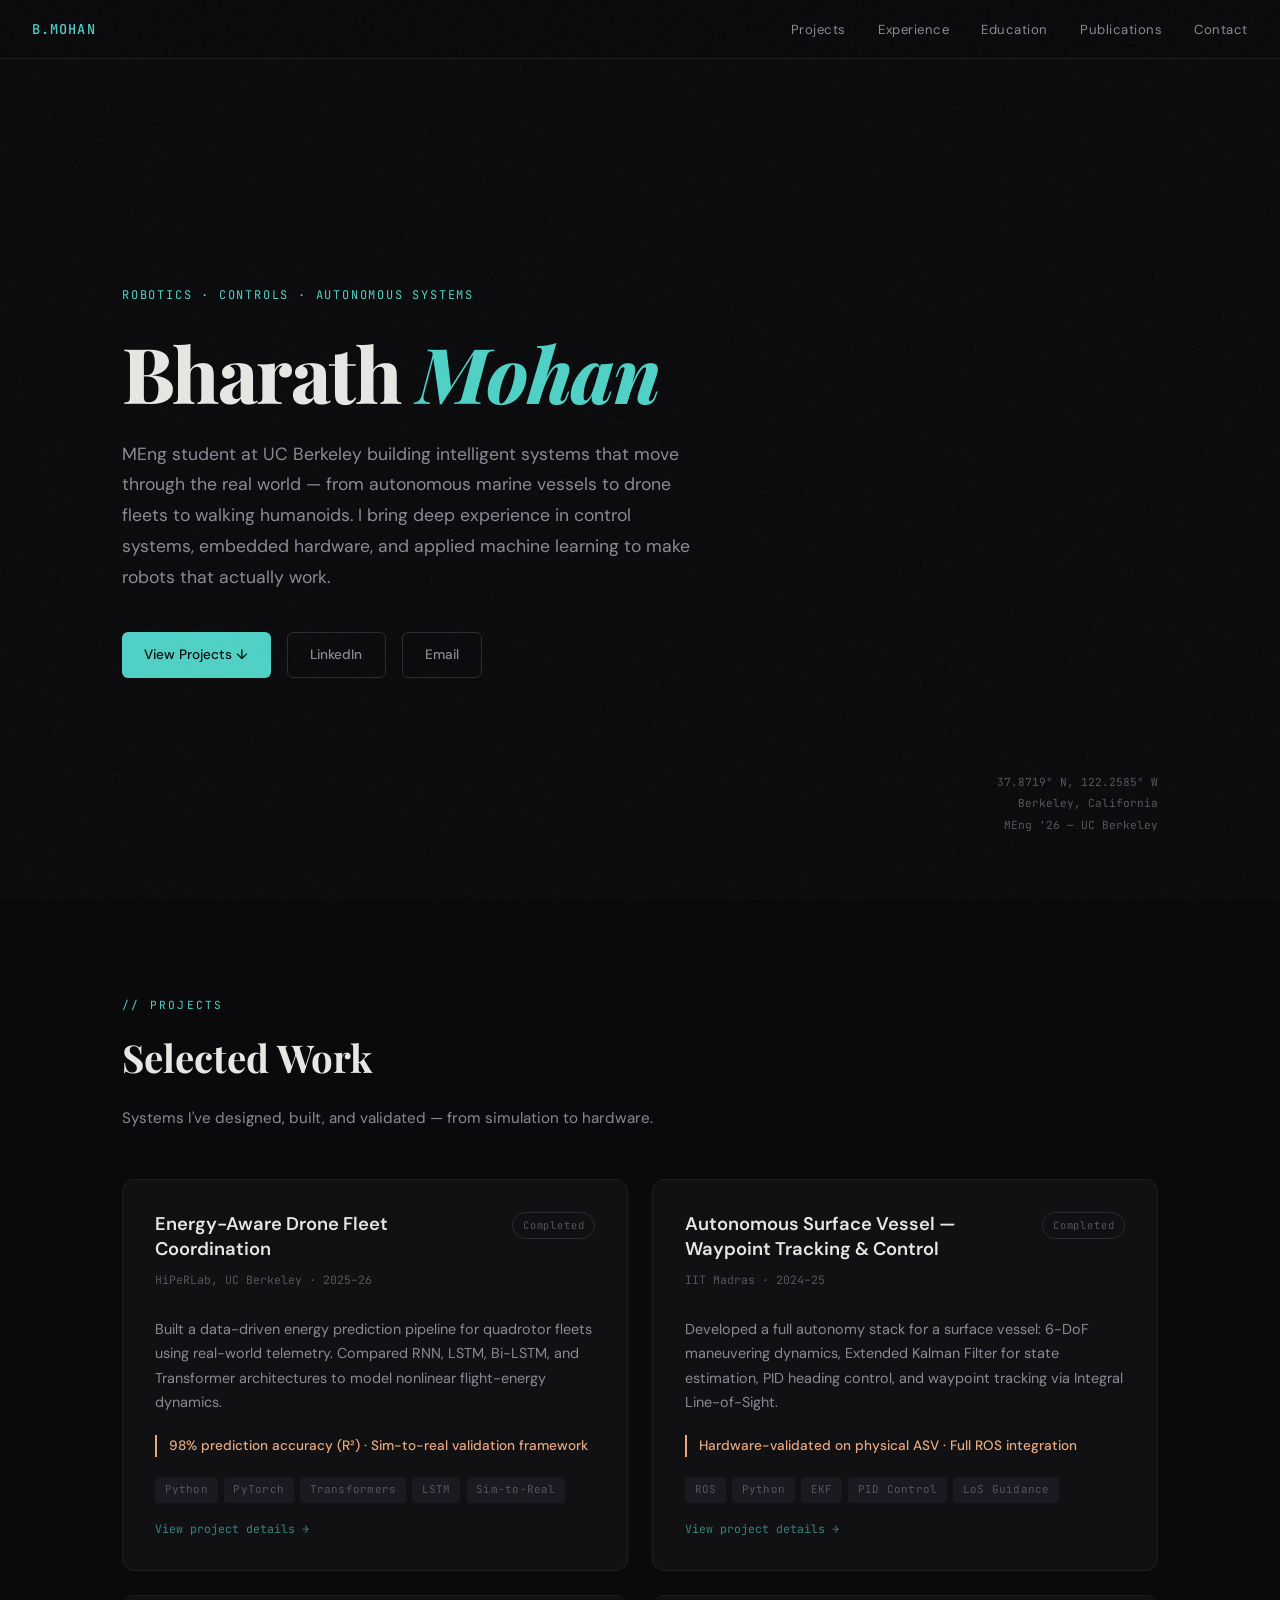
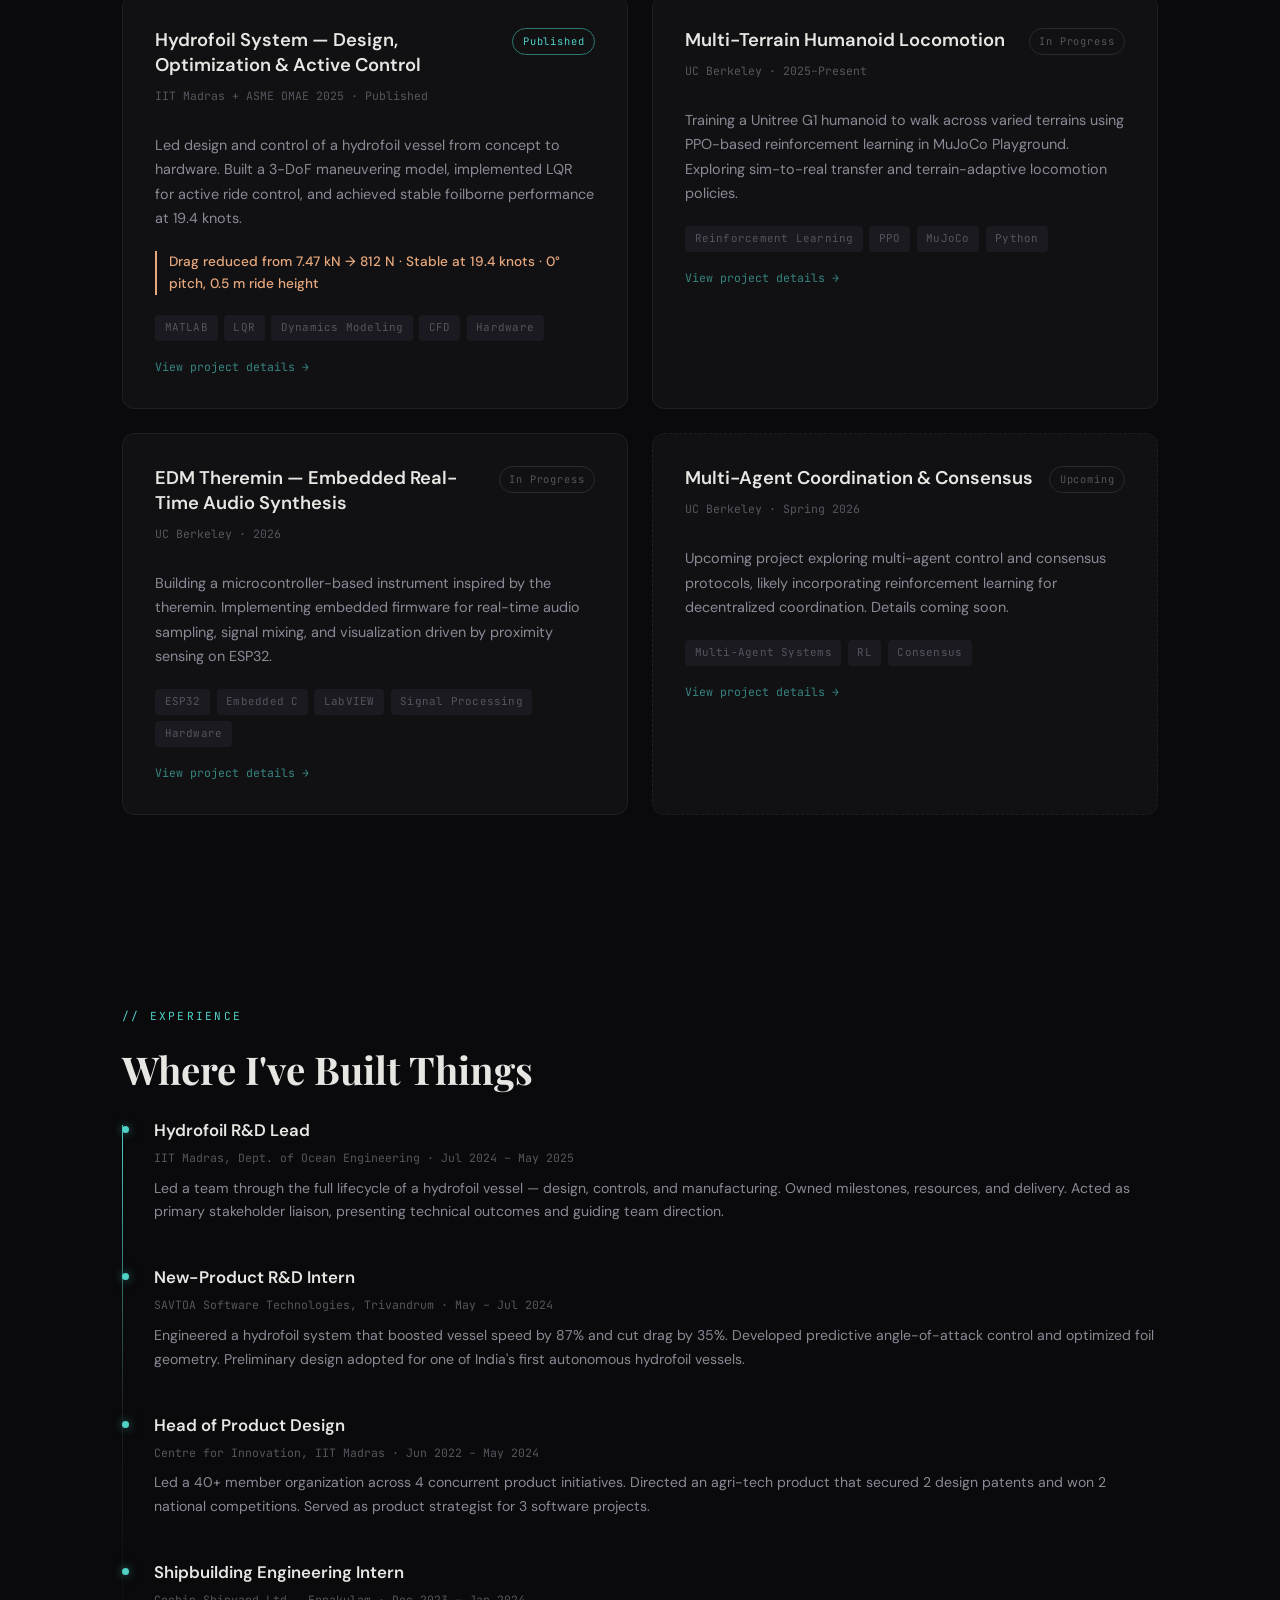
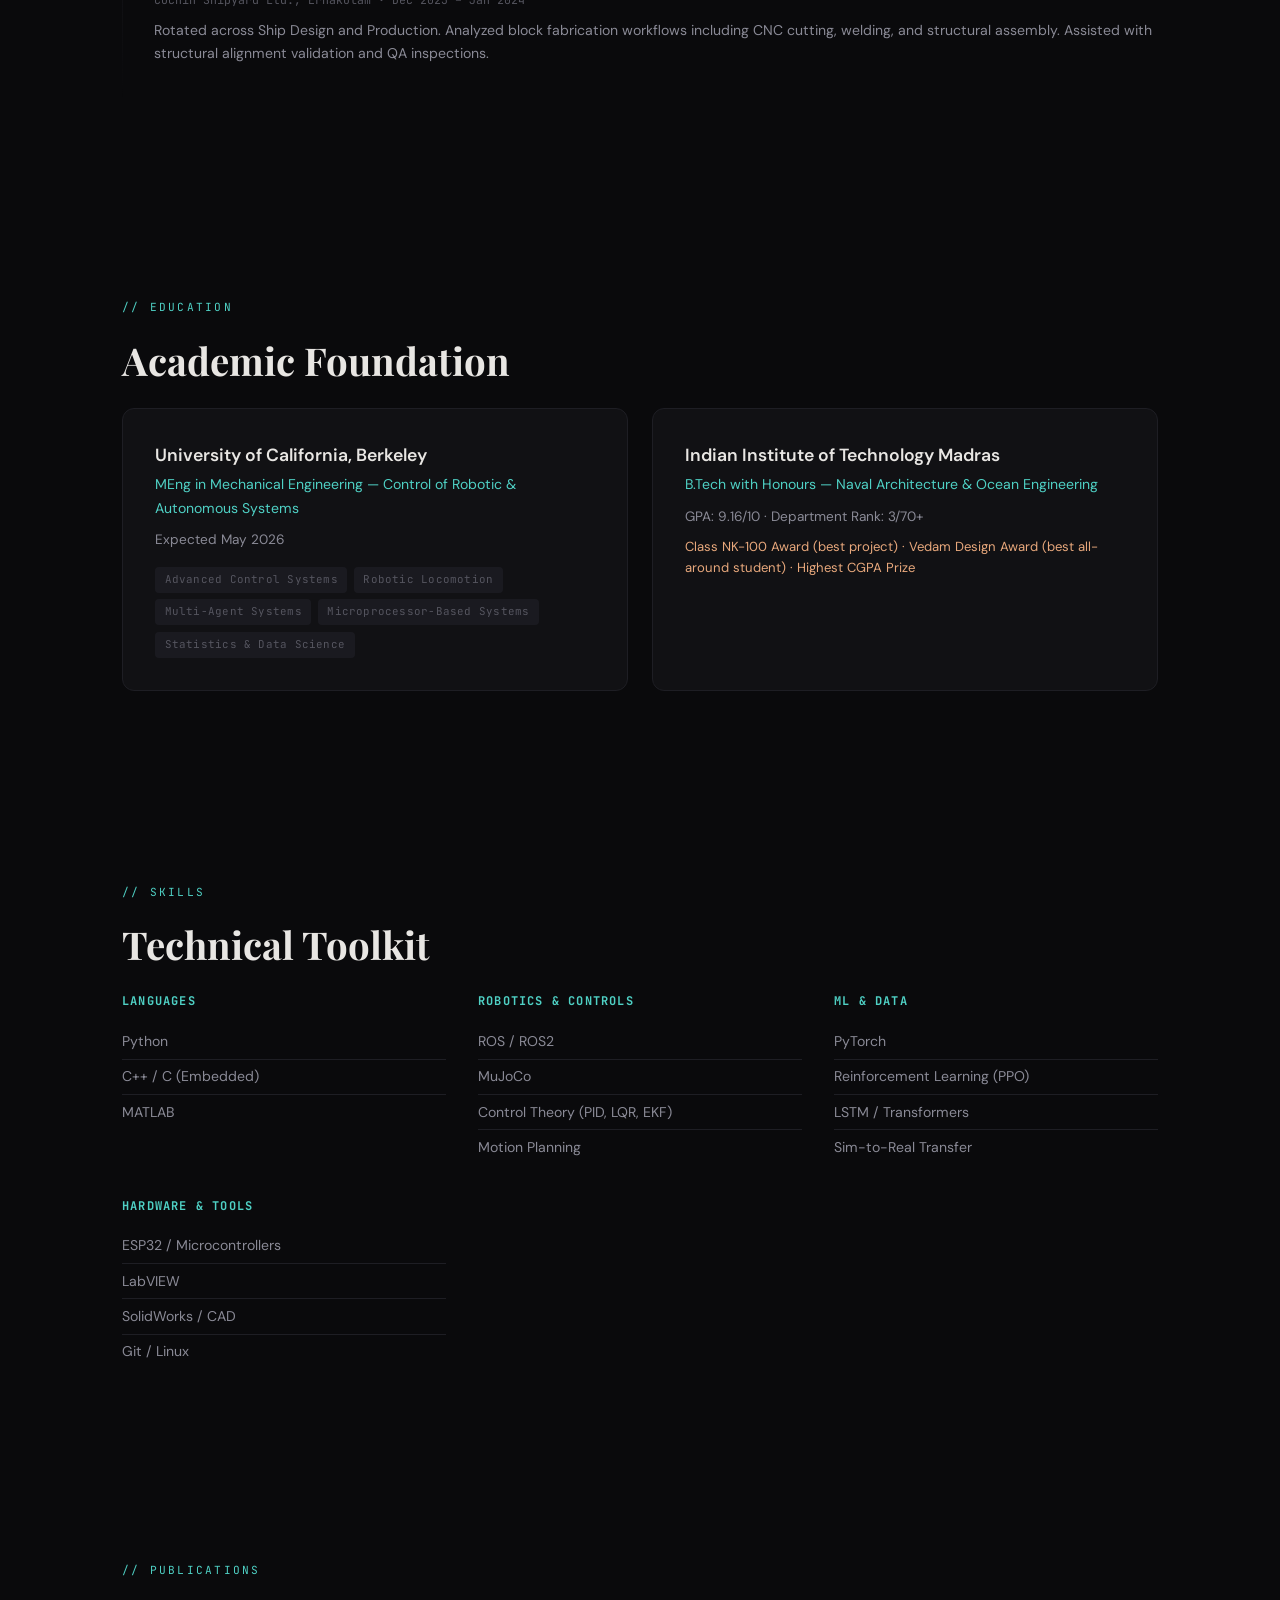
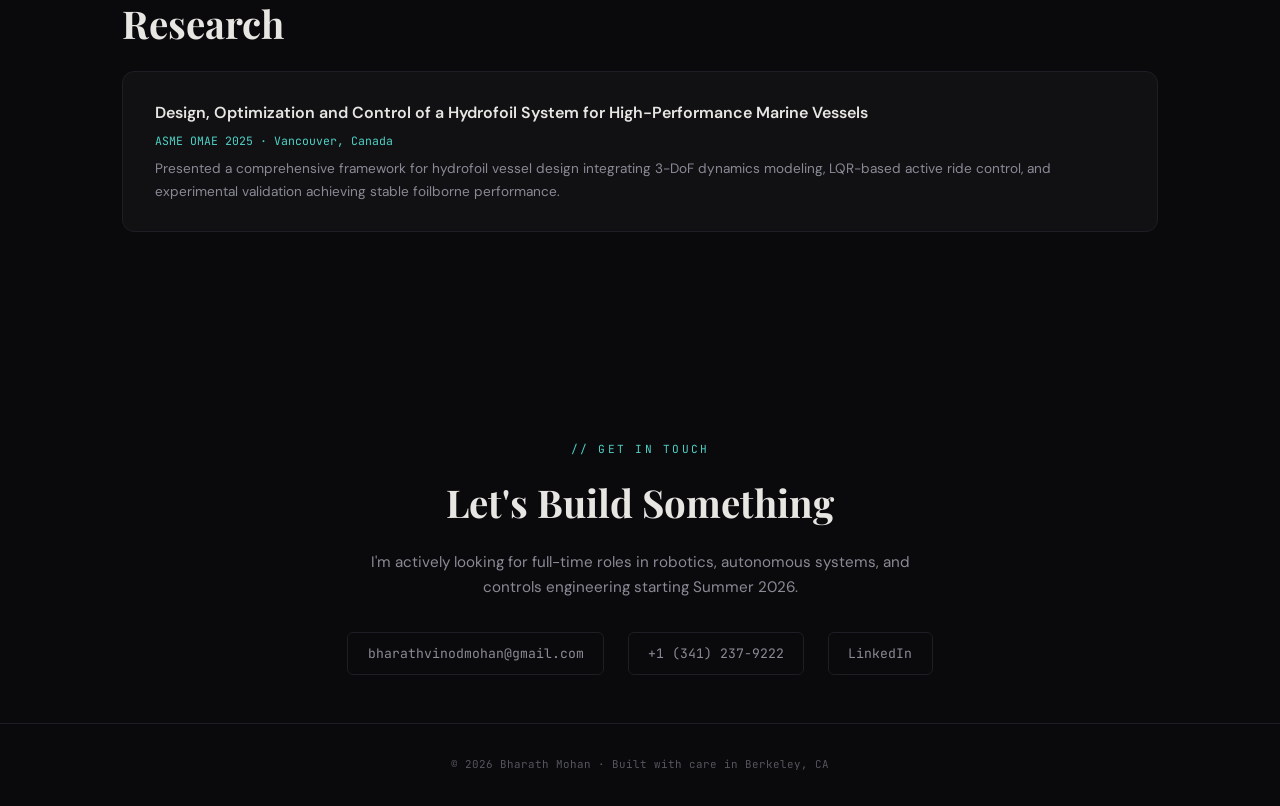
==== index.html @ 05994c61 "Adding index.html and style files" ====
<!DOCTYPE html>
<html lang="en">
<head>
    <meta charset="UTF-8">
    <meta name="viewport" content="width=device-width, initial-scale=1.0">
    <title>Bharath Mohan — Robotics & Autonomous Systems Engineer</title>
    <link href="https://fonts.googleapis.com/css2?family=DM+Sans:ital,opsz,wght@0,9..40,300;0,9..40,400;0,9..40,500;0,9..40,600;1,9..40,300;1,9..40,400&family=JetBrains+Mono:wght@300;400;500&family=Playfair+Display:ital,wght@0,700;0,800;1,700&display=swap" rel="stylesheet">
    <link rel="stylesheet" href="style.css">
    <style>
        /* ===== INDEX-SPECIFIC STYLES ===== */
        .hero {
            min-height: 100vh;
            display: flex;
            flex-direction: column;
            justify-content: center;
            padding: 8rem 2rem 4rem;
            max-width: 1100px;
            margin: 0 auto;
            position: relative;
        }

        .hero-eyebrow {
            font-family: 'JetBrains Mono', monospace;
            font-size: 0.75rem;
            color: var(--accent);
            letter-spacing: 0.15em;
            text-transform: uppercase;
            margin-bottom: 1.5rem;
            opacity: 0;
            animation: fadeUp 0.8s ease 0.2s forwards;
        }

        .hero h1 {
            font-family: 'Playfair Display', serif;
            font-size: clamp(2.8rem, 6vw, 4.8rem);
            font-weight: 800;
            line-height: 1.1;
            letter-spacing: -0.02em;
            margin-bottom: 1.5rem;
            opacity: 0;
            animation: fadeUp 0.8s ease 0.35s forwards;
        }

        .hero h1 .italic { font-style: italic; color: var(--accent); }

        .hero-sub {
            font-size: 1.1rem;
            color: var(--text-secondary);
            max-width: 580px;
            line-height: 1.75;
            margin-bottom: 2.5rem;
            opacity: 0;
            animation: fadeUp 0.8s ease 0.5s forwards;
        }

        .hero-links {
            display: flex;
            gap: 1rem;
            flex-wrap: wrap;
            opacity: 0;
            animation: fadeUp 0.8s ease 0.65s forwards;
        }

        .hero-coord {
            position: absolute;
            right: 2rem; bottom: 4rem;
            font-family: 'JetBrains Mono', monospace;
            font-size: 0.7rem;
            color: var(--text-muted);
            text-align: right;
            line-height: 1.9;
            opacity: 0;
            animation: fadeUp 0.8s ease 0.8s forwards;
        }

        section { max-width: 1100px; margin: 0 auto; padding: 6rem 2rem; }

        .section-desc {
            color: var(--text-secondary);
            max-width: 600px;
            margin-bottom: 3rem;
            font-size: 0.95rem;
        }

        /* PROJECT CARDS */
        .projects-grid {
            display: grid;
            grid-template-columns: repeat(auto-fill, minmax(480px, 1fr));
            gap: 1.5rem;
        }

        .project-card {
            background: var(--bg-card);
            border: 1px solid var(--border);
            border-radius: 12px;
            padding: 2rem;
            transition: all 0.35s ease;
            position: relative;
            overflow: hidden;
            text-decoration: none;
            color: inherit;
            display: block;
        }

        .project-card::before {
            content: '';
            position: absolute;
            top: 0; left: 0; right: 0;
            height: 2px;
            background: linear-gradient(90deg, var(--accent), transparent);
            opacity: 0;
            transition: opacity 0.35s ease;
        }

        .project-card:hover { background: var(--bg-card-hover); border-color: var(--border-accent); transform: translateY(-3px); }
        .project-card:hover::before { opacity: 1; }

        .project-card .card-header {
            display: flex;
            justify-content: space-between;
            align-items: flex-start;
            margin-bottom: 0.75rem;
        }

        .project-status {
            font-family: 'JetBrains Mono', monospace;
            font-size: 0.65rem;
            letter-spacing: 0.08em;
            padding: 0.25rem 0.6rem;
            border-radius: 20px;
            border: 1px solid var(--border-accent);
            color: var(--text-muted);
            white-space: nowrap;
        }

        .project-status.published { border-color: var(--accent-dim); color: var(--accent); }

        .project-card h3 { font-size: 1.15rem; font-weight: 600; line-height: 1.35; margin-bottom: 0.5rem; padding-right: 1rem; }

        .project-context { font-family: 'JetBrains Mono', monospace; font-size: 0.72rem; color: var(--text-muted); margin-bottom: 1rem; }

        .project-card p { font-size: 0.9rem; color: var(--text-secondary); line-height: 1.7; margin-bottom: 1.25rem; }

        .project-card .results {
            font-size: 0.85rem;
            color: var(--warm);
            font-weight: 500;
            margin-bottom: 1.25rem;
            padding-left: 0.75rem;
            border-left: 2px solid var(--warm);
        }

        .card-cta {
            font-family: 'JetBrains Mono', monospace;
            font-size: 0.72rem;
            color: var(--accent);
            margin-top: 1rem;
            display: flex;
            align-items: center;
            gap: 0.4rem;
            opacity: 0.6;
            transition: opacity 0.25s;
        }

        .project-card:hover .card-cta { opacity: 1; }

        /* EXPERIENCE TIMELINE */
        .timeline { position: relative; padding-left: 2rem; }

        .timeline::before {
            content: '';
            position: absolute;
            left: 0; top: 0.5rem; bottom: 0.5rem;
            width: 1px;
            background: linear-gradient(to bottom, var(--accent), var(--border), transparent);
        }

        .timeline-item { position: relative; padding-bottom: 2.5rem; }

        .timeline-item::before {
            content: '';
            position: absolute;
            left: -2rem; top: 0.55rem;
            width: 7px; height: 7px;
            border-radius: 50%;
            background: var(--accent);
            box-shadow: 0 0 8px var(--accent-dim);
        }

        .timeline-item h3 { font-size: 1.05rem; font-weight: 600; margin-bottom: 0.2rem; }
        .timeline-meta { font-family: 'JetBrains Mono', monospace; font-size: 0.72rem; color: var(--text-muted); margin-bottom: 0.6rem; }
        .timeline-item p { font-size: 0.88rem; color: var(--text-secondary); line-height: 1.7; }

        /* EDUCATION */
        .edu-grid { display: grid; grid-template-columns: repeat(auto-fill, minmax(440px, 1fr)); gap: 1.5rem; }

        .edu-card {
            background: var(--bg-card);
            border: 1px solid var(--border);
            border-radius: 12px;
            padding: 2rem;
        }

        .edu-card h3 { font-size: 1.1rem; font-weight: 600; margin-bottom: 0.2rem; }
        .edu-card .degree { font-size: 0.88rem; color: var(--accent); margin-bottom: 0.5rem; }
        .edu-card .details { font-size: 0.85rem; color: var(--text-secondary); line-height: 1.7; }
        .edu-card .highlight { font-size: 0.82rem; color: var(--warm); margin-top: 0.5rem; }
        .coursework-list { margin-top: 1rem; display: flex; flex-wrap: wrap; gap: 0.4rem; }

        /* SKILLS */
        .skills-columns { display: grid; grid-template-columns: repeat(auto-fill, minmax(260px, 1fr)); gap: 2rem; }

        .skill-group h3 {
            font-family: 'JetBrains Mono', monospace;
            font-size: 0.75rem;
            letter-spacing: 0.1em;
            text-transform: uppercase;
            color: var(--accent);
            margin-bottom: 0.75rem;
        }

        .skill-group ul { list-style: none; }
        .skill-group li { font-size: 0.88rem; color: var(--text-secondary); padding: 0.35rem 0; border-bottom: 1px solid var(--border); }
        .skill-group li:last-child { border-bottom: none; }

        /* PUBLICATIONS */
        .pub-item {
            background: var(--bg-card);
            border: 1px solid var(--border);
            border-radius: 12px;
            padding: 1.75rem 2rem;
            margin-bottom: 1rem;
        }

        .pub-item h3 { font-size: 1rem; font-weight: 600; margin-bottom: 0.3rem; }
        .pub-item .venue { font-family: 'JetBrains Mono', monospace; font-size: 0.72rem; color: var(--accent); margin-bottom: 0.5rem; }
        .pub-item p { font-size: 0.85rem; color: var(--text-secondary); }

        /* CONTACT */
        .contact-section { text-align: center; padding: 6rem 2rem 3rem; }

        .contact-links {
            display: flex;
            justify-content: center;
            gap: 1.5rem;
            flex-wrap: wrap;
            margin-top: 2rem;
        }

        .contact-links a {
            font-family: 'JetBrains Mono', monospace;
            font-size: 0.82rem;
            color: var(--text-secondary);
            text-decoration: none;
            padding: 0.6rem 1.2rem;
            border: 1px solid var(--border);
            border-radius: 6px;
            transition: all 0.25s ease;
        }

        .contact-links a:hover { color: var(--accent); border-color: var(--accent-dim); background: var(--accent-glow); }

        @media (max-width: 768px) {
            .hero { padding: 7rem 1.25rem 3rem; }
            .hero-coord { display: none; }
            section { padding: 4rem 1.25rem; }
            .projects-grid { grid-template-columns: 1fr; }
            .edu-grid { grid-template-columns: 1fr; }
            .skills-columns { grid-template-columns: 1fr 1fr; }
        }

        @media (max-width: 480px) {
            .skills-columns { grid-template-columns: 1fr; }
        }
    </style>
</head>
<body>

<nav>
    <a href="index.html" class="nav-logo">B.MOHAN</a>
    <button class="nav-toggle" onclick="document.querySelector('.nav-links').classList.toggle('open')" aria-label="Menu">
        <span></span><span></span><span></span>
    </button>
    <ul class="nav-links">
        <li><a href="#projects">Projects</a></li>
        <li><a href="#experience">Experience</a></li>
        <li><a href="#education">Education</a></li>
        <li><a href="#publications">Publications</a></li>
        <li><a href="#contact">Contact</a></li>
    </ul>
</nav>

<section class="hero">
    <div class="hero-eyebrow">Robotics · Controls · Autonomous Systems</div>
    <h1>Bharath <span class="italic">Mohan</span></h1>
    <p class="hero-sub">
        MEng student at UC Berkeley building intelligent systems that move through the real world — 
        from autonomous marine vessels to drone fleets to walking humanoids. 
        I bring deep experience in control systems, embedded hardware, and applied machine learning to make robots that actually work.
    </p>
    <div class="hero-links">
        <a href="#projects" class="btn-primary">View Projects ↓</a>
        <a href="https://www.linkedin.com/in/vbharathmohan/" target="_blank" class="btn-outline">LinkedIn</a>
        <a href="mailto:bharathvinodmohan@gmail.com" class="btn-outline">Email</a>
    </div>
    <div class="hero-coord">
        37.8719° N, 122.2585° W<br>
        Berkeley, California<br>
        MEng '26 — UC Berkeley
    </div>
</section>

<section id="projects">
    <div class="reveal">
        <div class="section-label">// Projects</div>
        <h2 class="section-title">Selected Work</h2>
        <p class="section-desc">Systems I've designed, built, and validated — from simulation to hardware.</p>
    </div>

    <div class="projects-grid">

        <a href="projects/drone-fleet.html" class="project-card reveal">
            <div class="card-header">
                <div>
                    <h3>Energy-Aware Drone Fleet Coordination</h3>
                    <div class="project-context">HiPeRLab, UC Berkeley · 2025–26</div>
                </div>
                <span class="project-status">Completed</span>
            </div>
            <p>
                Built a data-driven energy prediction pipeline for quadrotor fleets using real-world 
                telemetry. Compared RNN, LSTM, Bi-LSTM, and Transformer architectures to model 
                nonlinear flight-energy dynamics.
            </p>
            <div class="results">98% prediction accuracy (R²) · Sim-to-real validation framework</div>
            <div class="tags">
                <span class="tag">Python</span>
                <span class="tag">PyTorch</span>
                <span class="tag">Transformers</span>
                <span class="tag">LSTM</span>
                <span class="tag">Sim-to-Real</span>
            </div>
            <div class="card-cta">View project details →</div>
        </a>

        <a href="projects/asv-control.html" class="project-card reveal">
            <div class="card-header">
                <div>
                    <h3>Autonomous Surface Vessel — Waypoint Tracking & Control</h3>
                    <div class="project-context">IIT Madras · 2024–25</div>
                </div>
                <span class="project-status">Completed</span>
            </div>
            <p>
                Developed a full autonomy stack for a surface vessel: 6-DoF maneuvering dynamics, 
                Extended Kalman Filter for state estimation, PID heading control, and waypoint 
                tracking via Integral Line-of-Sight.
            </p>
            <div class="results">Hardware-validated on physical ASV · Full ROS integration</div>
            <div class="tags">
                <span class="tag">ROS</span>
                <span class="tag">Python</span>
                <span class="tag">EKF</span>
                <span class="tag">PID Control</span>
                <span class="tag">LoS Guidance</span>
            </div>
            <div class="card-cta">View project details →</div>
        </a>

        <a href="projects/hydrofoil.html" class="project-card reveal">
            <div class="card-header">
                <div>
                    <h3>Hydrofoil System — Design, Optimization & Active Control</h3>
                    <div class="project-context">IIT Madras + ASME OMAE 2025 · Published</div>
                </div>
                <span class="project-status published">Published</span>
            </div>
            <p>
                Led design and control of a hydrofoil vessel from concept to hardware. Built a 3-DoF 
                maneuvering model, implemented LQR for active ride control, and achieved stable 
                foilborne performance at 19.4 knots.
            </p>
            <div class="results">Drag reduced from 7.47 kN → 812 N · Stable at 19.4 knots · 0° pitch, 0.5 m ride height</div>
            <div class="tags">
                <span class="tag">MATLAB</span>
                <span class="tag">LQR</span>
                <span class="tag">Dynamics Modeling</span>
                <span class="tag">CFD</span>
                <span class="tag">Hardware</span>
            </div>
            <div class="card-cta">View project details →</div>
        </a>

        <a href="projects/humanoid-locomotion.html" class="project-card reveal">
            <div class="card-header">
                <div>
                    <h3>Multi-Terrain Humanoid Locomotion</h3>
                    <div class="project-context">UC Berkeley · 2025–Present</div>
                </div>
                <span class="project-status">In Progress</span>
            </div>
            <p>
                Training a Unitree G1 humanoid to walk across varied terrains using PPO-based 
                reinforcement learning in MuJoCo Playground. Exploring sim-to-real transfer and 
                terrain-adaptive locomotion policies.
            </p>
            <div class="tags">
                <span class="tag">Reinforcement Learning</span>
                <span class="tag">PPO</span>
                <span class="tag">MuJoCo</span>
                <span class="tag">Python</span>
            </div>
            <div class="card-cta">View project details →</div>
        </a>

        <a href="projects/edm-theremin.html" class="project-card reveal">
            <div class="card-header">
                <div>
                    <h3>EDM Theremin — Embedded Real-Time Audio Synthesis</h3>
                    <div class="project-context">UC Berkeley · 2026</div>
                </div>
                <span class="project-status">In Progress</span>
            </div>
            <p>
                Building a microcontroller-based instrument inspired by the theremin. Implementing 
                embedded firmware for real-time audio sampling, signal mixing, and visualization 
                driven by proximity sensing on ESP32.
            </p>
            <div class="tags">
                <span class="tag">ESP32</span>
                <span class="tag">Embedded C</span>
                <span class="tag">LabVIEW</span>
                <span class="tag">Signal Processing</span>
                <span class="tag">Hardware</span>
            </div>
            <div class="card-cta">View project details →</div>
        </a>

        <a href="projects/multi-agent.html" class="project-card reveal" style="border-style: dashed;">
            <div class="card-header">
                <div>
                    <h3>Multi-Agent Coordination & Consensus</h3>
                    <div class="project-context">UC Berkeley · Spring 2026</div>
                </div>
                <span class="project-status">Upcoming</span>
            </div>
            <p>
                Upcoming project exploring multi-agent control and consensus protocols, 
                likely incorporating reinforcement learning for decentralized coordination. 
                Details coming soon.
            </p>
            <div class="tags">
                <span class="tag">Multi-Agent Systems</span>
                <span class="tag">RL</span>
                <span class="tag">Consensus</span>
            </div>
            <div class="card-cta">View project details →</div>
        </a>

    </div>
</section>

<section id="experience">
    <div class="reveal">
        <div class="section-label">// Experience</div>
        <h2 class="section-title">Where I've Built Things</h2>
    </div>

    <div class="timeline reveal">
        <div class="timeline-item">
            <h3>Hydrofoil R&D Lead</h3>
            <div class="timeline-meta">IIT Madras, Dept. of Ocean Engineering · Jul 2024 – May 2025</div>
            <p>
                Led a team through the full lifecycle of a hydrofoil vessel — design, controls, 
                and manufacturing. Owned milestones, resources, and delivery. Acted as primary 
                stakeholder liaison, presenting technical outcomes and guiding team direction.
            </p>
        </div>

        <div class="timeline-item">
            <h3>New-Product R&D Intern</h3>
            <div class="timeline-meta">SAVTOA Software Technologies, Trivandrum · May – Jul 2024</div>
            <p>
                Engineered a hydrofoil system that boosted vessel speed by 87% and cut drag by 35%. 
                Developed predictive angle-of-attack control and optimized foil geometry. 
                Preliminary design adopted for one of India's first autonomous hydrofoil vessels.
            </p>
        </div>

        <div class="timeline-item">
            <h3>Head of Product Design</h3>
            <div class="timeline-meta">Centre for Innovation, IIT Madras · Jun 2022 – May 2024</div>
            <p>
                Led a 40+ member organization across 4 concurrent product initiatives. 
                Directed an agri-tech product that secured 2 design patents and won 
                2 national competitions. Served as product strategist for 3 software projects.
            </p>
        </div>

        <div class="timeline-item">
            <h3>Shipbuilding Engineering Intern</h3>
            <div class="timeline-meta">Cochin Shipyard Ltd., Ernakulam · Dec 2023 – Jan 2024</div>
            <p>
                Rotated across Ship Design and Production. Analyzed block fabrication 
                workflows including CNC cutting, welding, and structural assembly. 
                Assisted with structural alignment validation and QA inspections.
            </p>
        </div>
    </div>
</section>

<section id="education">
    <div class="reveal">
        <div class="section-label">// Education</div>
        <h2 class="section-title">Academic Foundation</h2>
    </div>

    <div class="edu-grid reveal">
        <div class="edu-card">
            <h3>University of California, Berkeley</h3>
            <div class="degree">MEng in Mechanical Engineering — Control of Robotic & Autonomous Systems</div>
            <div class="details">Expected May 2026</div>
            <div class="coursework-list">
                <span class="tag">Advanced Control Systems</span>
                <span class="tag">Robotic Locomotion</span>
                <span class="tag">Multi-Agent Systems</span>
                <span class="tag">Microprocessor-Based Systems</span>
                <span class="tag">Statistics & Data Science</span>
            </div>
        </div>

        <div class="edu-card">
            <h3>Indian Institute of Technology Madras</h3>
            <div class="degree">B.Tech with Honours — Naval Architecture & Ocean Engineering</div>
            <div class="details">GPA: 9.16/10 · Department Rank: 3/70+</div>
            <div class="highlight">
                Class NK-100 Award (best project) · Vedam Design Award (best all-around student) · Highest CGPA Prize
            </div>
        </div>
    </div>
</section>

<section id="skills">
    <div class="reveal">
        <div class="section-label">// Skills</div>
        <h2 class="section-title">Technical Toolkit</h2>
    </div>

    <div class="skills-columns reveal">
        <div class="skill-group">
            <h3>Languages</h3>
            <ul>
                <li>Python</li>
                <li>C++ / C (Embedded)</li>
                <li>MATLAB</li>
            </ul>
        </div>
        <div class="skill-group">
            <h3>Robotics & Controls</h3>
            <ul>
                <li>ROS / ROS2</li>
                <li>MuJoCo</li>
                <li>Control Theory (PID, LQR, EKF)</li>
                <li>Motion Planning</li>
            </ul>
        </div>
        <div class="skill-group">
            <h3>ML & Data</h3>
            <ul>
                <li>PyTorch</li>
                <li>Reinforcement Learning (PPO)</li>
                <li>LSTM / Transformers</li>
                <li>Sim-to-Real Transfer</li>
            </ul>
        </div>
        <div class="skill-group">
            <h3>Hardware & Tools</h3>
            <ul>
                <li>ESP32 / Microcontrollers</li>
                <li>LabVIEW</li>
                <li>SolidWorks / CAD</li>
                <li>Git / Linux</li>
            </ul>
        </div>
    </div>
</section>

<section id="publications">
    <div class="reveal">
        <div class="section-label">// Publications</div>
        <h2 class="section-title">Research</h2>
    </div>

    <div class="reveal">
        <div class="pub-item">
            <h3>Design, Optimization and Control of a Hydrofoil System for High-Performance Marine Vessels</h3>
            <div class="venue">ASME OMAE 2025 · Vancouver, Canada</div>
            <p>Presented a comprehensive framework for hydrofoil vessel design integrating 3-DoF dynamics modeling, LQR-based active ride control, and experimental validation achieving stable foilborne performance.</p>
        </div>
    </div>
</section>

<section id="contact" class="contact-section">
    <div class="reveal">
        <div class="section-label">// Get in Touch</div>
        <h2 class="section-title">Let's Build Something</h2>
        <p class="section-desc" style="margin: 0 auto 1rem;">
            I'm actively looking for full-time roles in robotics, autonomous systems, and controls engineering starting Summer 2026.
        </p>
        <div class="contact-links">
            <a href="mailto:bharathvinodmohan@gmail.com">bharathvinodmohan@gmail.com</a>
            <a href="tel:+13412379222">+1 (341) 237-9222</a>
            <a href="https://www.linkedin.com/in/vbharathmohan/" target="_blank">LinkedIn</a>
        </div>
    </div>
</section>

<footer>
    © 2026 Bharath Mohan · Built with care in Berkeley, CA
</footer>

<script>
    const reveals = document.querySelectorAll('.reveal');
    const observer = new IntersectionObserver((entries) => {
        entries.forEach((entry, i) => {
            if (entry.isIntersecting) {
                setTimeout(() => entry.target.classList.add('visible'), i * 80);
                observer.unobserve(entry.target);
            }
        });
    }, { threshold: 0.1, rootMargin: '0px 0px -40px 0px' });
    reveals.forEach(el => observer.observe(el));
</script>

</body>
</html>
---- style.css ----
/* ===== BASE VARIABLES ===== */
:root {
    --bg: #0a0a0c;
    --bg-card: #111114;
    --bg-card-hover: #161619;
    --border: #1e1e24;
    --border-accent: #2a2a33;
    --text: #e8e6e3;
    --text-secondary: #8a8a96;
    --text-muted: #55555f;
    --accent: #4fd1c5;
    --accent-dim: #2d7a72;
    --accent-glow: rgba(79, 209, 197, 0.08);
    --warm: #e8a87c;
    --tag-bg: #1a1a20;
}

* { margin: 0; padding: 0; box-sizing: border-box; }

html {
    scroll-behavior: smooth;
    scrollbar-width: thin;
    scrollbar-color: var(--border-accent) var(--bg);
}

body {
    font-family: 'DM Sans', sans-serif;
    background: var(--bg);
    color: var(--text);
    line-height: 1.65;
    -webkit-font-smoothing: antialiased;
    overflow-x: hidden;
}

body::before {
    content: '';
    position: fixed;
    top: 0; left: 0; right: 0; bottom: 0;
    background-image: url("data:image/svg+xml,%3Csvg viewBox='0 0 256 256' xmlns='http://www.w3.org/2000/svg'%3E%3Cfilter id='n'%3E%3CfeTurbulence type='fractalNoise' baseFrequency='0.85' numOctaves='4' stitchTiles='stitch'/%3E%3C/filter%3E%3Crect width='100%25' height='100%25' filter='url(%23n)' opacity='0.03'/%3E%3C/svg%3E");
    pointer-events: none;
    z-index: 9999;
}

/* ===== NAV ===== */
nav {
    position: fixed;
    top: 0; left: 0; right: 0;
    z-index: 100;
    padding: 1rem 2rem;
    display: flex;
    justify-content: space-between;
    align-items: center;
    background: rgba(10, 10, 12, 0.85);
    backdrop-filter: blur(20px);
    border-bottom: 1px solid var(--border);
}

.nav-logo {
    font-family: 'JetBrains Mono', monospace;
    font-size: 0.85rem;
    font-weight: 500;
    letter-spacing: 0.08em;
    color: var(--accent);
    text-decoration: none;
}

.nav-links { display: flex; gap: 2rem; list-style: none; }

.nav-links a {
    font-size: 0.82rem;
    color: var(--text-secondary);
    text-decoration: none;
    letter-spacing: 0.04em;
    transition: color 0.2s;
    position: relative;
}

.nav-links a::after {
    content: '';
    position: absolute;
    bottom: -4px; left: 0;
    width: 0; height: 1px;
    background: var(--accent);
    transition: width 0.3s ease;
}

.nav-links a:hover { color: var(--text); }
.nav-links a:hover::after { width: 100%; }

.nav-toggle { display: none; background: none; border: none; cursor: pointer; padding: 0.5rem; }
.nav-toggle span { display: block; width: 20px; height: 2px; background: var(--text-secondary); margin: 4px 0; transition: all 0.3s; }

/* ===== SHARED ELEMENTS ===== */
.section-label {
    font-family: 'JetBrains Mono', monospace;
    font-size: 0.7rem;
    letter-spacing: 0.2em;
    text-transform: uppercase;
    color: var(--accent);
    margin-bottom: 0.75rem;
}

.section-title {
    font-family: 'Playfair Display', serif;
    font-size: clamp(1.8rem, 3.5vw, 2.4rem);
    font-weight: 700;
    margin-bottom: 1rem;
}

.tags { display: flex; flex-wrap: wrap; gap: 0.4rem; }

.tag {
    font-family: 'JetBrains Mono', monospace;
    font-size: 0.68rem;
    padding: 0.25rem 0.6rem;
    background: var(--tag-bg);
    border-radius: 4px;
    color: var(--text-muted);
    letter-spacing: 0.02em;
}

.btn-primary {
    display: inline-flex;
    align-items: center;
    gap: 0.5rem;
    padding: 0.65rem 1.4rem;
    font-size: 0.85rem;
    font-weight: 500;
    text-decoration: none;
    border-radius: 6px;
    background: var(--accent);
    color: var(--bg);
    transition: all 0.25s ease;
}
.btn-primary:hover { background: #5ee0d4; transform: translateY(-1px); box-shadow: 0 4px 20px rgba(79, 209, 197, 0.25); }

.btn-outline {
    display: inline-flex;
    align-items: center;
    gap: 0.5rem;
    padding: 0.65rem 1.4rem;
    font-size: 0.85rem;
    font-weight: 500;
    text-decoration: none;
    border-radius: 6px;
    border: 1px solid var(--border-accent);
    color: var(--text-secondary);
    transition: all 0.25s ease;
}
.btn-outline:hover { border-color: var(--accent-dim); color: var(--text); background: var(--accent-glow); }

footer {
    text-align: center;
    padding: 2rem;
    font-family: 'JetBrains Mono', monospace;
    font-size: 0.68rem;
    color: var(--text-muted);
    border-top: 1px solid var(--border);
}

/* ===== ANIMATIONS ===== */
@keyframes fadeUp {
    from { opacity: 0; transform: translateY(20px); }
    to { opacity: 1; transform: translateY(0); }
}

.reveal {
    opacity: 0;
    transform: translateY(24px);
    transition: all 0.7s cubic-bezier(0.25, 0.46, 0.45, 0.94);
}

.reveal.visible { opacity: 1; transform: translateY(0); }

/* ===== RESPONSIVE ===== */
@media (max-width: 768px) {
    nav { padding: 0.75rem 1.25rem; }
    .nav-links {
        display: none;
        position: absolute;
        top: 100%; left: 0; right: 0;
        flex-direction: column;
        background: rgba(10, 10, 12, 0.95);
        backdrop-filter: blur(20px);
        padding: 1rem 1.25rem;
        gap: 0.75rem;
        border-bottom: 1px solid var(--border);
    }
    .nav-links.open { display: flex; }
    .nav-toggle { display: block; }
}
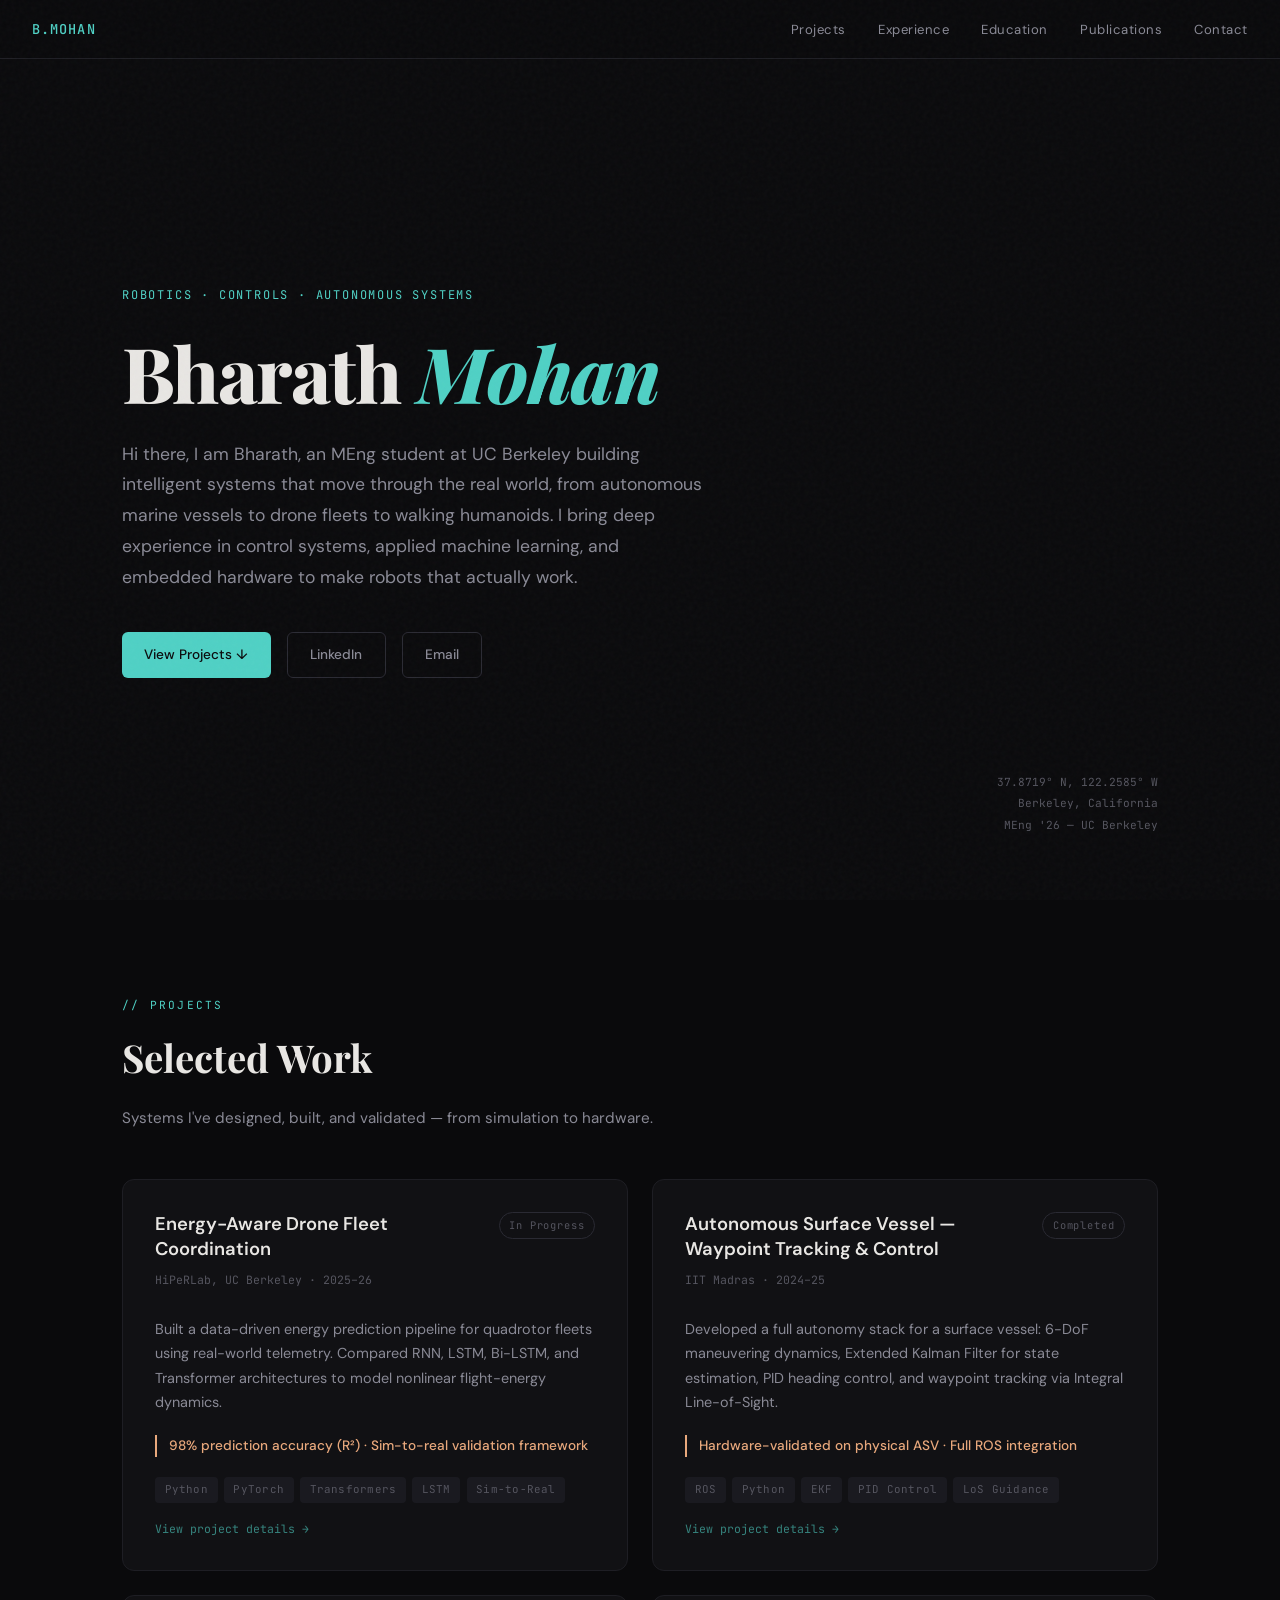
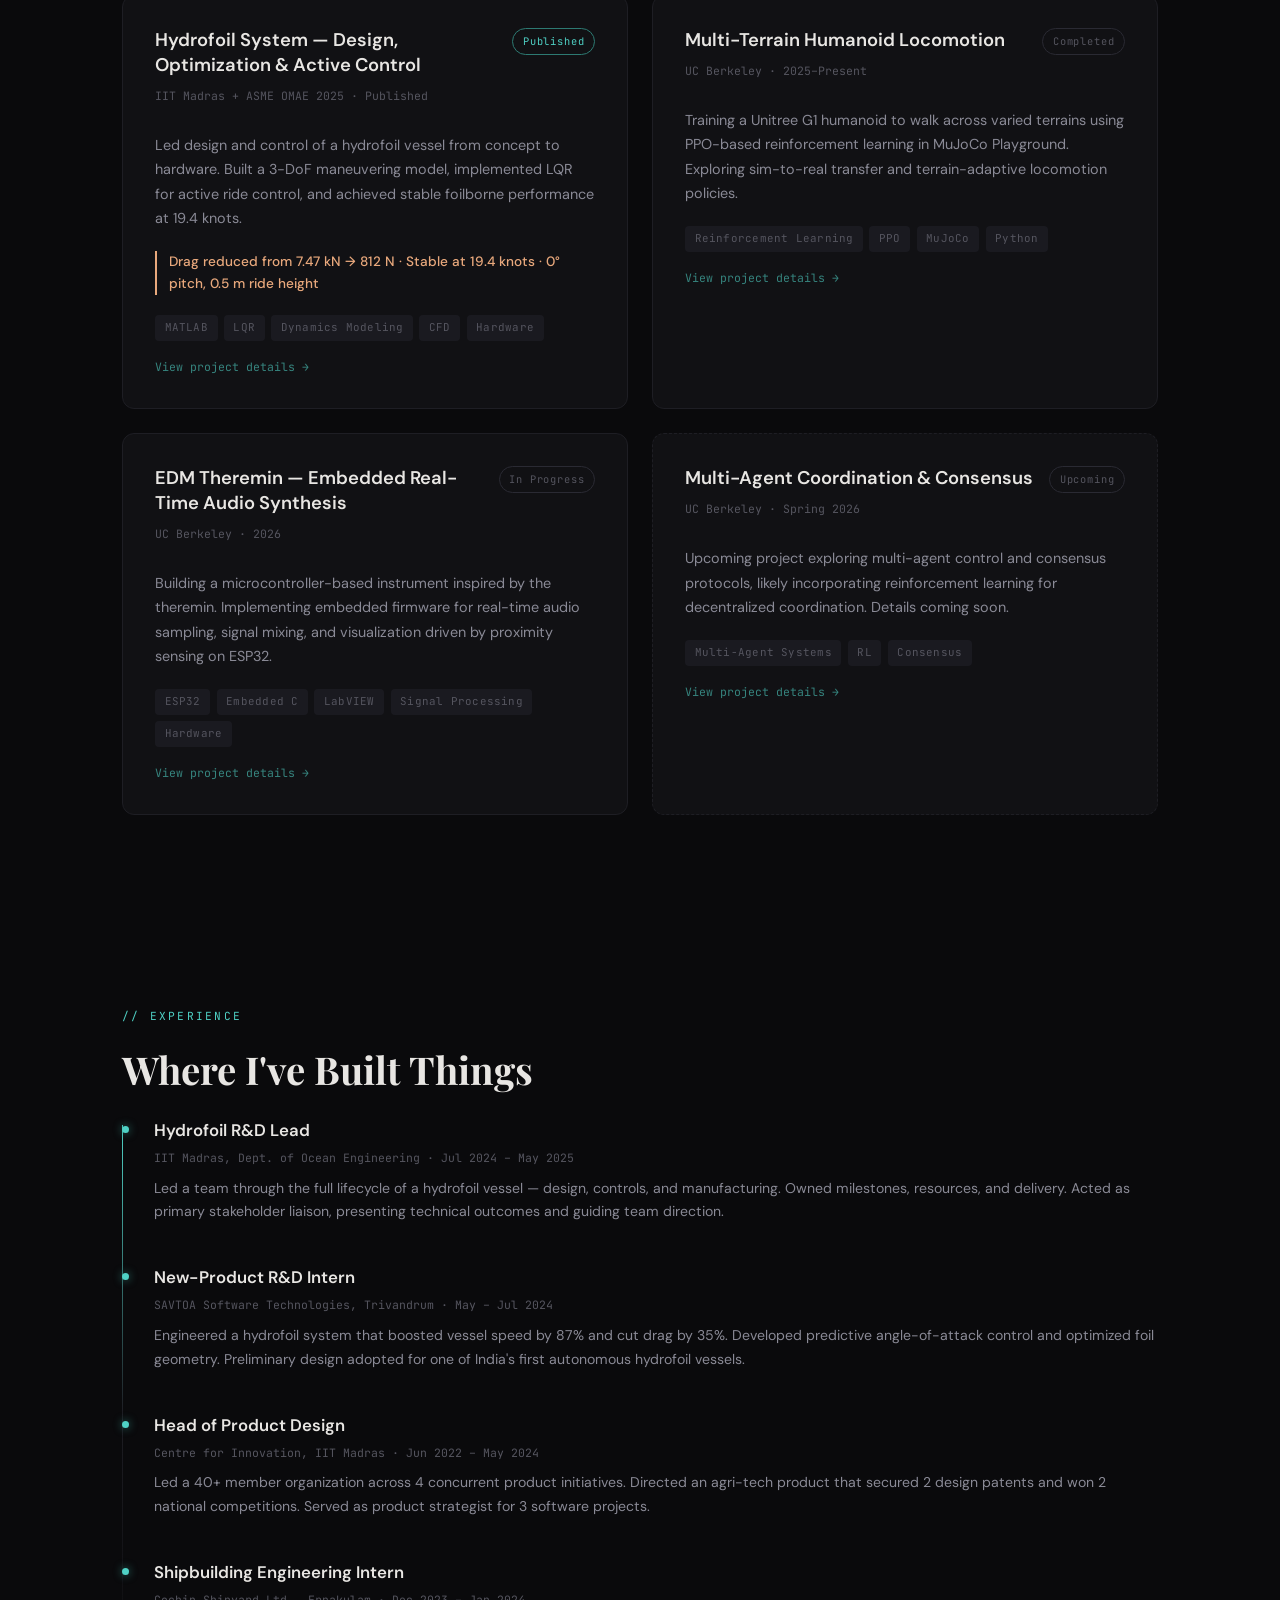
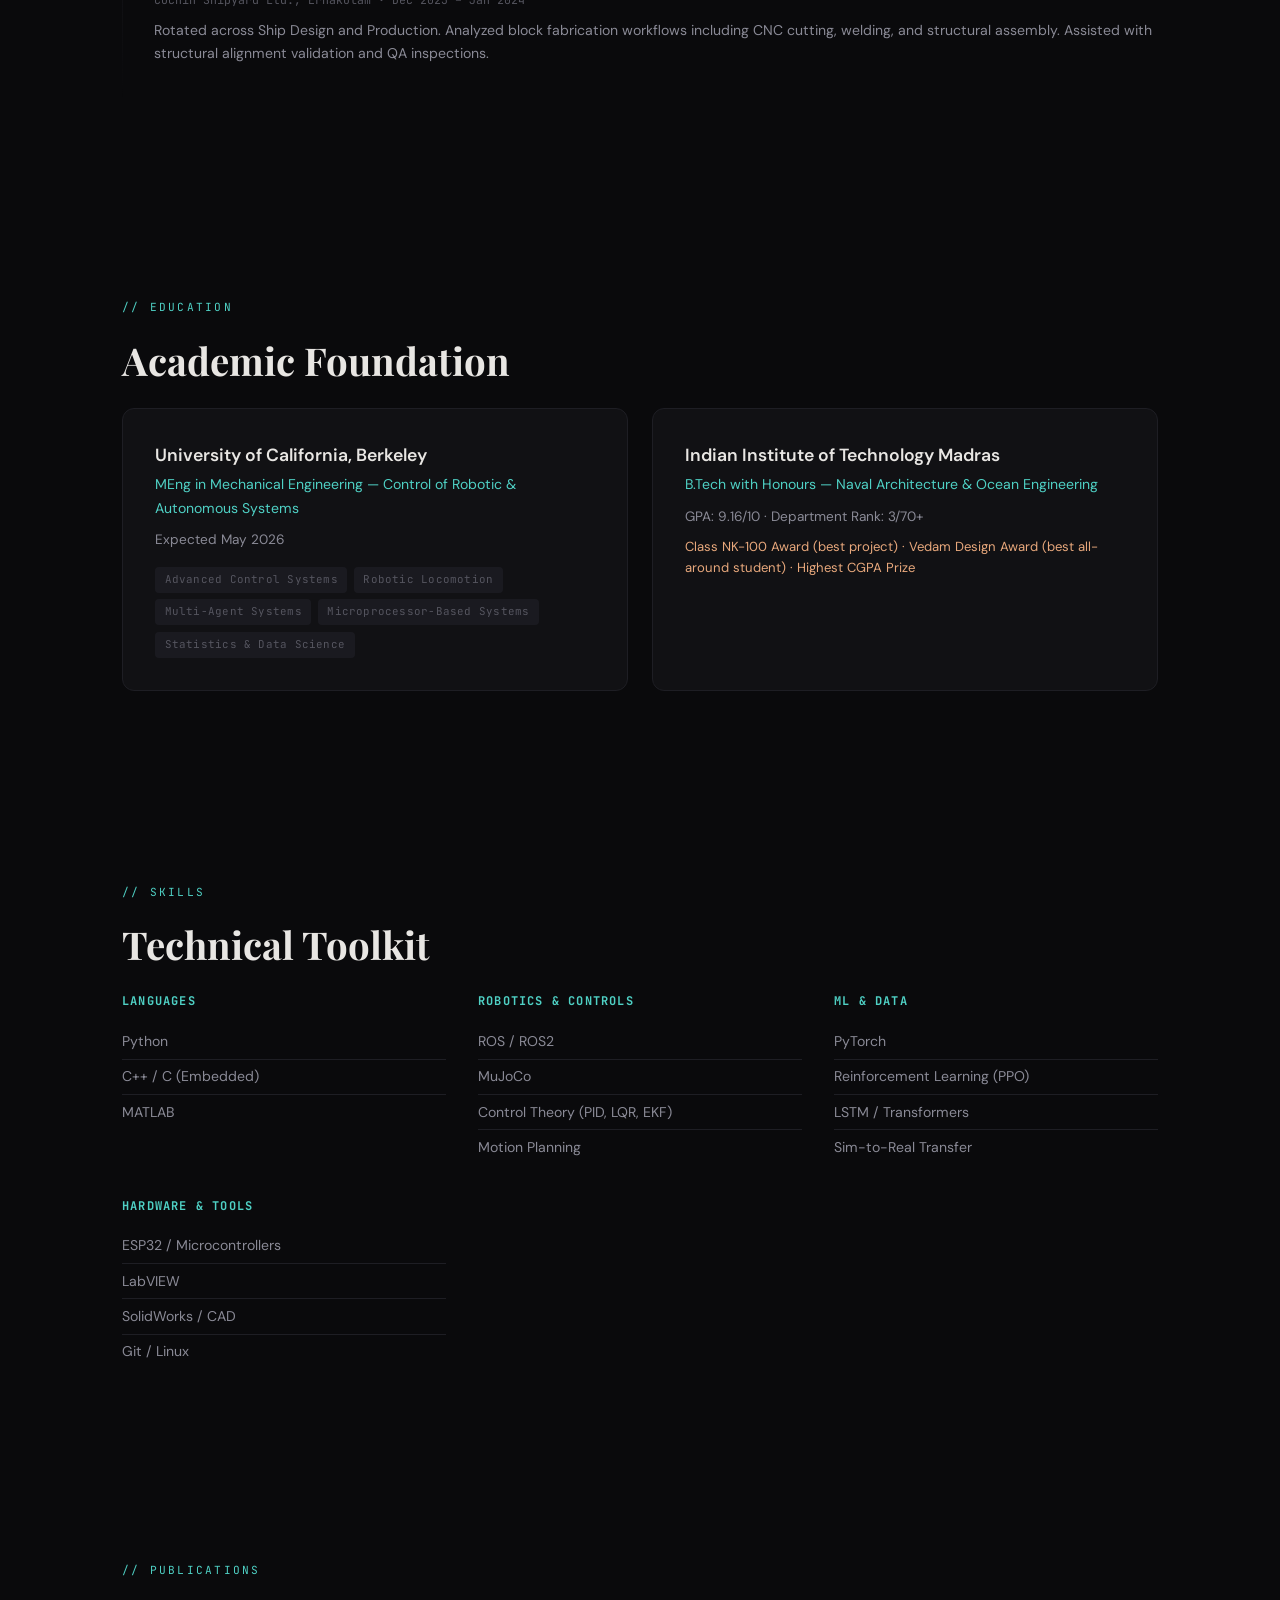
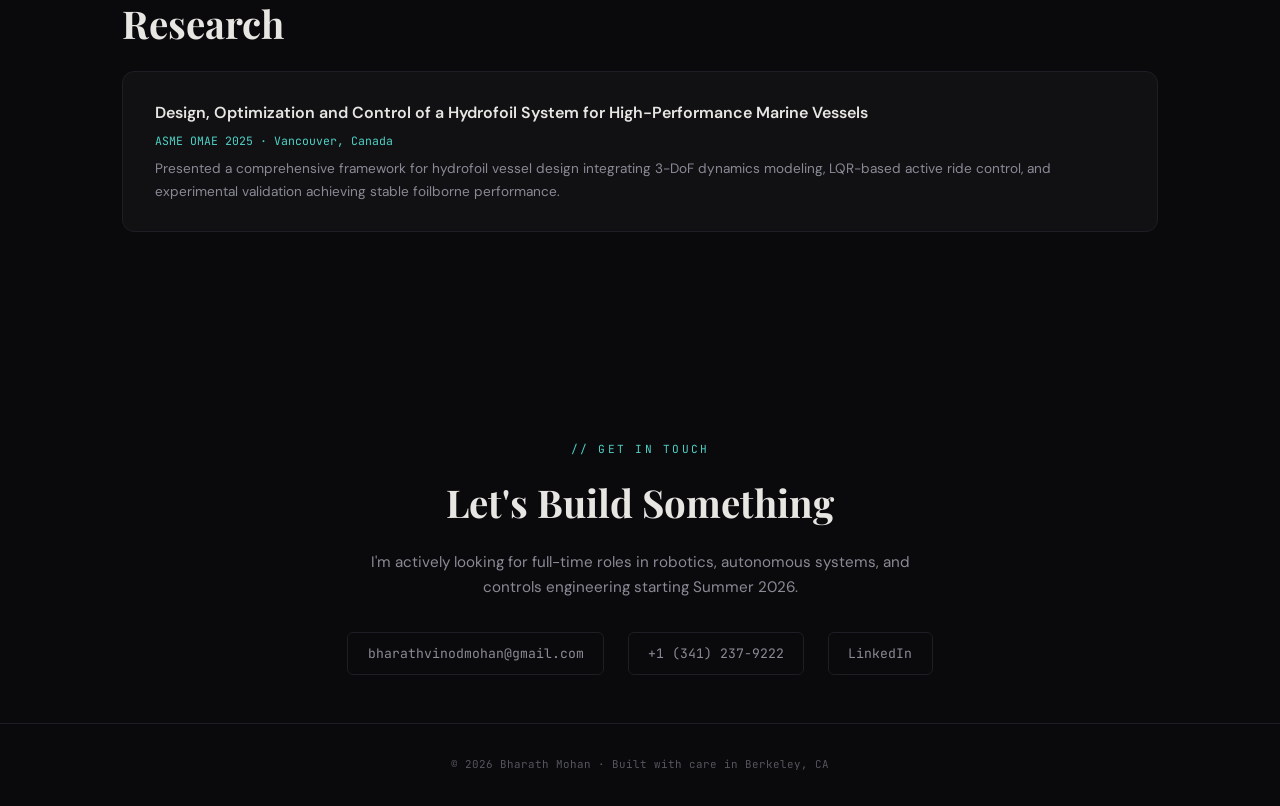
==== commit a83dc1fc: "Update project statuses in index.html" ====
--- a/index.html
+++ b/index.html
@@ -294,9 +294,9 @@
     <div class="hero-eyebrow">Robotics · Controls · Autonomous Systems</div>
     <h1>Bharath <span class="italic">Mohan</span></h1>
     <p class="hero-sub">
-        MEng student at UC Berkeley building intelligent systems that move through the real world — 
+        Hi there, I am Bharath, an MEng student at UC Berkeley building intelligent systems that move through the real world, 
         from autonomous marine vessels to drone fleets to walking humanoids. 
-        I bring deep experience in control systems, embedded hardware, and applied machine learning to make robots that actually work.
+        I bring deep experience in control systems, applied machine learning, and embedded hardware to make robots that actually work.
     </p>
     <div class="hero-links">
         <a href="#projects" class="btn-primary">View Projects ↓</a>
@@ -325,7 +325,7 @@
                     <h3>Energy-Aware Drone Fleet Coordination</h3>
                     <div class="project-context">HiPeRLab, UC Berkeley · 2025–26</div>
                 </div>
-                <span class="project-status">Completed</span>
+                <span class="project-status">In Progress</span>
             </div>
             <p>
                 Built a data-driven energy prediction pipeline for quadrotor fleets using real-world 
@@ -397,7 +397,7 @@
                     <h3>Multi-Terrain Humanoid Locomotion</h3>
                     <div class="project-context">UC Berkeley · 2025–Present</div>
                 </div>
-                <span class="project-status">In Progress</span>
+                <span class="project-status">Completed</span>
             </div>
             <p>
                 Training a Unitree G1 humanoid to walk across varied terrains using PPO-based 
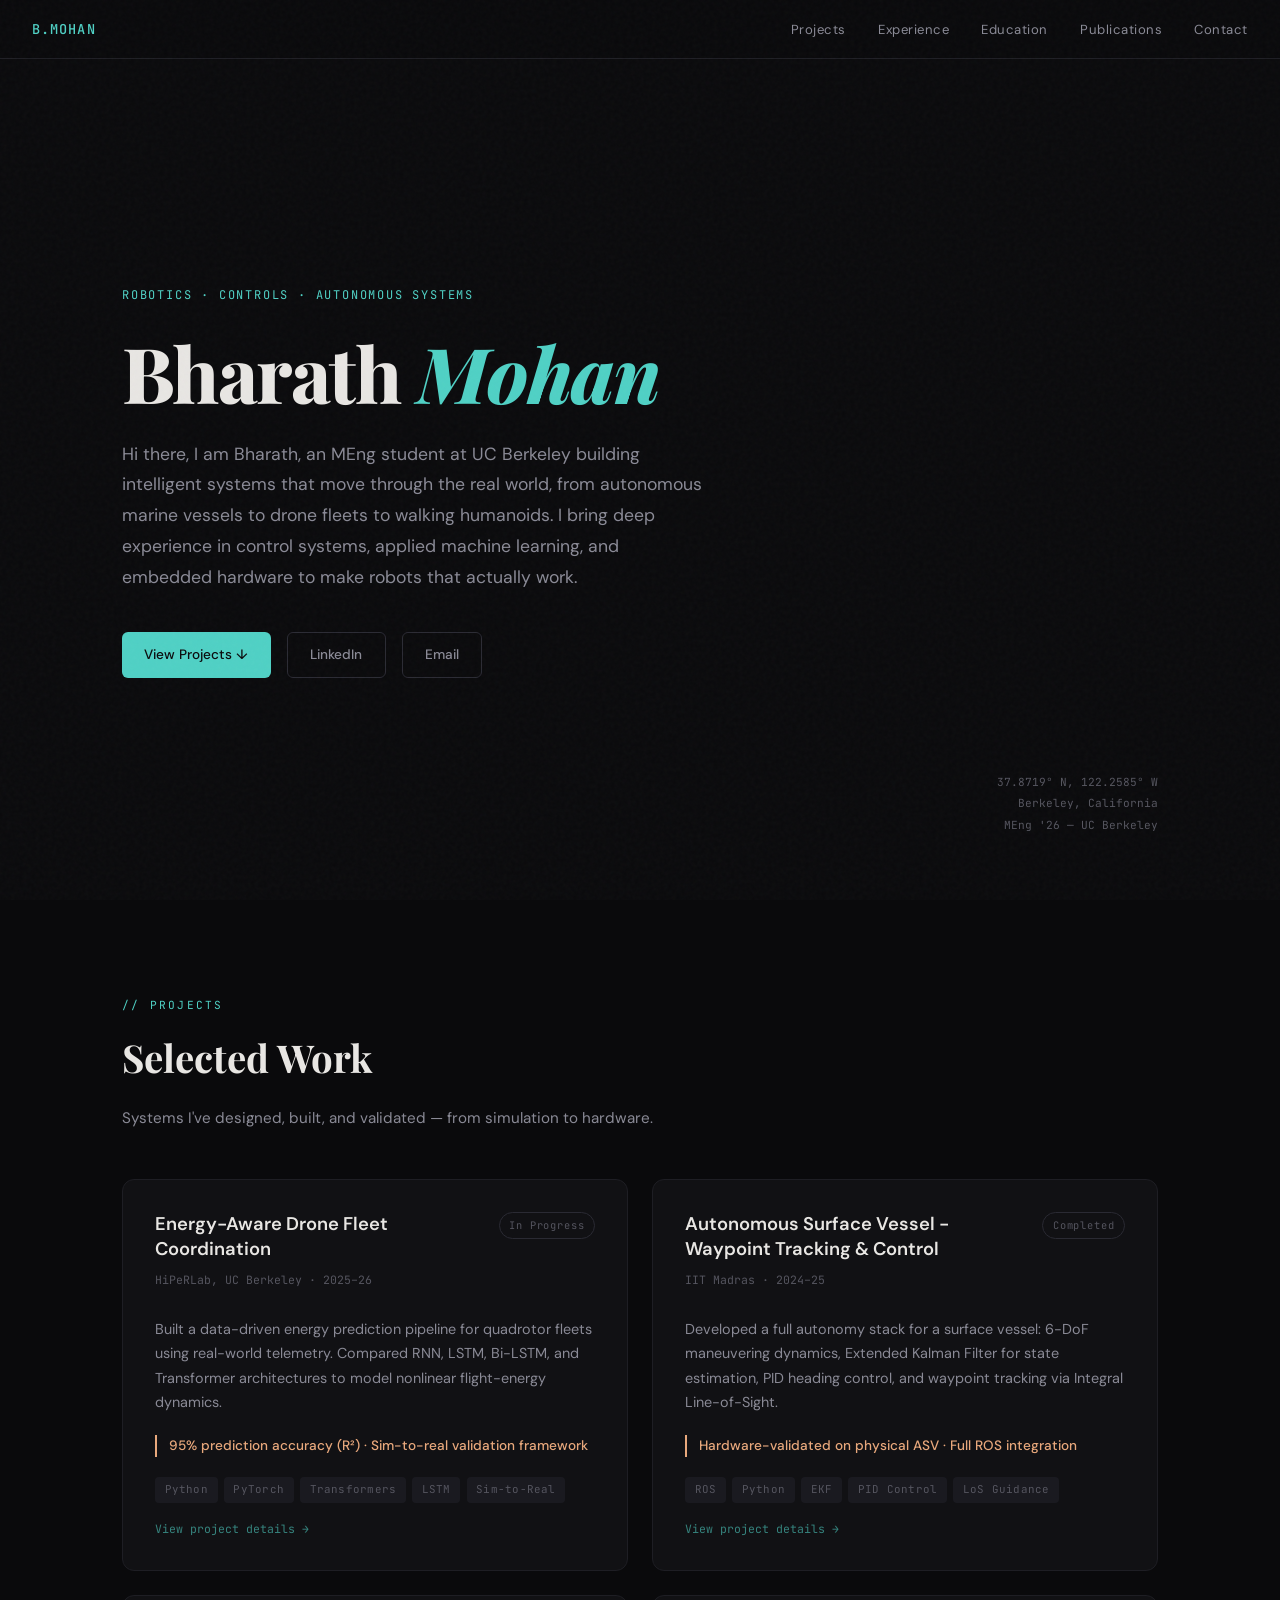
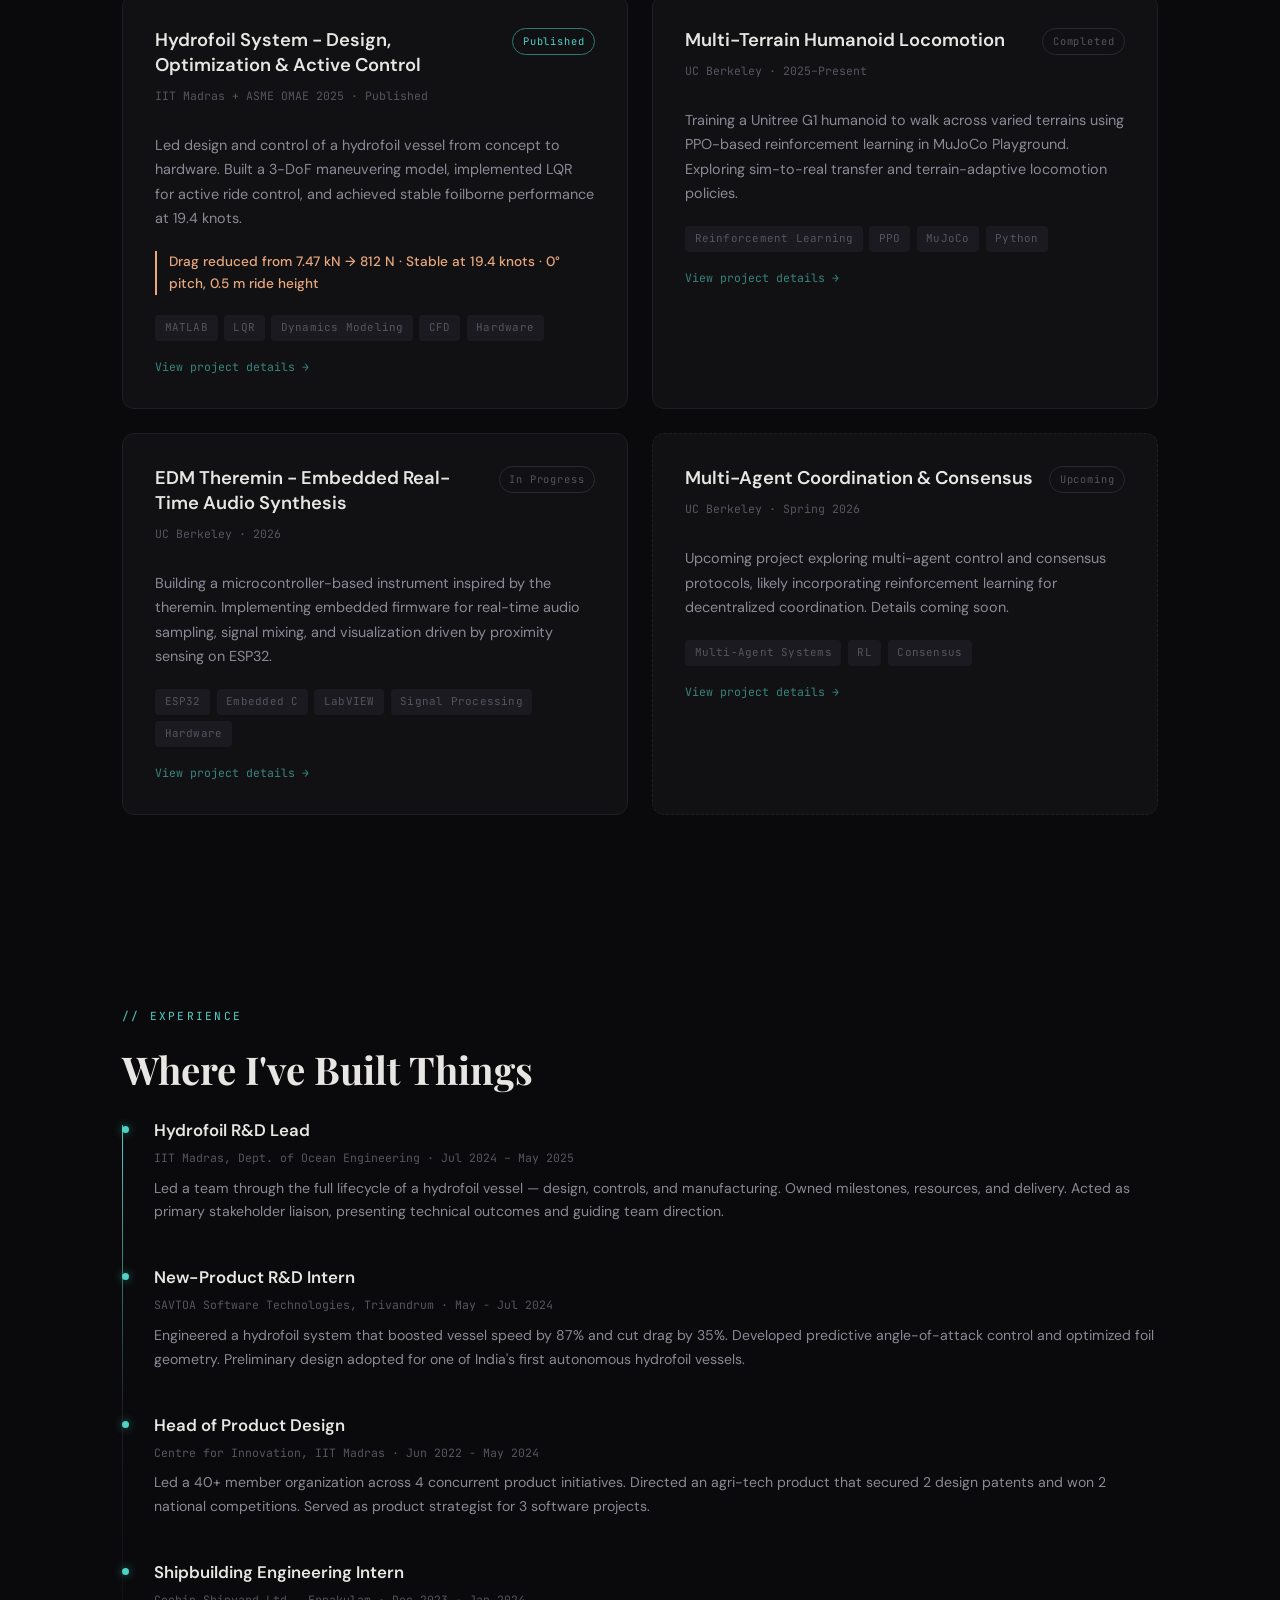
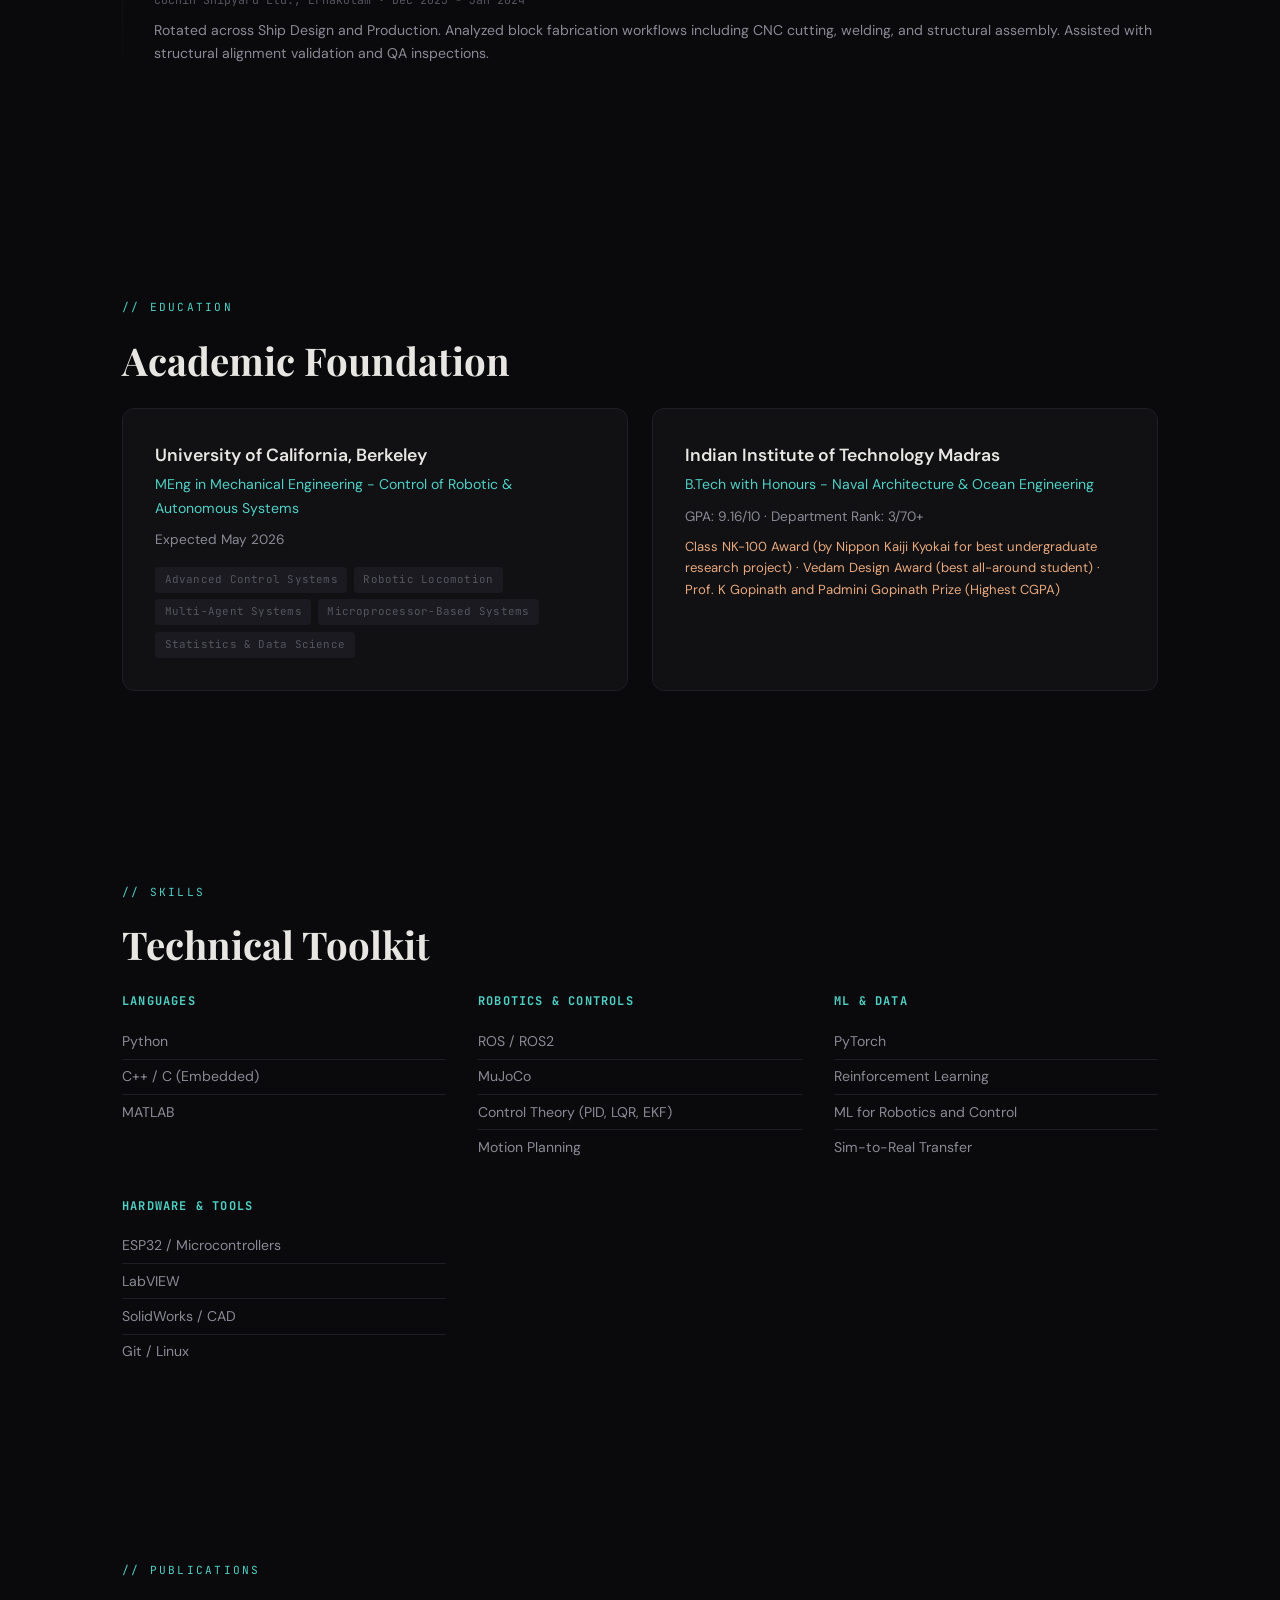
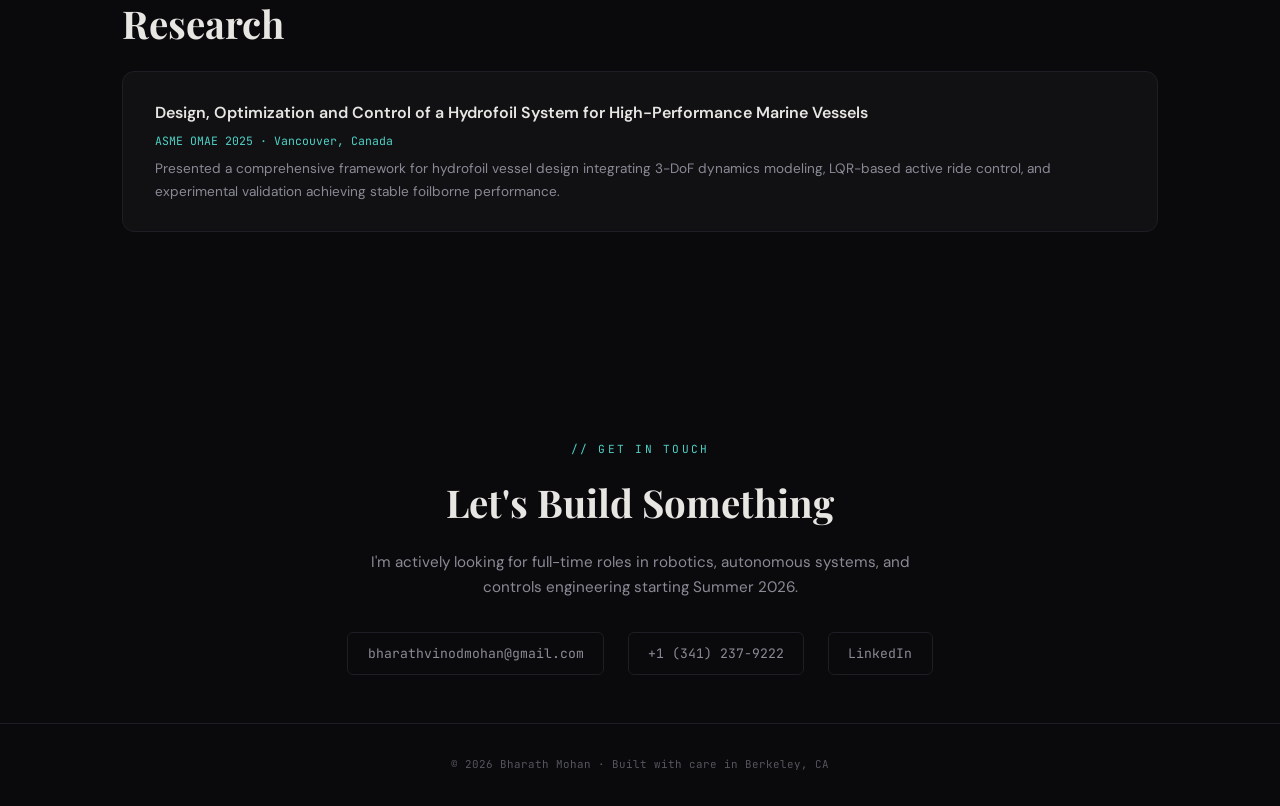
==== commit 0f5ba4a8: "Update index.html" ====
--- a/index.html
+++ b/index.html
@@ -332,7 +332,7 @@
                 telemetry. Compared RNN, LSTM, Bi-LSTM, and Transformer architectures to model 
                 nonlinear flight-energy dynamics.
             </p>
-            <div class="results">98% prediction accuracy (R²) · Sim-to-real validation framework</div>
+            <div class="results">95% prediction accuracy (R²) · Sim-to-real validation framework</div>
             <div class="tags">
                 <span class="tag">Python</span>
                 <span class="tag">PyTorch</span>
@@ -346,7 +346,7 @@
         <a href="projects/asv-control.html" class="project-card reveal">
             <div class="card-header">
                 <div>
-                    <h3>Autonomous Surface Vessel — Waypoint Tracking & Control</h3>
+                    <h3>Autonomous Surface Vessel - Waypoint Tracking & Control</h3>
                     <div class="project-context">IIT Madras · 2024–25</div>
                 </div>
                 <span class="project-status">Completed</span>
@@ -370,7 +370,7 @@
         <a href="projects/hydrofoil.html" class="project-card reveal">
             <div class="card-header">
                 <div>
-                    <h3>Hydrofoil System — Design, Optimization & Active Control</h3>
+                    <h3>Hydrofoil System - Design, Optimization & Active Control</h3>
                     <div class="project-context">IIT Madras + ASME OMAE 2025 · Published</div>
                 </div>
                 <span class="project-status published">Published</span>
@@ -416,7 +416,7 @@
         <a href="projects/edm-theremin.html" class="project-card reveal">
             <div class="card-header">
                 <div>
-                    <h3>EDM Theremin — Embedded Real-Time Audio Synthesis</h3>
+                    <h3>EDM Theremin - Embedded Real-Time Audio Synthesis</h3>
                     <div class="project-context">UC Berkeley · 2026</div>
                 </div>
                 <span class="project-status">In Progress</span>
@@ -479,7 +479,7 @@
 
         <div class="timeline-item">
             <h3>New-Product R&D Intern</h3>
-            <div class="timeline-meta">SAVTOA Software Technologies, Trivandrum · May – Jul 2024</div>
+            <div class="timeline-meta">SAVTOA Software Technologies, Trivandrum · May - Jul 2024</div>
             <p>
                 Engineered a hydrofoil system that boosted vessel speed by 87% and cut drag by 35%. 
                 Developed predictive angle-of-attack control and optimized foil geometry. 
@@ -489,7 +489,7 @@
 
         <div class="timeline-item">
             <h3>Head of Product Design</h3>
-            <div class="timeline-meta">Centre for Innovation, IIT Madras · Jun 2022 – May 2024</div>
+            <div class="timeline-meta">Centre for Innovation, IIT Madras · Jun 2022 - May 2024</div>
             <p>
                 Led a 40+ member organization across 4 concurrent product initiatives. 
                 Directed an agri-tech product that secured 2 design patents and won 
@@ -499,7 +499,7 @@
 
         <div class="timeline-item">
             <h3>Shipbuilding Engineering Intern</h3>
-            <div class="timeline-meta">Cochin Shipyard Ltd., Ernakulam · Dec 2023 – Jan 2024</div>
+            <div class="timeline-meta">Cochin Shipyard Ltd., Ernakulam · Dec 2023 - Jan 2024</div>
             <p>
                 Rotated across Ship Design and Production. Analyzed block fabrication 
                 workflows including CNC cutting, welding, and structural assembly. 
@@ -518,7 +518,7 @@
     <div class="edu-grid reveal">
         <div class="edu-card">
             <h3>University of California, Berkeley</h3>
-            <div class="degree">MEng in Mechanical Engineering — Control of Robotic & Autonomous Systems</div>
+            <div class="degree">MEng in Mechanical Engineering - Control of Robotic & Autonomous Systems</div>
             <div class="details">Expected May 2026</div>
             <div class="coursework-list">
                 <span class="tag">Advanced Control Systems</span>
@@ -531,10 +531,10 @@
 
         <div class="edu-card">
             <h3>Indian Institute of Technology Madras</h3>
-            <div class="degree">B.Tech with Honours — Naval Architecture & Ocean Engineering</div>
+            <div class="degree">B.Tech with Honours - Naval Architecture & Ocean Engineering</div>
             <div class="details">GPA: 9.16/10 · Department Rank: 3/70+</div>
             <div class="highlight">
-                Class NK-100 Award (best project) · Vedam Design Award (best all-around student) · Highest CGPA Prize
+                Class NK-100 Award (by Nippon Kaiji Kyokai for best undergraduate research project) · Vedam Design Award (best all-around student) · Prof. K Gopinath and Padmini Gopinath Prize (Highest CGPA)
             </div>
         </div>
     </div>
@@ -568,8 +568,8 @@
             <h3>ML & Data</h3>
             <ul>
                 <li>PyTorch</li>
-                <li>Reinforcement Learning (PPO)</li>
-                <li>LSTM / Transformers</li>
+                <li>Reinforcement Learning </li>
+                <li>ML for Robotics and Control</li>
                 <li>Sim-to-Real Transfer</li>
             </ul>
         </div>
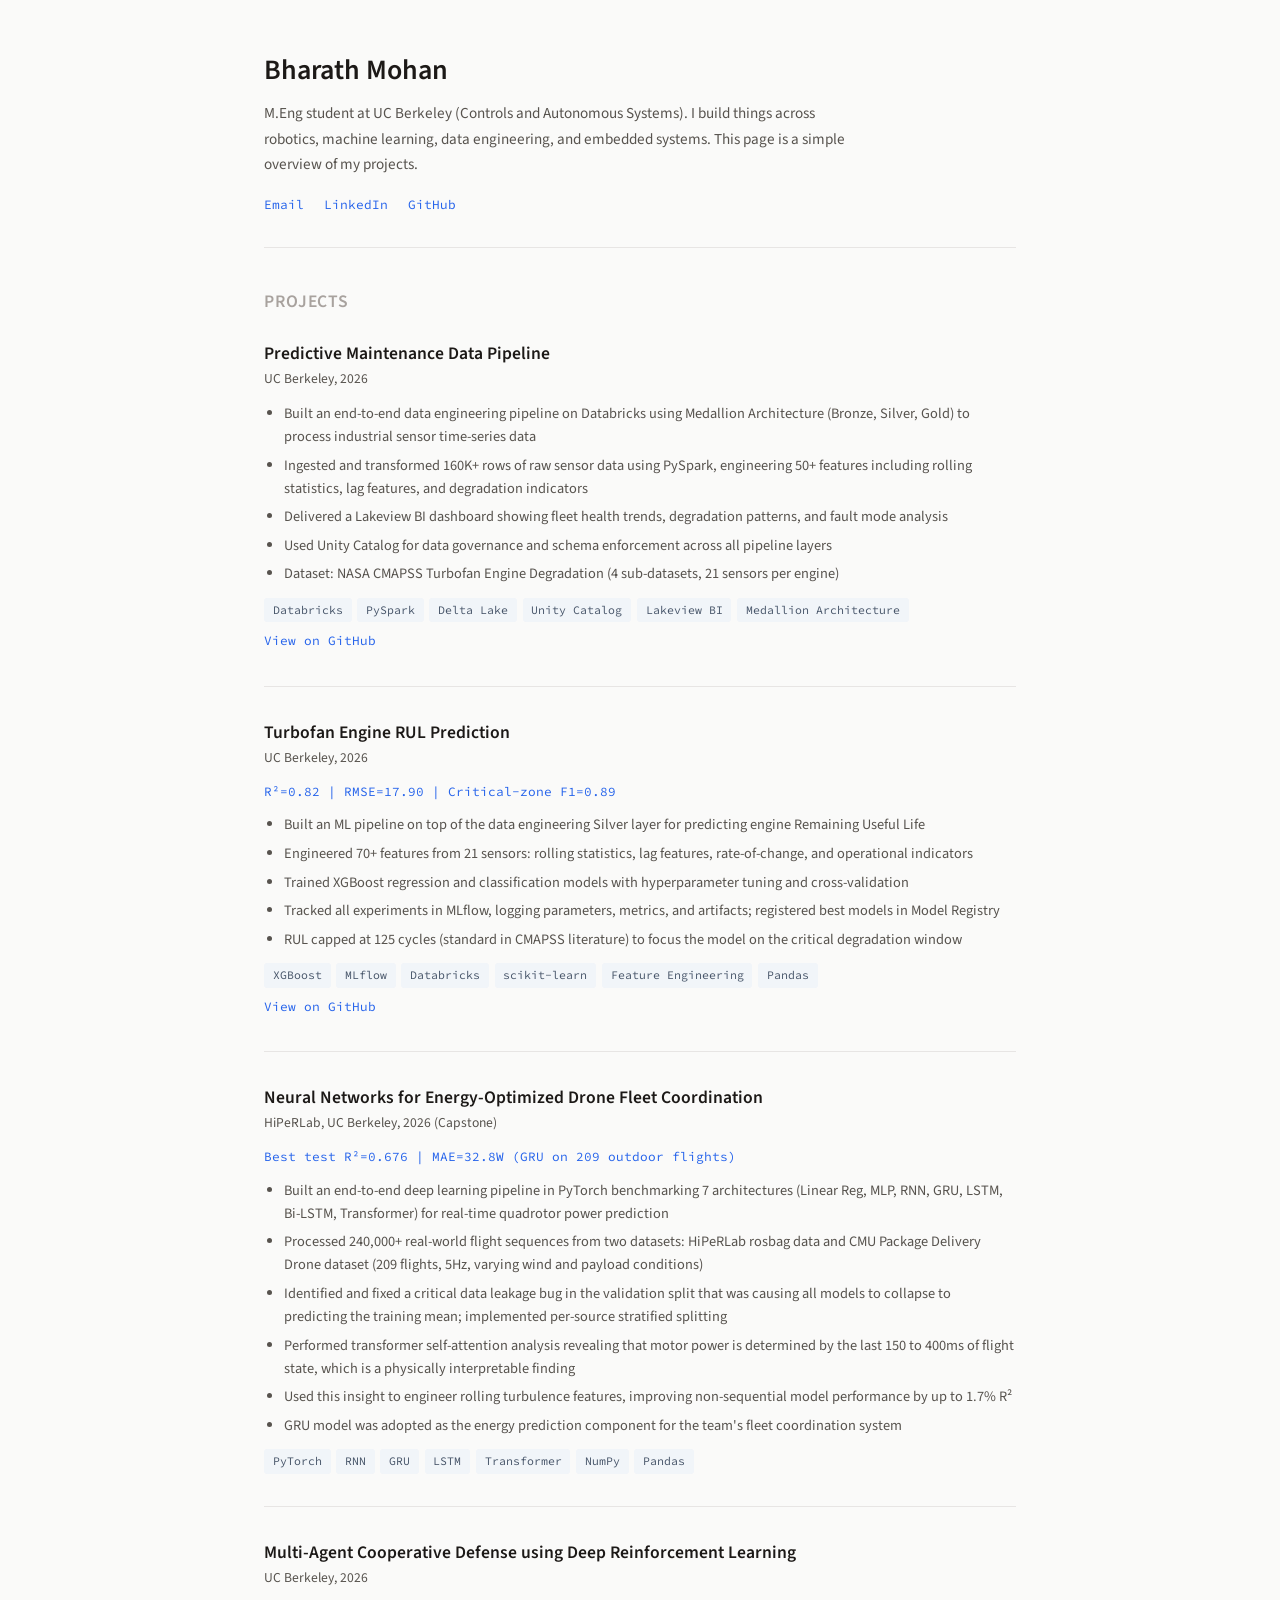
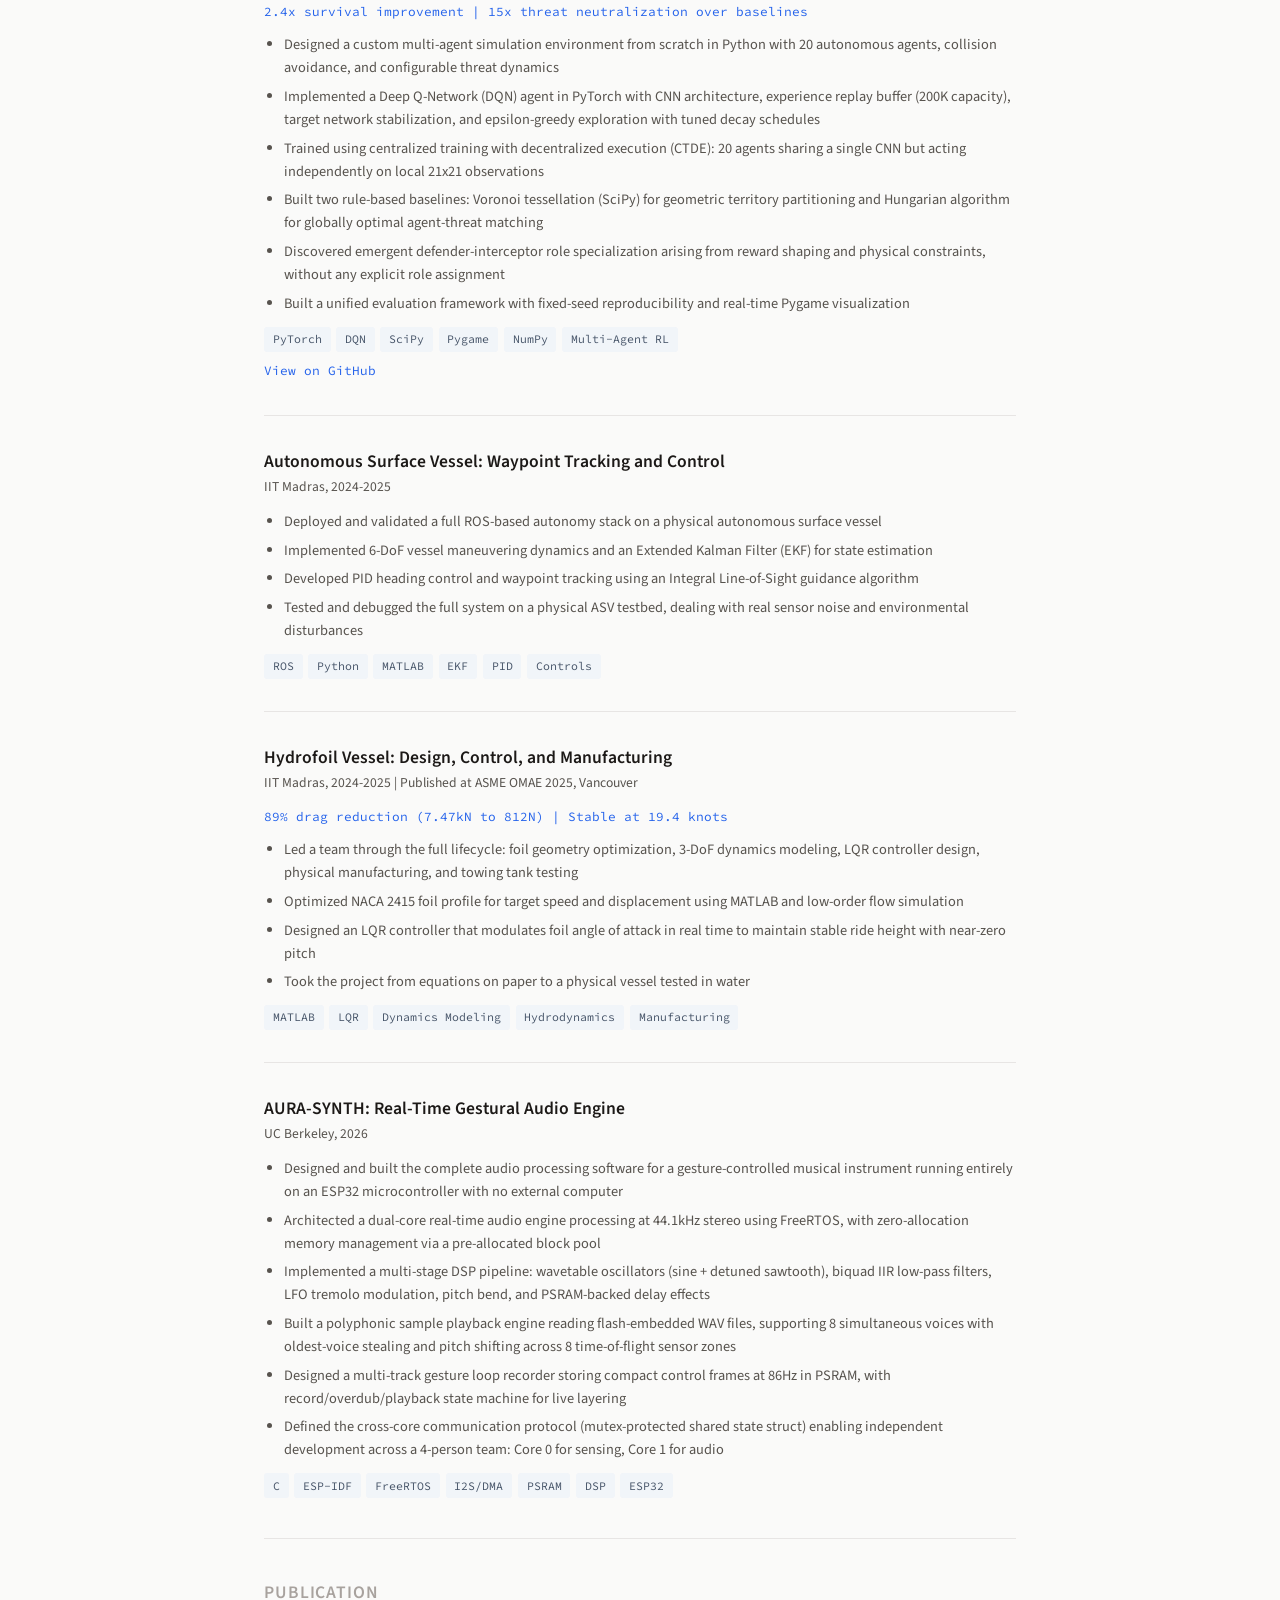
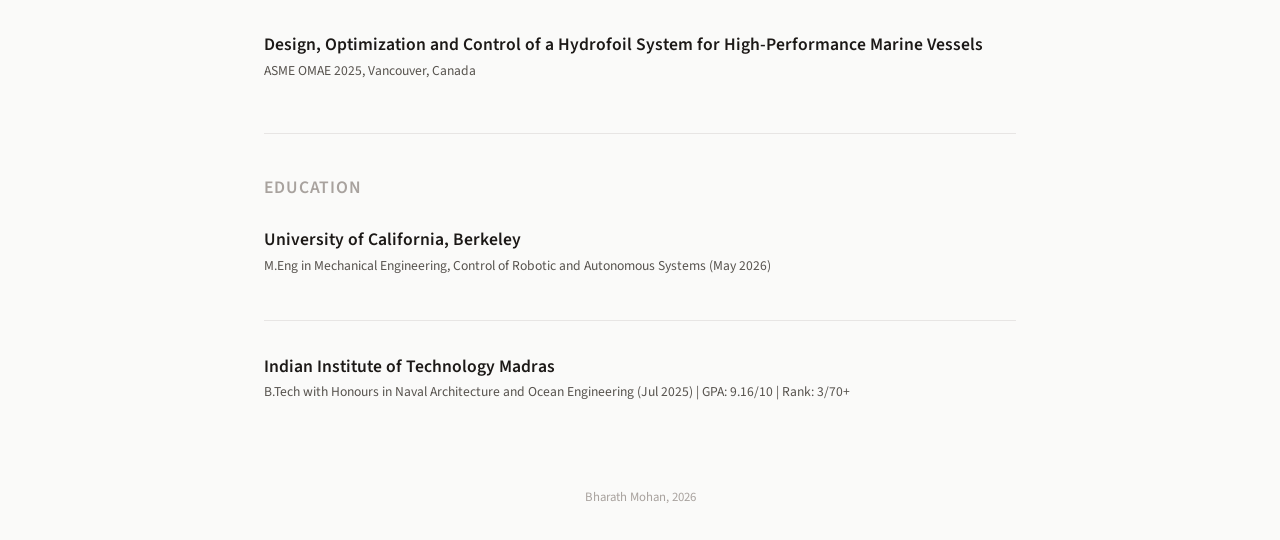
==== commit d9ad928f: "new portfolio design" ====
--- a/index.html
+++ b/index.html
@@ -3,634 +3,360 @@
 <head>
     <meta charset="UTF-8">
     <meta name="viewport" content="width=device-width, initial-scale=1.0">
-    <title>Bharath Mohan — Robotics & Autonomous Systems Engineer</title>
-    <link href="https://fonts.googleapis.com/css2?family=DM+Sans:ital,opsz,wght@0,9..40,300;0,9..40,400;0,9..40,500;0,9..40,600;1,9..40,300;1,9..40,400&family=JetBrains+Mono:wght@300;400;500&family=Playfair+Display:ital,wght@0,700;0,800;1,700&display=swap" rel="stylesheet">
-    <link rel="stylesheet" href="style.css">
+    <title>Bharath Mohan</title>
+    <link href="https://fonts.googleapis.com/css2?family=Source+Sans+3:wght@300;400;500;600&family=Source+Code+Pro:wght@400;500&display=swap" rel="stylesheet">
     <style>
-        /* ===== INDEX-SPECIFIC STYLES ===== */
-        .hero {
-            min-height: 100vh;
-            display: flex;
-            flex-direction: column;
-            justify-content: center;
-            padding: 8rem 2rem 4rem;
-            max-width: 1100px;
+        :root {
+            --bg: #fafaf9;
+            --text: #1c1917;
+            --text-light: #57534e;
+            --text-muted: #a8a29e;
+            --border: #e7e5e4;
+            --accent: #2563eb;
+            --tag-bg: #f1f5f9;
+            --tag-text: #475569;
+        }
+
+        * { margin: 0; padding: 0; box-sizing: border-box; }
+
+        body {
+            font-family: 'Source Sans 3', -apple-system, sans-serif;
+            background: var(--bg);
+            color: var(--text);
+            line-height: 1.6;
+            -webkit-font-smoothing: antialiased;
+        }
+
+        .container {
+            max-width: 800px;
             margin: 0 auto;
-            position: relative;
-        }
-
-        .hero-eyebrow {
-            font-family: 'JetBrains Mono', monospace;
-            font-size: 0.75rem;
-            color: var(--accent);
-            letter-spacing: 0.15em;
-            text-transform: uppercase;
-            margin-bottom: 1.5rem;
-            opacity: 0;
-            animation: fadeUp 0.8s ease 0.2s forwards;
-        }
-
-        .hero h1 {
-            font-family: 'Playfair Display', serif;
-            font-size: clamp(2.8rem, 6vw, 4.8rem);
-            font-weight: 800;
-            line-height: 1.1;
-            letter-spacing: -0.02em;
-            margin-bottom: 1.5rem;
-            opacity: 0;
-            animation: fadeUp 0.8s ease 0.35s forwards;
-        }
-
-        .hero h1 .italic { font-style: italic; color: var(--accent); }
-
-        .hero-sub {
-            font-size: 1.1rem;
-            color: var(--text-secondary);
-            max-width: 580px;
-            line-height: 1.75;
-            margin-bottom: 2.5rem;
-            opacity: 0;
-            animation: fadeUp 0.8s ease 0.5s forwards;
-        }
-
-        .hero-links {
-            display: flex;
-            gap: 1rem;
-            flex-wrap: wrap;
-            opacity: 0;
-            animation: fadeUp 0.8s ease 0.65s forwards;
-        }
-
-        .hero-coord {
-            position: absolute;
-            right: 2rem; bottom: 4rem;
-            font-family: 'JetBrains Mono', monospace;
-            font-size: 0.7rem;
-            color: var(--text-muted);
-            text-align: right;
-            line-height: 1.9;
-            opacity: 0;
-            animation: fadeUp 0.8s ease 0.8s forwards;
-        }
-
-        section { max-width: 1100px; margin: 0 auto; padding: 6rem 2rem; }
-
-        .section-desc {
-            color: var(--text-secondary);
+            padding: 0 1.5rem;
+        }
+
+        header {
+            padding: 3rem 0 2rem;
+            border-bottom: 1px solid var(--border);
+        }
+
+        header h1 {
+            font-size: 1.75rem;
+            font-weight: 600;
+            margin-bottom: 0.5rem;
+        }
+
+        header p {
+            font-size: 0.95rem;
+            color: var(--text-light);
             max-width: 600px;
-            margin-bottom: 3rem;
-            font-size: 0.95rem;
-        }
-
-        /* PROJECT CARDS */
-        .projects-grid {
-            display: grid;
-            grid-template-columns: repeat(auto-fill, minmax(480px, 1fr));
-            gap: 1.5rem;
-        }
-
-        .project-card {
-            background: var(--bg-card);
-            border: 1px solid var(--border);
-            border-radius: 12px;
-            padding: 2rem;
-            transition: all 0.35s ease;
-            position: relative;
-            overflow: hidden;
-            text-decoration: none;
-            color: inherit;
-            display: block;
-        }
-
-        .project-card::before {
-            content: '';
-            position: absolute;
-            top: 0; left: 0; right: 0;
-            height: 2px;
-            background: linear-gradient(90deg, var(--accent), transparent);
-            opacity: 0;
-            transition: opacity 0.35s ease;
-        }
-
-        .project-card:hover { background: var(--bg-card-hover); border-color: var(--border-accent); transform: translateY(-3px); }
-        .project-card:hover::before { opacity: 1; }
-
-        .project-card .card-header {
-            display: flex;
-            justify-content: space-between;
-            align-items: flex-start;
-            margin-bottom: 0.75rem;
-        }
-
-        .project-status {
-            font-family: 'JetBrains Mono', monospace;
-            font-size: 0.65rem;
-            letter-spacing: 0.08em;
-            padding: 0.25rem 0.6rem;
-            border-radius: 20px;
-            border: 1px solid var(--border-accent);
-            color: var(--text-muted);
-            white-space: nowrap;
-        }
-
-        .project-status.published { border-color: var(--accent-dim); color: var(--accent); }
-
-        .project-card h3 { font-size: 1.15rem; font-weight: 600; line-height: 1.35; margin-bottom: 0.5rem; padding-right: 1rem; }
-
-        .project-context { font-family: 'JetBrains Mono', monospace; font-size: 0.72rem; color: var(--text-muted); margin-bottom: 1rem; }
-
-        .project-card p { font-size: 0.9rem; color: var(--text-secondary); line-height: 1.7; margin-bottom: 1.25rem; }
-
-        .project-card .results {
-            font-size: 0.85rem;
-            color: var(--warm);
-            font-weight: 500;
-            margin-bottom: 1.25rem;
-            padding-left: 0.75rem;
-            border-left: 2px solid var(--warm);
-        }
-
-        .card-cta {
-            font-family: 'JetBrains Mono', monospace;
-            font-size: 0.72rem;
-            color: var(--accent);
+            line-height: 1.7;
+        }
+
+        .header-links {
             margin-top: 1rem;
             display: flex;
-            align-items: center;
-            gap: 0.4rem;
-            opacity: 0.6;
-            transition: opacity 0.25s;
-        }
-
-        .project-card:hover .card-cta { opacity: 1; }
-
-        /* EXPERIENCE TIMELINE */
-        .timeline { position: relative; padding-left: 2rem; }
-
-        .timeline::before {
-            content: '';
-            position: absolute;
-            left: 0; top: 0.5rem; bottom: 0.5rem;
-            width: 1px;
-            background: linear-gradient(to bottom, var(--accent), var(--border), transparent);
-        }
-
-        .timeline-item { position: relative; padding-bottom: 2.5rem; }
-
-        .timeline-item::before {
-            content: '';
-            position: absolute;
-            left: -2rem; top: 0.55rem;
-            width: 7px; height: 7px;
-            border-radius: 50%;
-            background: var(--accent);
-            box-shadow: 0 0 8px var(--accent-dim);
-        }
-
-        .timeline-item h3 { font-size: 1.05rem; font-weight: 600; margin-bottom: 0.2rem; }
-        .timeline-meta { font-family: 'JetBrains Mono', monospace; font-size: 0.72rem; color: var(--text-muted); margin-bottom: 0.6rem; }
-        .timeline-item p { font-size: 0.88rem; color: var(--text-secondary); line-height: 1.7; }
-
-        /* EDUCATION */
-        .edu-grid { display: grid; grid-template-columns: repeat(auto-fill, minmax(440px, 1fr)); gap: 1.5rem; }
-
-        .edu-card {
-            background: var(--bg-card);
-            border: 1px solid var(--border);
-            border-radius: 12px;
-            padding: 2rem;
-        }
-
-        .edu-card h3 { font-size: 1.1rem; font-weight: 600; margin-bottom: 0.2rem; }
-        .edu-card .degree { font-size: 0.88rem; color: var(--accent); margin-bottom: 0.5rem; }
-        .edu-card .details { font-size: 0.85rem; color: var(--text-secondary); line-height: 1.7; }
-        .edu-card .highlight { font-size: 0.82rem; color: var(--warm); margin-top: 0.5rem; }
-        .coursework-list { margin-top: 1rem; display: flex; flex-wrap: wrap; gap: 0.4rem; }
-
-        /* SKILLS */
-        .skills-columns { display: grid; grid-template-columns: repeat(auto-fill, minmax(260px, 1fr)); gap: 2rem; }
-
-        .skill-group h3 {
-            font-family: 'JetBrains Mono', monospace;
-            font-size: 0.75rem;
-            letter-spacing: 0.1em;
+            gap: 1.25rem;
+            flex-wrap: wrap;
+        }
+
+        .header-links a {
+            font-family: 'Source Code Pro', monospace;
+            font-size: 0.8rem;
+            color: var(--accent);
+            text-decoration: none;
+        }
+
+        .header-links a:hover { text-decoration: underline; }
+
+        section {
+            padding: 2.5rem 0;
+            border-bottom: 1px solid var(--border);
+        }
+
+        section:last-of-type { border-bottom: none; }
+
+        section h2 {
+            font-size: 1.1rem;
+            font-weight: 600;
             text-transform: uppercase;
+            letter-spacing: 0.05em;
+            color: var(--text-muted);
+            margin-bottom: 1.5rem;
+        }
+
+        .project {
+            margin-bottom: 2rem;
+            padding-bottom: 2rem;
+            border-bottom: 1px solid var(--border);
+        }
+
+        .project:last-child {
+            margin-bottom: 0;
+            padding-bottom: 0;
+            border-bottom: none;
+        }
+
+        .project h3 {
+            font-size: 1.1rem;
+            font-weight: 600;
+        }
+
+        .project-context {
+            font-size: 0.85rem;
+            color: var(--text-light);
+            margin-bottom: 0.75rem;
+        }
+
+        .project-result {
+            font-family: 'Source Code Pro', monospace;
+            font-size: 0.8rem;
             color: var(--accent);
             margin-bottom: 0.75rem;
         }
 
-        .skill-group ul { list-style: none; }
-        .skill-group li { font-size: 0.88rem; color: var(--text-secondary); padding: 0.35rem 0; border-bottom: 1px solid var(--border); }
-        .skill-group li:last-child { border-bottom: none; }
-
-        /* PUBLICATIONS */
-        .pub-item {
-            background: var(--bg-card);
-            border: 1px solid var(--border);
-            border-radius: 12px;
-            padding: 1.75rem 2rem;
-            margin-bottom: 1rem;
-        }
-
-        .pub-item h3 { font-size: 1rem; font-weight: 600; margin-bottom: 0.3rem; }
-        .pub-item .venue { font-family: 'JetBrains Mono', monospace; font-size: 0.72rem; color: var(--accent); margin-bottom: 0.5rem; }
-        .pub-item p { font-size: 0.85rem; color: var(--text-secondary); }
-
-        /* CONTACT */
-        .contact-section { text-align: center; padding: 6rem 2rem 3rem; }
-
-        .contact-links {
+        .project ul {
+            padding-left: 1.25rem;
+            margin-bottom: 0.75rem;
+        }
+
+        .project li {
+            font-size: 0.9rem;
+            color: var(--text-light);
+            margin-bottom: 0.35rem;
+            line-height: 1.6;
+        }
+
+        .tags {
             display: flex;
-            justify-content: center;
-            gap: 1.5rem;
             flex-wrap: wrap;
-            margin-top: 2rem;
-        }
-
-        .contact-links a {
-            font-family: 'JetBrains Mono', monospace;
-            font-size: 0.82rem;
-            color: var(--text-secondary);
+            gap: 0.35rem;
+            margin-top: 0.5rem;
+        }
+
+        .tag {
+            font-family: 'Source Code Pro', monospace;
+            font-size: 0.72rem;
+            padding: 0.2rem 0.55rem;
+            background: var(--tag-bg);
+            color: var(--tag-text);
+            border-radius: 3px;
+        }
+
+        .github-link {
+            display: inline-block;
+            margin-top: 0.5rem;
+            font-family: 'Source Code Pro', monospace;
+            font-size: 0.8rem;
+            color: var(--accent);
             text-decoration: none;
-            padding: 0.6rem 1.2rem;
-            border: 1px solid var(--border);
-            border-radius: 6px;
-            transition: all 0.25s ease;
-        }
-
-        .contact-links a:hover { color: var(--accent); border-color: var(--accent-dim); background: var(--accent-glow); }
-
-        @media (max-width: 768px) {
-            .hero { padding: 7rem 1.25rem 3rem; }
-            .hero-coord { display: none; }
-            section { padding: 4rem 1.25rem; }
-            .projects-grid { grid-template-columns: 1fr; }
-            .edu-grid { grid-template-columns: 1fr; }
-            .skills-columns { grid-template-columns: 1fr 1fr; }
-        }
-
-        @media (max-width: 480px) {
-            .skills-columns { grid-template-columns: 1fr; }
+        }
+
+        .github-link:hover { text-decoration: underline; }
+
+        footer {
+            padding: 2rem 0;
+            text-align: center;
+            font-size: 0.8rem;
+            color: var(--text-muted);
+        }
+
+        @media (max-width: 600px) {
+            header { padding: 2rem 0 1.5rem; }
         }
     </style>
 </head>
 <body>
 
-<nav>
-    <a href="index.html" class="nav-logo">B.MOHAN</a>
-    <button class="nav-toggle" onclick="document.querySelector('.nav-links').classList.toggle('open')" aria-label="Menu">
-        <span></span><span></span><span></span>
-    </button>
-    <ul class="nav-links">
-        <li><a href="#projects">Projects</a></li>
-        <li><a href="#experience">Experience</a></li>
-        <li><a href="#education">Education</a></li>
-        <li><a href="#publications">Publications</a></li>
-        <li><a href="#contact">Contact</a></li>
-    </ul>
-</nav>
-
-<section class="hero">
-    <div class="hero-eyebrow">Robotics · Controls · Autonomous Systems</div>
-    <h1>Bharath <span class="italic">Mohan</span></h1>
-    <p class="hero-sub">
-        Hi there, I am Bharath, an MEng student at UC Berkeley building intelligent systems that move through the real world, 
-        from autonomous marine vessels to drone fleets to walking humanoids. 
-        I bring deep experience in control systems, applied machine learning, and embedded hardware to make robots that actually work.
-    </p>
-    <div class="hero-links">
-        <a href="#projects" class="btn-primary">View Projects ↓</a>
-        <a href="https://www.linkedin.com/in/vbharathmohan/" target="_blank" class="btn-outline">LinkedIn</a>
-        <a href="mailto:bharathvinodmohan@gmail.com" class="btn-outline">Email</a>
-    </div>
-    <div class="hero-coord">
-        37.8719° N, 122.2585° W<br>
-        Berkeley, California<br>
-        MEng '26 — UC Berkeley
-    </div>
+<div class="container">
+
+<header>
+    <h1>Bharath Mohan</h1>
+    <p>M.Eng student at UC Berkeley (Controls and Autonomous Systems). I build things across robotics, machine learning, data engineering, and embedded systems. This page is a simple overview of my projects.</p>
+    <div class="header-links">
+        <a href="mailto:bharathvinodmohan@gmail.com">Email</a>
+        <a href="https://linkedin.com/in/vbharathmohan" target="_blank">LinkedIn</a>
+        <a href="https://github.com/vbharathmohan" target="_blank">GitHub</a>
+    </div>
+</header>
+
+<section>
+    <h2>Projects</h2>
+
+    <div class="project">
+        <h3>Predictive Maintenance Data Pipeline</h3>
+        <div class="project-context">UC Berkeley, 2026</div>
+        <ul>
+            <li>Built an end-to-end data engineering pipeline on Databricks using Medallion Architecture (Bronze, Silver, Gold) to process industrial sensor time-series data</li>
+            <li>Ingested and transformed 160K+ rows of raw sensor data using PySpark, engineering 50+ features including rolling statistics, lag features, and degradation indicators</li>
+            <li>Delivered a Lakeview BI dashboard showing fleet health trends, degradation patterns, and fault mode analysis</li>
+            <li>Used Unity Catalog for data governance and schema enforcement across all pipeline layers</li>
+            <li>Dataset: NASA CMAPSS Turbofan Engine Degradation (4 sub-datasets, 21 sensors per engine)</li>
+        </ul>
+        <div class="tags">
+            <span class="tag">Databricks</span>
+            <span class="tag">PySpark</span>
+            <span class="tag">Delta Lake</span>
+            <span class="tag">Unity Catalog</span>
+            <span class="tag">Lakeview BI</span>
+            <span class="tag">Medallion Architecture</span>
+        </div>
+        <a href="https://github.com/vbharathmohan/cmapss-pipeline" class="github-link" target="_blank">View on GitHub</a>
+    </div>
+
+    <div class="project">
+        <h3>Turbofan Engine RUL Prediction</h3>
+        <div class="project-context">UC Berkeley, 2026</div>
+        <div class="project-result">R²=0.82 | RMSE=17.90 | Critical-zone F1=0.89</div>
+        <ul>
+            <li>Built an ML pipeline on top of the data engineering Silver layer for predicting engine Remaining Useful Life</li>
+            <li>Engineered 70+ features from 21 sensors: rolling statistics, lag features, rate-of-change, and operational indicators</li>
+            <li>Trained XGBoost regression and classification models with hyperparameter tuning and cross-validation</li>
+            <li>Tracked all experiments in MLflow, logging parameters, metrics, and artifacts; registered best models in Model Registry</li>
+            <li>RUL capped at 125 cycles (standard in CMAPSS literature) to focus the model on the critical degradation window</li>
+        </ul>
+        <div class="tags">
+            <span class="tag">XGBoost</span>
+            <span class="tag">MLflow</span>
+            <span class="tag">Databricks</span>
+            <span class="tag">scikit-learn</span>
+            <span class="tag">Feature Engineering</span>
+            <span class="tag">Pandas</span>
+        </div>
+        <a href="https://github.com/vbharathmohan/cmapss-pipeline" class="github-link" target="_blank">View on GitHub</a>
+    </div>
+
+    <div class="project">
+        <h3>Neural Networks for Energy-Optimized Drone Fleet Coordination</h3>
+        <div class="project-context">HiPeRLab, UC Berkeley, 2026 (Capstone)</div>
+        <div class="project-result">Best test R²=0.676 | MAE=32.8W (GRU on 209 outdoor flights)</div>
+        <ul>
+            <li>Built an end-to-end deep learning pipeline in PyTorch benchmarking 7 architectures (Linear Reg, MLP, RNN, GRU, LSTM, Bi-LSTM, Transformer) for real-time quadrotor power prediction</li>
+            <li>Processed 240,000+ real-world flight sequences from two datasets: HiPeRLab rosbag data and CMU Package Delivery Drone dataset (209 flights, 5Hz, varying wind and payload conditions)</li>
+            <li>Identified and fixed a critical data leakage bug in the validation split that was causing all models to collapse to predicting the training mean; implemented per-source stratified splitting</li>
+            <li>Performed transformer self-attention analysis revealing that motor power is determined by the last 150 to 400ms of flight state, which is a physically interpretable finding</li>
+            <li>Used this insight to engineer rolling turbulence features, improving non-sequential model performance by up to 1.7% R²</li>
+            <li>GRU model was adopted as the energy prediction component for the team's fleet coordination system</li>
+        </ul>
+        <div class="tags">
+            <span class="tag">PyTorch</span>
+            <span class="tag">RNN</span>
+            <span class="tag">GRU</span>
+            <span class="tag">LSTM</span>
+            <span class="tag">Transformer</span>
+            <span class="tag">NumPy</span>
+            <span class="tag">Pandas</span>
+        </div>
+    </div>
+
+    <div class="project">
+        <h3>Multi-Agent Cooperative Defense using Deep Reinforcement Learning</h3>
+        <div class="project-context">UC Berkeley, 2026</div>
+        <div class="project-result">2.4x survival improvement | 15x threat neutralization over baselines</div>
+        <ul>
+            <li>Designed a custom multi-agent simulation environment from scratch in Python with 20 autonomous agents, collision avoidance, and configurable threat dynamics</li>
+            <li>Implemented a Deep Q-Network (DQN) agent in PyTorch with CNN architecture, experience replay buffer (200K capacity), target network stabilization, and epsilon-greedy exploration with tuned decay schedules</li>
+            <li>Trained using centralized training with decentralized execution (CTDE): 20 agents sharing a single CNN but acting independently on local 21x21 observations</li>
+            <li>Built two rule-based baselines: Voronoi tessellation (SciPy) for geometric territory partitioning and Hungarian algorithm for globally optimal agent-threat matching</li>
+            <li>Discovered emergent defender-interceptor role specialization arising from reward shaping and physical constraints, without any explicit role assignment</li>
+            <li>Built a unified evaluation framework with fixed-seed reproducibility and real-time Pygame visualization</li>
+        </ul>
+        <div class="tags">
+            <span class="tag">PyTorch</span>
+            <span class="tag">DQN</span>
+            <span class="tag">SciPy</span>
+            <span class="tag">Pygame</span>
+            <span class="tag">NumPy</span>
+            <span class="tag">Multi-Agent RL</span>
+        </div>
+        <a href="https://github.com/vbharathmohan/multi-agent-defense" class="github-link" target="_blank">View on GitHub</a>
+    </div>
+
+    <div class="project">
+        <h3>Autonomous Surface Vessel: Waypoint Tracking and Control</h3>
+        <div class="project-context">IIT Madras, 2024-2025</div>
+        <ul>
+            <li>Deployed and validated a full ROS-based autonomy stack on a physical autonomous surface vessel</li>
+            <li>Implemented 6-DoF vessel maneuvering dynamics and an Extended Kalman Filter (EKF) for state estimation</li>
+            <li>Developed PID heading control and waypoint tracking using an Integral Line-of-Sight guidance algorithm</li>
+            <li>Tested and debugged the full system on a physical ASV testbed, dealing with real sensor noise and environmental disturbances</li>
+        </ul>
+        <div class="tags">
+            <span class="tag">ROS</span>
+            <span class="tag">Python</span>
+            <span class="tag">MATLAB</span>
+            <span class="tag">EKF</span>
+            <span class="tag">PID</span>
+            <span class="tag">Controls</span>
+        </div>
+    </div>
+
+    <div class="project">
+        <h3>Hydrofoil Vessel: Design, Control, and Manufacturing</h3>
+        <div class="project-context">IIT Madras, 2024-2025 | Published at ASME OMAE 2025, Vancouver</div>
+        <div class="project-result">89% drag reduction (7.47kN to 812N) | Stable at 19.4 knots</div>
+        <ul>
+            <li>Led a team through the full lifecycle: foil geometry optimization, 3-DoF dynamics modeling, LQR controller design, physical manufacturing, and towing tank testing</li>
+            <li>Optimized NACA 2415 foil profile for target speed and displacement using MATLAB and low-order flow simulation</li>
+            <li>Designed an LQR controller that modulates foil angle of attack in real time to maintain stable ride height with near-zero pitch</li>
+            <li>Took the project from equations on paper to a physical vessel tested in water</li>
+        </ul>
+        <div class="tags">
+            <span class="tag">MATLAB</span>
+            <span class="tag">LQR</span>
+            <span class="tag">Dynamics Modeling</span>
+            <span class="tag">Hydrodynamics</span>
+            <span class="tag">Manufacturing</span>
+        </div>
+    </div>
+
+    <div class="project">
+        <h3>AURA-SYNTH: Real-Time Gestural Audio Engine</h3>
+        <div class="project-context">UC Berkeley, 2026</div>
+        <ul>
+            <li>Designed and built the complete audio processing software for a gesture-controlled musical instrument running entirely on an ESP32 microcontroller with no external computer</li>
+            <li>Architected a dual-core real-time audio engine processing at 44.1kHz stereo using FreeRTOS, with zero-allocation memory management via a pre-allocated block pool</li>
+            <li>Implemented a multi-stage DSP pipeline: wavetable oscillators (sine + detuned sawtooth), biquad IIR low-pass filters, LFO tremolo modulation, pitch bend, and PSRAM-backed delay effects</li>
+            <li>Built a polyphonic sample playback engine reading flash-embedded WAV files, supporting 8 simultaneous voices with oldest-voice stealing and pitch shifting across 8 time-of-flight sensor zones</li>
+            <li>Designed a multi-track gesture loop recorder storing compact control frames at 86Hz in PSRAM, with record/overdub/playback state machine for live layering</li>
+            <li>Defined the cross-core communication protocol (mutex-protected shared state struct) enabling independent development across a 4-person team: Core 0 for sensing, Core 1 for audio</li>
+        </ul>
+        <div class="tags">
+            <span class="tag">C</span>
+            <span class="tag">ESP-IDF</span>
+            <span class="tag">FreeRTOS</span>
+            <span class="tag">I2S/DMA</span>
+            <span class="tag">PSRAM</span>
+            <span class="tag">DSP</span>
+            <span class="tag">ESP32</span>
+        </div>
+    </div>
+
 </section>
 
-<section id="projects">
-    <div class="reveal">
-        <div class="section-label">// Projects</div>
-        <h2 class="section-title">Selected Work</h2>
-        <p class="section-desc">Systems I've designed, built, and validated — from simulation to hardware.</p>
-    </div>
-
-    <div class="projects-grid">
-
-        <a href="projects/drone-fleet.html" class="project-card reveal">
-            <div class="card-header">
-                <div>
-                    <h3>Energy-Aware Drone Fleet Coordination</h3>
-                    <div class="project-context">HiPeRLab, UC Berkeley · 2025–26</div>
-                </div>
-                <span class="project-status">In Progress</span>
-            </div>
-            <p>
-                Built a data-driven energy prediction pipeline for quadrotor fleets using real-world 
-                telemetry. Compared RNN, LSTM, Bi-LSTM, and Transformer architectures to model 
-                nonlinear flight-energy dynamics.
-            </p>
-            <div class="results">95% prediction accuracy (R²) · Sim-to-real validation framework</div>
-            <div class="tags">
-                <span class="tag">Python</span>
-                <span class="tag">PyTorch</span>
-                <span class="tag">Transformers</span>
-                <span class="tag">LSTM</span>
-                <span class="tag">Sim-to-Real</span>
-            </div>
-            <div class="card-cta">View project details →</div>
-        </a>
-
-        <a href="projects/asv-control.html" class="project-card reveal">
-            <div class="card-header">
-                <div>
-                    <h3>Autonomous Surface Vessel - Waypoint Tracking & Control</h3>
-                    <div class="project-context">IIT Madras · 2024–25</div>
-                </div>
-                <span class="project-status">Completed</span>
-            </div>
-            <p>
-                Developed a full autonomy stack for a surface vessel: 6-DoF maneuvering dynamics, 
-                Extended Kalman Filter for state estimation, PID heading control, and waypoint 
-                tracking via Integral Line-of-Sight.
-            </p>
-            <div class="results">Hardware-validated on physical ASV · Full ROS integration</div>
-            <div class="tags">
-                <span class="tag">ROS</span>
-                <span class="tag">Python</span>
-                <span class="tag">EKF</span>
-                <span class="tag">PID Control</span>
-                <span class="tag">LoS Guidance</span>
-            </div>
-            <div class="card-cta">View project details →</div>
-        </a>
-
-        <a href="projects/hydrofoil.html" class="project-card reveal">
-            <div class="card-header">
-                <div>
-                    <h3>Hydrofoil System - Design, Optimization & Active Control</h3>
-                    <div class="project-context">IIT Madras + ASME OMAE 2025 · Published</div>
-                </div>
-                <span class="project-status published">Published</span>
-            </div>
-            <p>
-                Led design and control of a hydrofoil vessel from concept to hardware. Built a 3-DoF 
-                maneuvering model, implemented LQR for active ride control, and achieved stable 
-                foilborne performance at 19.4 knots.
-            </p>
-            <div class="results">Drag reduced from 7.47 kN → 812 N · Stable at 19.4 knots · 0° pitch, 0.5 m ride height</div>
-            <div class="tags">
-                <span class="tag">MATLAB</span>
-                <span class="tag">LQR</span>
-                <span class="tag">Dynamics Modeling</span>
-                <span class="tag">CFD</span>
-                <span class="tag">Hardware</span>
-            </div>
-            <div class="card-cta">View project details →</div>
-        </a>
-
-        <a href="projects/humanoid-locomotion.html" class="project-card reveal">
-            <div class="card-header">
-                <div>
-                    <h3>Multi-Terrain Humanoid Locomotion</h3>
-                    <div class="project-context">UC Berkeley · 2025–Present</div>
-                </div>
-                <span class="project-status">Completed</span>
-            </div>
-            <p>
-                Training a Unitree G1 humanoid to walk across varied terrains using PPO-based 
-                reinforcement learning in MuJoCo Playground. Exploring sim-to-real transfer and 
-                terrain-adaptive locomotion policies.
-            </p>
-            <div class="tags">
-                <span class="tag">Reinforcement Learning</span>
-                <span class="tag">PPO</span>
-                <span class="tag">MuJoCo</span>
-                <span class="tag">Python</span>
-            </div>
-            <div class="card-cta">View project details →</div>
-        </a>
-
-        <a href="projects/edm-theremin.html" class="project-card reveal">
-            <div class="card-header">
-                <div>
-                    <h3>EDM Theremin - Embedded Real-Time Audio Synthesis</h3>
-                    <div class="project-context">UC Berkeley · 2026</div>
-                </div>
-                <span class="project-status">In Progress</span>
-            </div>
-            <p>
-                Building a microcontroller-based instrument inspired by the theremin. Implementing 
-                embedded firmware for real-time audio sampling, signal mixing, and visualization 
-                driven by proximity sensing on ESP32.
-            </p>
-            <div class="tags">
-                <span class="tag">ESP32</span>
-                <span class="tag">Embedded C</span>
-                <span class="tag">LabVIEW</span>
-                <span class="tag">Signal Processing</span>
-                <span class="tag">Hardware</span>
-            </div>
-            <div class="card-cta">View project details →</div>
-        </a>
-
-        <a href="projects/multi-agent.html" class="project-card reveal" style="border-style: dashed;">
-            <div class="card-header">
-                <div>
-                    <h3>Multi-Agent Coordination & Consensus</h3>
-                    <div class="project-context">UC Berkeley · Spring 2026</div>
-                </div>
-                <span class="project-status">Upcoming</span>
-            </div>
-            <p>
-                Upcoming project exploring multi-agent control and consensus protocols, 
-                likely incorporating reinforcement learning for decentralized coordination. 
-                Details coming soon.
-            </p>
-            <div class="tags">
-                <span class="tag">Multi-Agent Systems</span>
-                <span class="tag">RL</span>
-                <span class="tag">Consensus</span>
-            </div>
-            <div class="card-cta">View project details →</div>
-        </a>
-
+<section>
+    <h2>Publication</h2>
+    <div class="project" style="border-bottom:none; padding-bottom:0; margin-bottom:0;">
+        <h3>Design, Optimization and Control of a Hydrofoil System for High-Performance Marine Vessels</h3>
+        <div class="project-context">ASME OMAE 2025, Vancouver, Canada</div>
     </div>
 </section>
 
-<section id="experience">
-    <div class="reveal">
-        <div class="section-label">// Experience</div>
-        <h2 class="section-title">Where I've Built Things</h2>
-    </div>
-
-    <div class="timeline reveal">
-        <div class="timeline-item">
-            <h3>Hydrofoil R&D Lead</h3>
-            <div class="timeline-meta">IIT Madras, Dept. of Ocean Engineering · Jul 2024 – May 2025</div>
-            <p>
-                Led a team through the full lifecycle of a hydrofoil vessel — design, controls, 
-                and manufacturing. Owned milestones, resources, and delivery. Acted as primary 
-                stakeholder liaison, presenting technical outcomes and guiding team direction.
-            </p>
-        </div>
-
-        <div class="timeline-item">
-            <h3>New-Product R&D Intern</h3>
-            <div class="timeline-meta">SAVTOA Software Technologies, Trivandrum · May - Jul 2024</div>
-            <p>
-                Engineered a hydrofoil system that boosted vessel speed by 87% and cut drag by 35%. 
-                Developed predictive angle-of-attack control and optimized foil geometry. 
-                Preliminary design adopted for one of India's first autonomous hydrofoil vessels.
-            </p>
-        </div>
-
-        <div class="timeline-item">
-            <h3>Head of Product Design</h3>
-            <div class="timeline-meta">Centre for Innovation, IIT Madras · Jun 2022 - May 2024</div>
-            <p>
-                Led a 40+ member organization across 4 concurrent product initiatives. 
-                Directed an agri-tech product that secured 2 design patents and won 
-                2 national competitions. Served as product strategist for 3 software projects.
-            </p>
-        </div>
-
-        <div class="timeline-item">
-            <h3>Shipbuilding Engineering Intern</h3>
-            <div class="timeline-meta">Cochin Shipyard Ltd., Ernakulam · Dec 2023 - Jan 2024</div>
-            <p>
-                Rotated across Ship Design and Production. Analyzed block fabrication 
-                workflows including CNC cutting, welding, and structural assembly. 
-                Assisted with structural alignment validation and QA inspections.
-            </p>
-        </div>
+<section>
+    <h2>Education</h2>
+    <div class="project">
+        <h3>University of California, Berkeley</h3>
+        <div class="project-context">M.Eng in Mechanical Engineering, Control of Robotic and Autonomous Systems (May 2026)</div>
+    </div>
+    <div class="project" style="border-bottom:none; padding-bottom:0; margin-bottom:0;">
+        <h3>Indian Institute of Technology Madras</h3>
+        <div class="project-context">B.Tech with Honours in Naval Architecture and Ocean Engineering (Jul 2025) | GPA: 9.16/10 | Rank: 3/70+</div>
     </div>
 </section>
 
-<section id="education">
-    <div class="reveal">
-        <div class="section-label">// Education</div>
-        <h2 class="section-title">Academic Foundation</h2>
-    </div>
-
-    <div class="edu-grid reveal">
-        <div class="edu-card">
-            <h3>University of California, Berkeley</h3>
-            <div class="degree">MEng in Mechanical Engineering - Control of Robotic & Autonomous Systems</div>
-            <div class="details">Expected May 2026</div>
-            <div class="coursework-list">
-                <span class="tag">Advanced Control Systems</span>
-                <span class="tag">Robotic Locomotion</span>
-                <span class="tag">Multi-Agent Systems</span>
-                <span class="tag">Microprocessor-Based Systems</span>
-                <span class="tag">Statistics & Data Science</span>
-            </div>
-        </div>
-
-        <div class="edu-card">
-            <h3>Indian Institute of Technology Madras</h3>
-            <div class="degree">B.Tech with Honours - Naval Architecture & Ocean Engineering</div>
-            <div class="details">GPA: 9.16/10 · Department Rank: 3/70+</div>
-            <div class="highlight">
-                Class NK-100 Award (by Nippon Kaiji Kyokai for best undergraduate research project) · Vedam Design Award (best all-around student) · Prof. K Gopinath and Padmini Gopinath Prize (Highest CGPA)
-            </div>
-        </div>
-    </div>
-</section>
-
-<section id="skills">
-    <div class="reveal">
-        <div class="section-label">// Skills</div>
-        <h2 class="section-title">Technical Toolkit</h2>
-    </div>
-
-    <div class="skills-columns reveal">
-        <div class="skill-group">
-            <h3>Languages</h3>
-            <ul>
-                <li>Python</li>
-                <li>C++ / C (Embedded)</li>
-                <li>MATLAB</li>
-            </ul>
-        </div>
-        <div class="skill-group">
-            <h3>Robotics & Controls</h3>
-            <ul>
-                <li>ROS / ROS2</li>
-                <li>MuJoCo</li>
-                <li>Control Theory (PID, LQR, EKF)</li>
-                <li>Motion Planning</li>
-            </ul>
-        </div>
-        <div class="skill-group">
-            <h3>ML & Data</h3>
-            <ul>
-                <li>PyTorch</li>
-                <li>Reinforcement Learning </li>
-                <li>ML for Robotics and Control</li>
-                <li>Sim-to-Real Transfer</li>
-            </ul>
-        </div>
-        <div class="skill-group">
-            <h3>Hardware & Tools</h3>
-            <ul>
-                <li>ESP32 / Microcontrollers</li>
-                <li>LabVIEW</li>
-                <li>SolidWorks / CAD</li>
-                <li>Git / Linux</li>
-            </ul>
-        </div>
-    </div>
-</section>
-
-<section id="publications">
-    <div class="reveal">
-        <div class="section-label">// Publications</div>
-        <h2 class="section-title">Research</h2>
-    </div>
-
-    <div class="reveal">
-        <div class="pub-item">
-            <h3>Design, Optimization and Control of a Hydrofoil System for High-Performance Marine Vessels</h3>
-            <div class="venue">ASME OMAE 2025 · Vancouver, Canada</div>
-            <p>Presented a comprehensive framework for hydrofoil vessel design integrating 3-DoF dynamics modeling, LQR-based active ride control, and experimental validation achieving stable foilborne performance.</p>
-        </div>
-    </div>
-</section>
-
-<section id="contact" class="contact-section">
-    <div class="reveal">
-        <div class="section-label">// Get in Touch</div>
-        <h2 class="section-title">Let's Build Something</h2>
-        <p class="section-desc" style="margin: 0 auto 1rem;">
-            I'm actively looking for full-time roles in robotics, autonomous systems, and controls engineering starting Summer 2026.
-        </p>
-        <div class="contact-links">
-            <a href="mailto:bharathvinodmohan@gmail.com">bharathvinodmohan@gmail.com</a>
-            <a href="tel:+13412379222">+1 (341) 237-9222</a>
-            <a href="https://www.linkedin.com/in/vbharathmohan/" target="_blank">LinkedIn</a>
-        </div>
-    </div>
-</section>
+</div>
 
 <footer>
-    © 2026 Bharath Mohan · Built with care in Berkeley, CA
+    Bharath Mohan, 2026
 </footer>
-
-<script>
-    const reveals = document.querySelectorAll('.reveal');
-    const observer = new IntersectionObserver((entries) => {
-        entries.forEach((entry, i) => {
-            if (entry.isIntersecting) {
-                setTimeout(() => entry.target.classList.add('visible'), i * 80);
-                observer.unobserve(entry.target);
-            }
-        });
-    }, { threshold: 0.1, rootMargin: '0px 0px -40px 0px' });
-    reveals.forEach(el => observer.observe(el));
-</script>
 
 </body>
 </html>
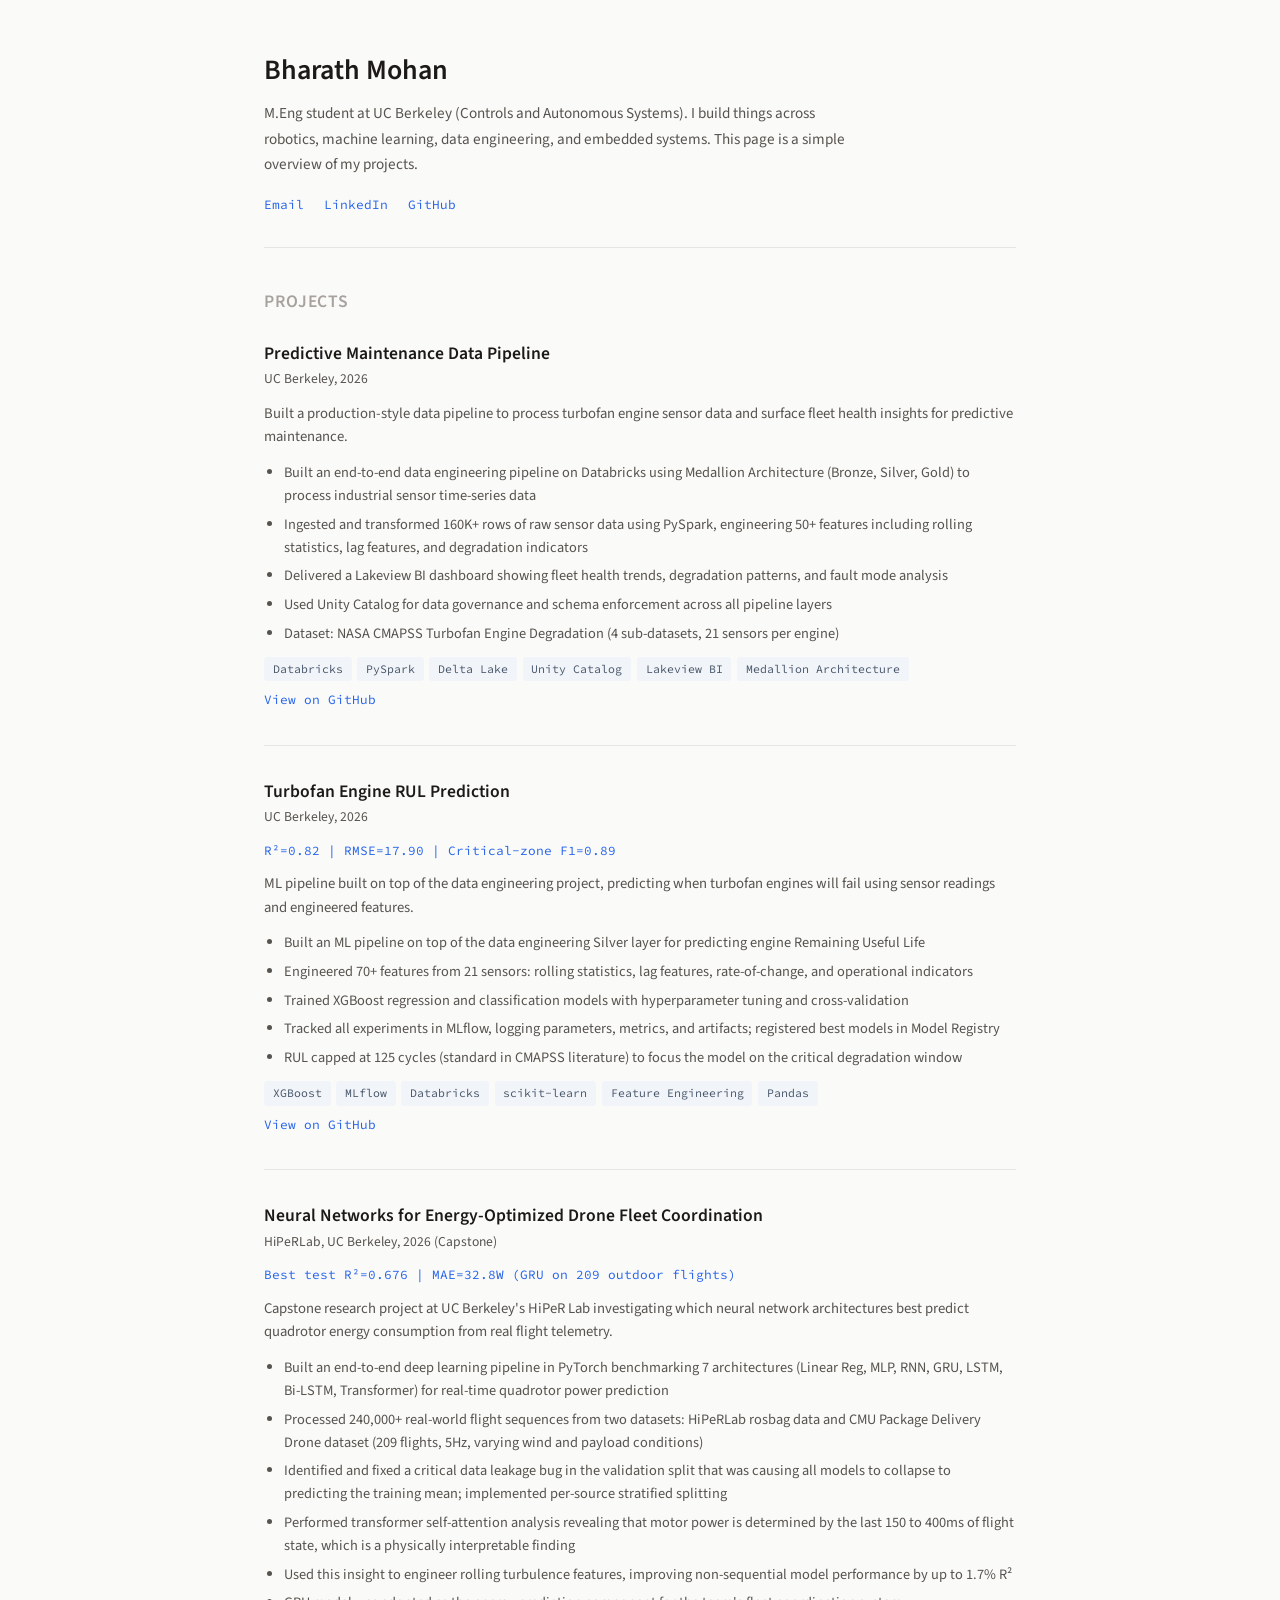
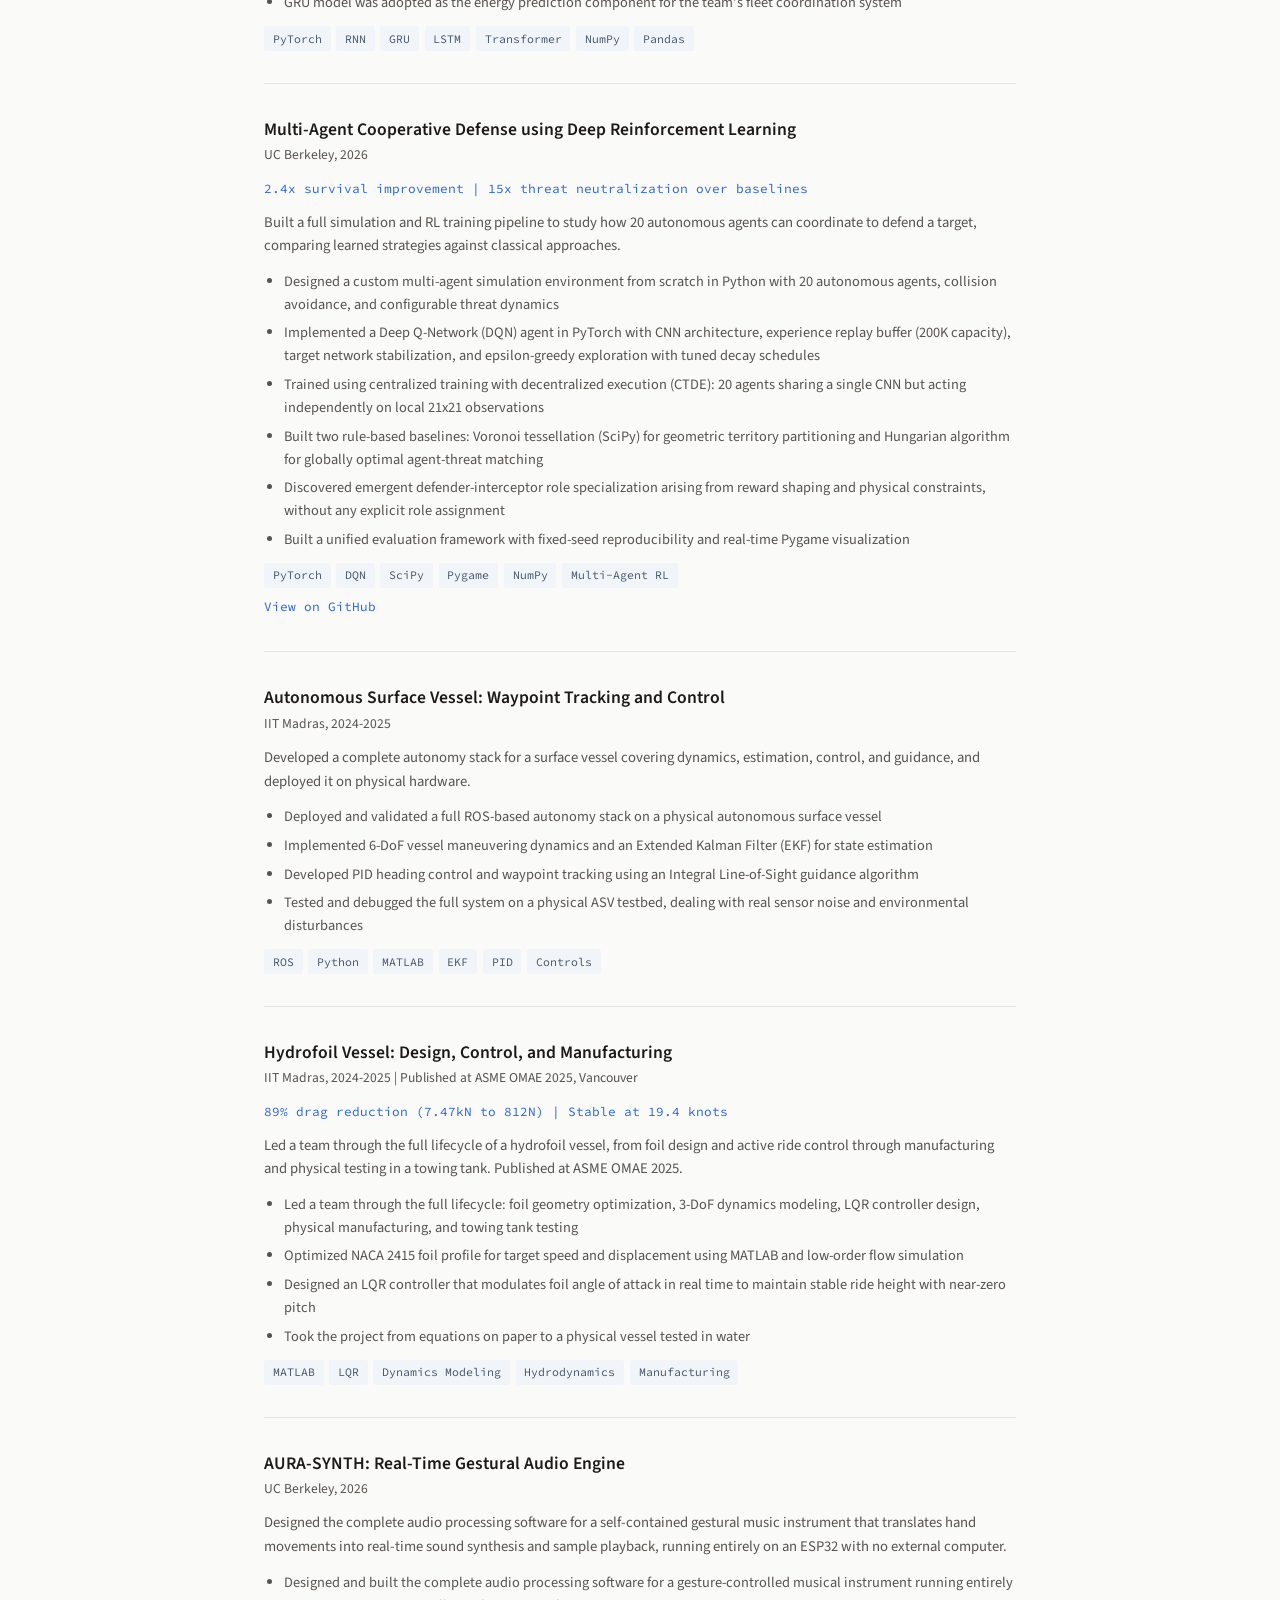
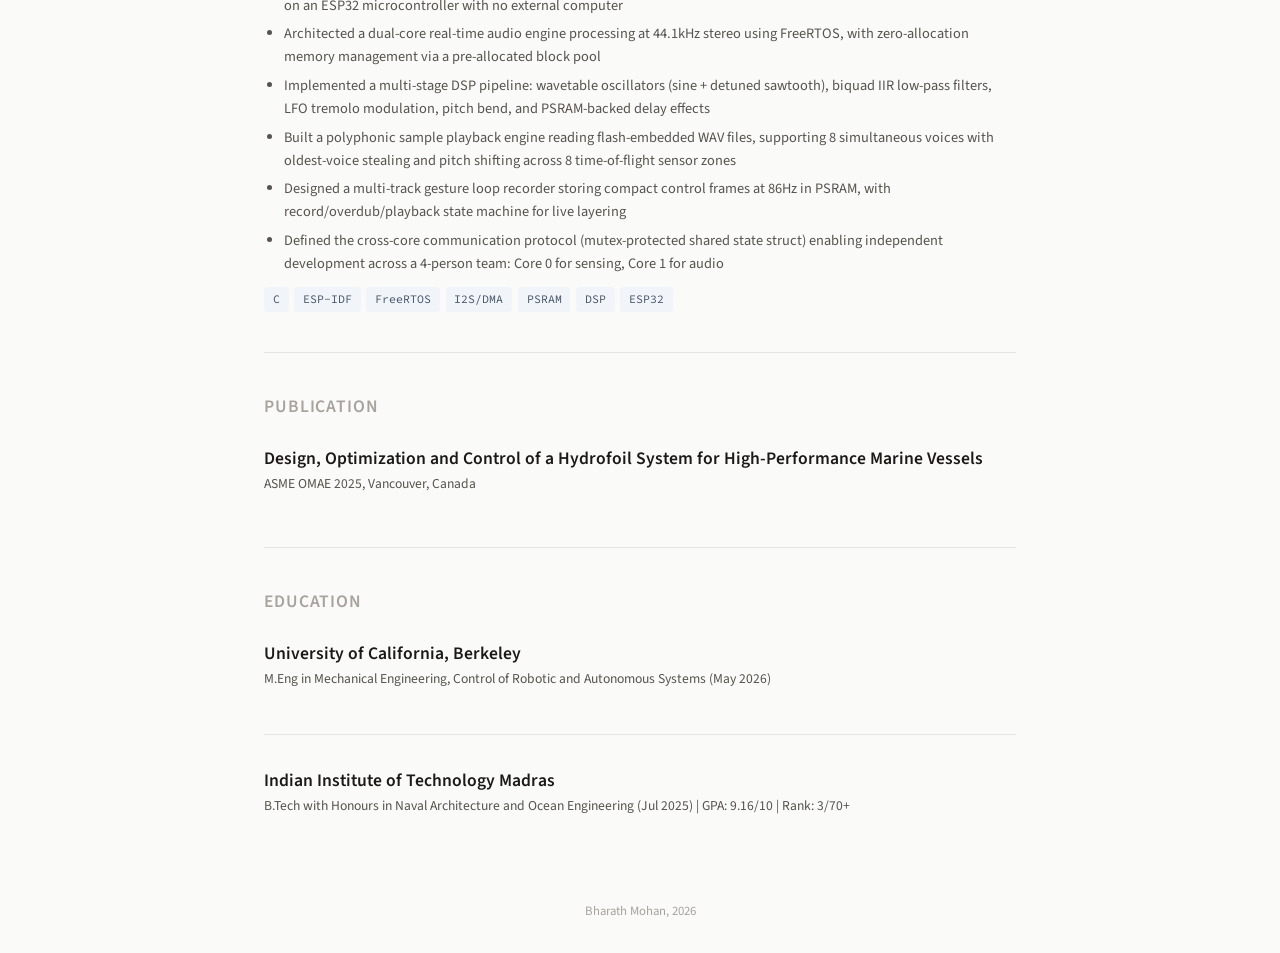
==== commit d5f9dfd9: "Update GitHub link and enhance project descriptions Updated GitHub link to point to the data portfol" ====
--- a/index.html
+++ b/index.html
@@ -174,7 +174,7 @@
     <div class="header-links">
         <a href="mailto:bharathvinodmohan@gmail.com">Email</a>
         <a href="https://linkedin.com/in/vbharathmohan" target="_blank">LinkedIn</a>
-        <a href="https://github.com/vbharathmohan" target="_blank">GitHub</a>
+        <a href="https://github.com/vbharathmohan/bharath-data-portfolio" target="_blank">GitHub</a>
     </div>
 </header>
 
@@ -184,6 +184,7 @@
     <div class="project">
         <h3>Predictive Maintenance Data Pipeline</h3>
         <div class="project-context">UC Berkeley, 2026</div>
+        <p style="font-size: 0.92rem; color: var(--text-light); margin-bottom: 0.75rem;">Built a production-style data pipeline to process turbofan engine sensor data and surface fleet health insights for predictive maintenance.</p>
         <ul>
             <li>Built an end-to-end data engineering pipeline on Databricks using Medallion Architecture (Bronze, Silver, Gold) to process industrial sensor time-series data</li>
             <li>Ingested and transformed 160K+ rows of raw sensor data using PySpark, engineering 50+ features including rolling statistics, lag features, and degradation indicators</li>
@@ -206,6 +207,7 @@
         <h3>Turbofan Engine RUL Prediction</h3>
         <div class="project-context">UC Berkeley, 2026</div>
         <div class="project-result">R²=0.82 | RMSE=17.90 | Critical-zone F1=0.89</div>
+        <p style="font-size: 0.92rem; color: var(--text-light); margin-bottom: 0.75rem;">ML pipeline built on top of the data engineering project, predicting when turbofan engines will fail using sensor readings and engineered features.</p>
         <ul>
             <li>Built an ML pipeline on top of the data engineering Silver layer for predicting engine Remaining Useful Life</li>
             <li>Engineered 70+ features from 21 sensors: rolling statistics, lag features, rate-of-change, and operational indicators</li>
@@ -228,6 +230,7 @@
         <h3>Neural Networks for Energy-Optimized Drone Fleet Coordination</h3>
         <div class="project-context">HiPeRLab, UC Berkeley, 2026 (Capstone)</div>
         <div class="project-result">Best test R²=0.676 | MAE=32.8W (GRU on 209 outdoor flights)</div>
+        <p style="font-size: 0.92rem; color: var(--text-light); margin-bottom: 0.75rem;">Capstone research project at UC Berkeley's HiPeR Lab investigating which neural network architectures best predict quadrotor energy consumption from real flight telemetry.</p>
         <ul>
             <li>Built an end-to-end deep learning pipeline in PyTorch benchmarking 7 architectures (Linear Reg, MLP, RNN, GRU, LSTM, Bi-LSTM, Transformer) for real-time quadrotor power prediction</li>
             <li>Processed 240,000+ real-world flight sequences from two datasets: HiPeRLab rosbag data and CMU Package Delivery Drone dataset (209 flights, 5Hz, varying wind and payload conditions)</li>
@@ -251,6 +254,7 @@
         <h3>Multi-Agent Cooperative Defense using Deep Reinforcement Learning</h3>
         <div class="project-context">UC Berkeley, 2026</div>
         <div class="project-result">2.4x survival improvement | 15x threat neutralization over baselines</div>
+        <p style="font-size: 0.92rem; color: var(--text-light); margin-bottom: 0.75rem;">Built a full simulation and RL training pipeline to study how 20 autonomous agents can coordinate to defend a target, comparing learned strategies against classical approaches.</p>
         <ul>
             <li>Designed a custom multi-agent simulation environment from scratch in Python with 20 autonomous agents, collision avoidance, and configurable threat dynamics</li>
             <li>Implemented a Deep Q-Network (DQN) agent in PyTorch with CNN architecture, experience replay buffer (200K capacity), target network stabilization, and epsilon-greedy exploration with tuned decay schedules</li>
@@ -273,6 +277,7 @@
     <div class="project">
         <h3>Autonomous Surface Vessel: Waypoint Tracking and Control</h3>
         <div class="project-context">IIT Madras, 2024-2025</div>
+        <p style="font-size: 0.92rem; color: var(--text-light); margin-bottom: 0.75rem;">Developed a complete autonomy stack for a surface vessel covering dynamics, estimation, control, and guidance, and deployed it on physical hardware.</p>
         <ul>
             <li>Deployed and validated a full ROS-based autonomy stack on a physical autonomous surface vessel</li>
             <li>Implemented 6-DoF vessel maneuvering dynamics and an Extended Kalman Filter (EKF) for state estimation</li>
@@ -293,6 +298,7 @@
         <h3>Hydrofoil Vessel: Design, Control, and Manufacturing</h3>
         <div class="project-context">IIT Madras, 2024-2025 | Published at ASME OMAE 2025, Vancouver</div>
         <div class="project-result">89% drag reduction (7.47kN to 812N) | Stable at 19.4 knots</div>
+        <p style="font-size: 0.92rem; color: var(--text-light); margin-bottom: 0.75rem;">Led a team through the full lifecycle of a hydrofoil vessel, from foil design and active ride control through manufacturing and physical testing in a towing tank. Published at ASME OMAE 2025.</p>
         <ul>
             <li>Led a team through the full lifecycle: foil geometry optimization, 3-DoF dynamics modeling, LQR controller design, physical manufacturing, and towing tank testing</li>
             <li>Optimized NACA 2415 foil profile for target speed and displacement using MATLAB and low-order flow simulation</li>
@@ -311,6 +317,7 @@
     <div class="project">
         <h3>AURA-SYNTH: Real-Time Gestural Audio Engine</h3>
         <div class="project-context">UC Berkeley, 2026</div>
+        <p style="font-size: 0.92rem; color: var(--text-light); margin-bottom: 0.75rem;">Designed the complete audio processing software for a self-contained gestural music instrument that translates hand movements into real-time sound synthesis and sample playback, running entirely on an ESP32 with no external computer.</p>
         <ul>
             <li>Designed and built the complete audio processing software for a gesture-controlled musical instrument running entirely on an ESP32 microcontroller with no external computer</li>
             <li>Architected a dual-core real-time audio engine processing at 44.1kHz stereo using FreeRTOS, with zero-allocation memory management via a pre-allocated block pool</li>
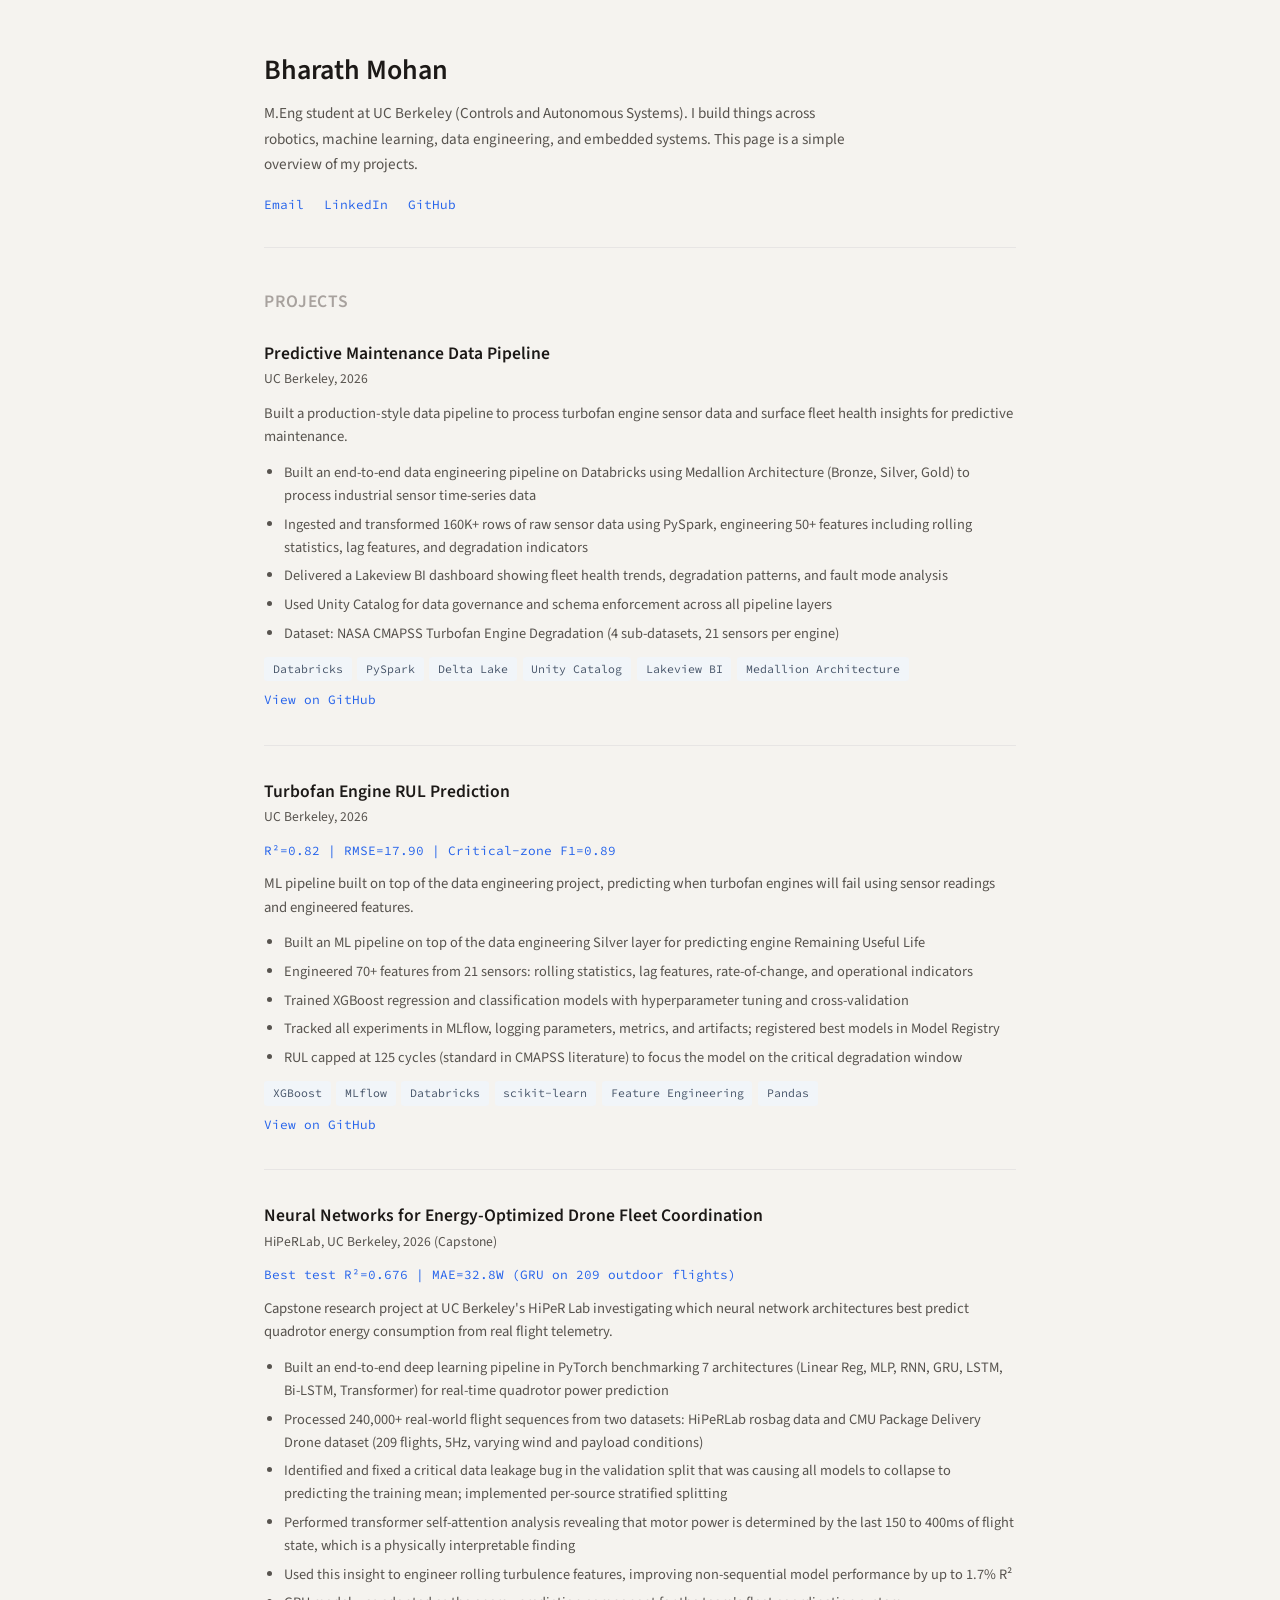
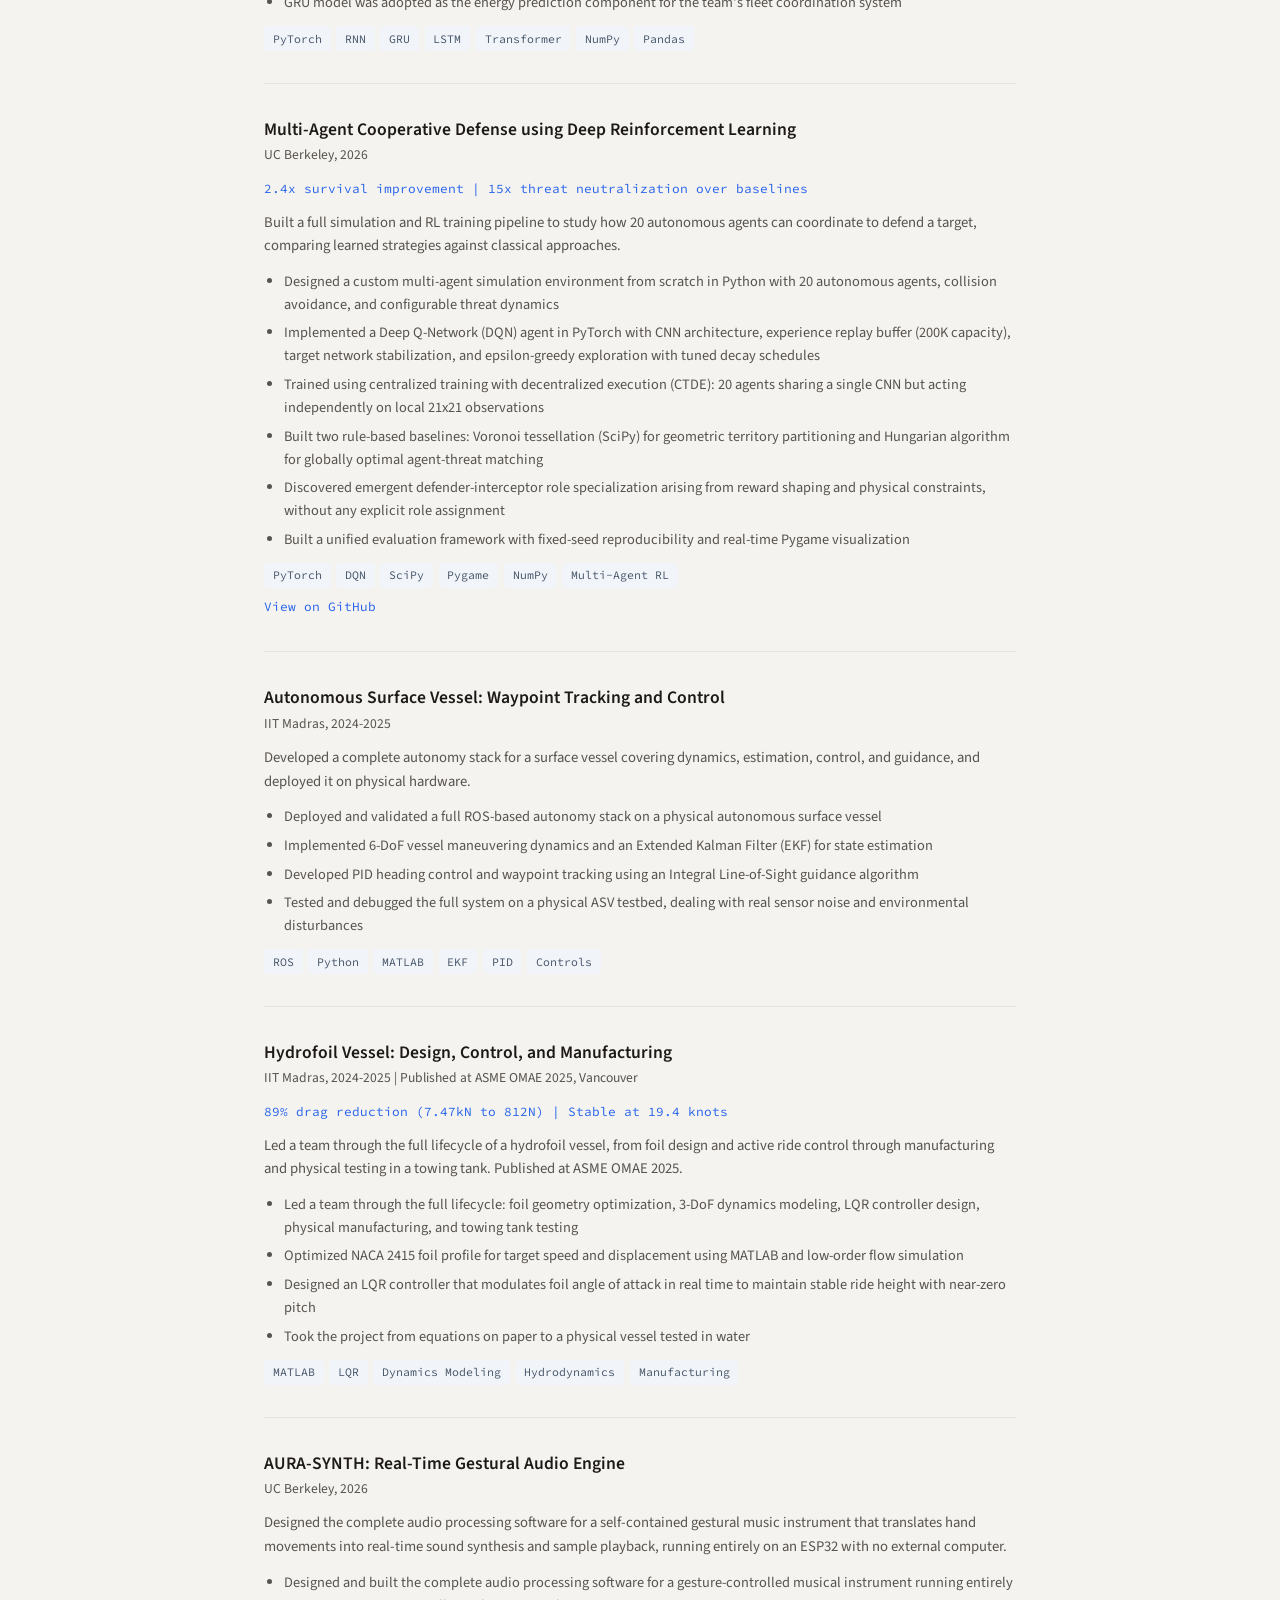
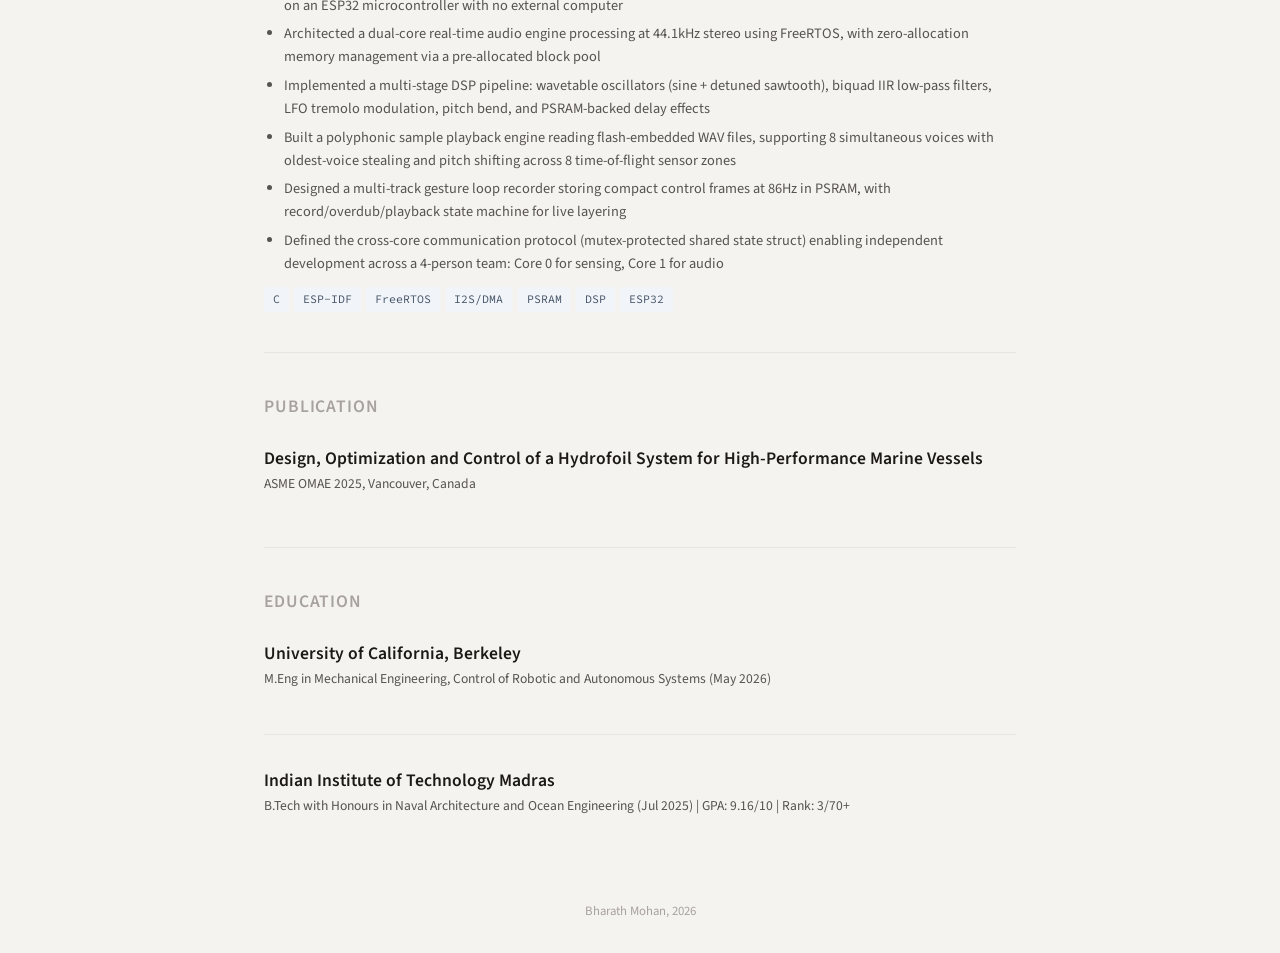
==== commit ea80070d: "Change background color from #fafaf9 to #f5f3ef" ====
--- a/index.html
+++ b/index.html
@@ -7,7 +7,7 @@
     <link href="https://fonts.googleapis.com/css2?family=Source+Sans+3:wght@300;400;500;600&family=Source+Code+Pro:wght@400;500&display=swap" rel="stylesheet">
     <style>
         :root {
-            --bg: #fafaf9;
+            --bg: #f5f3ef;
             --text: #1c1917;
             --text-light: #57534e;
             --text-muted: #a8a29e;
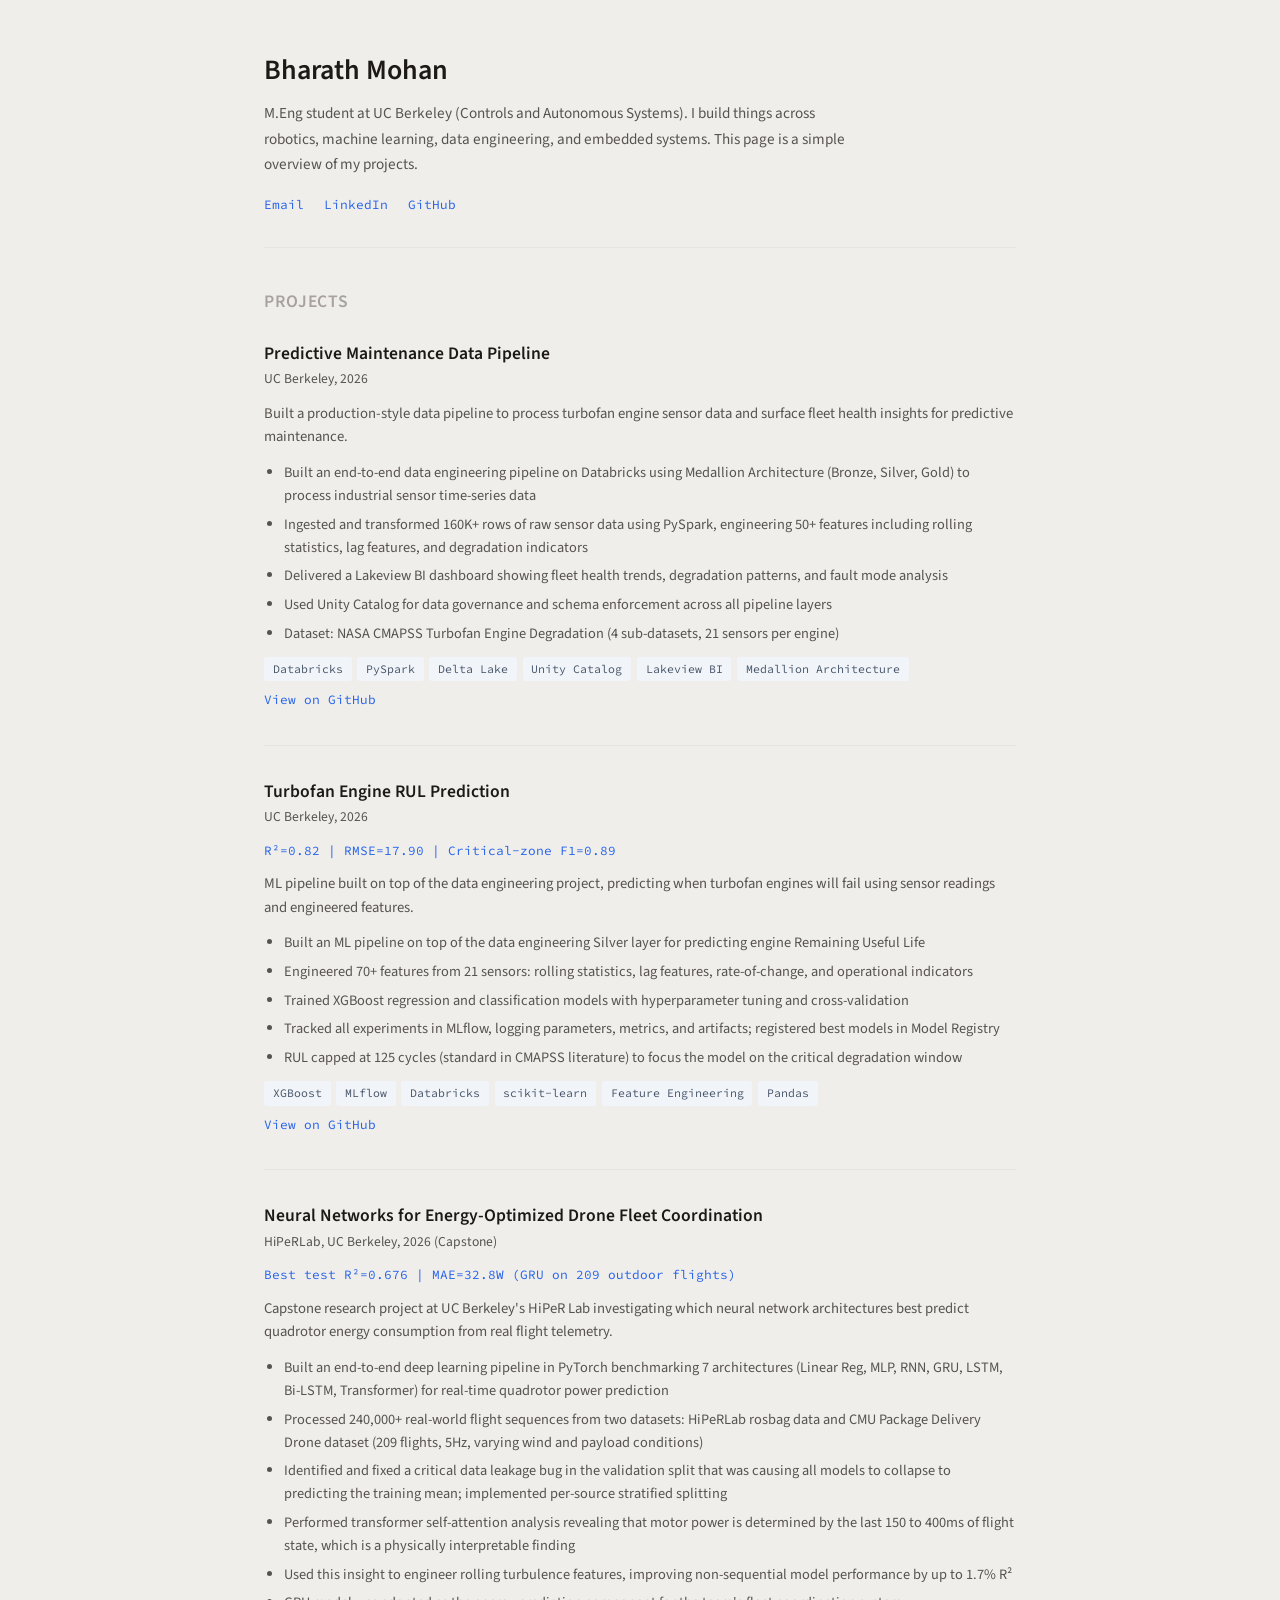
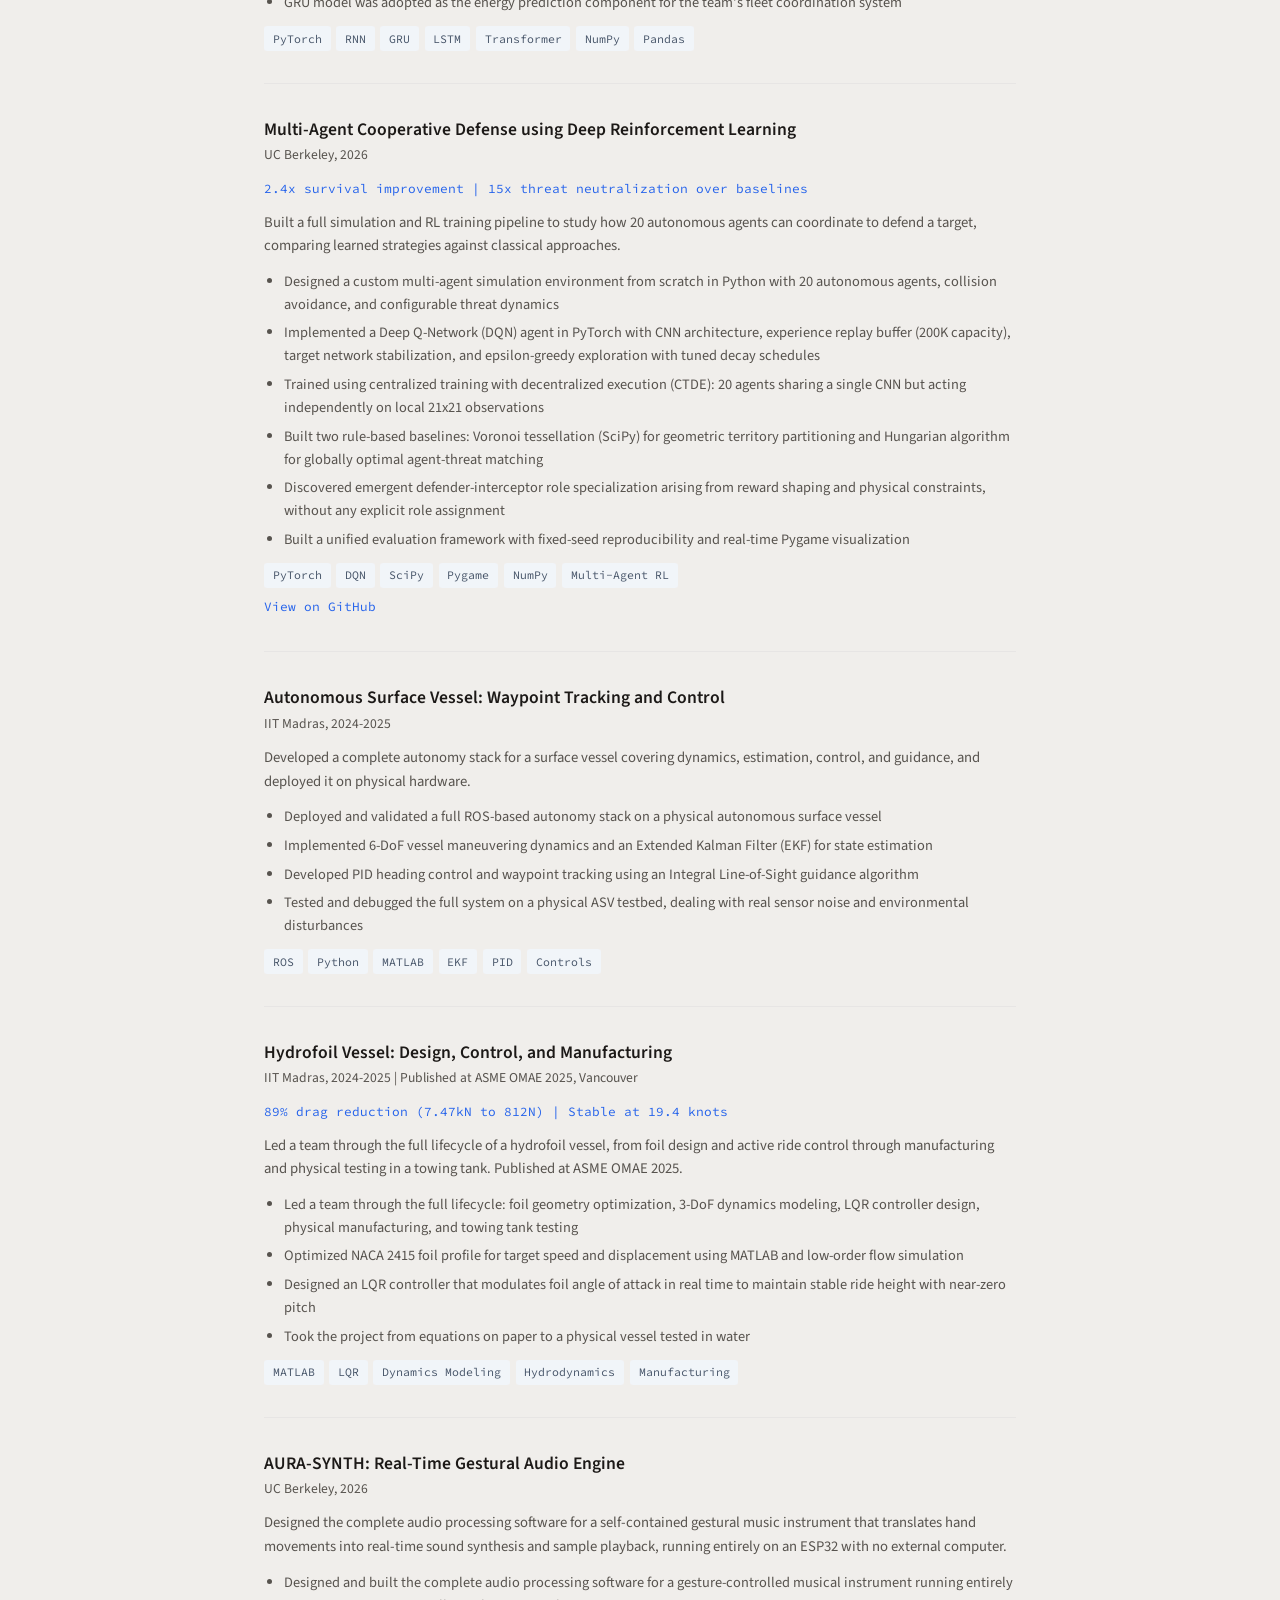
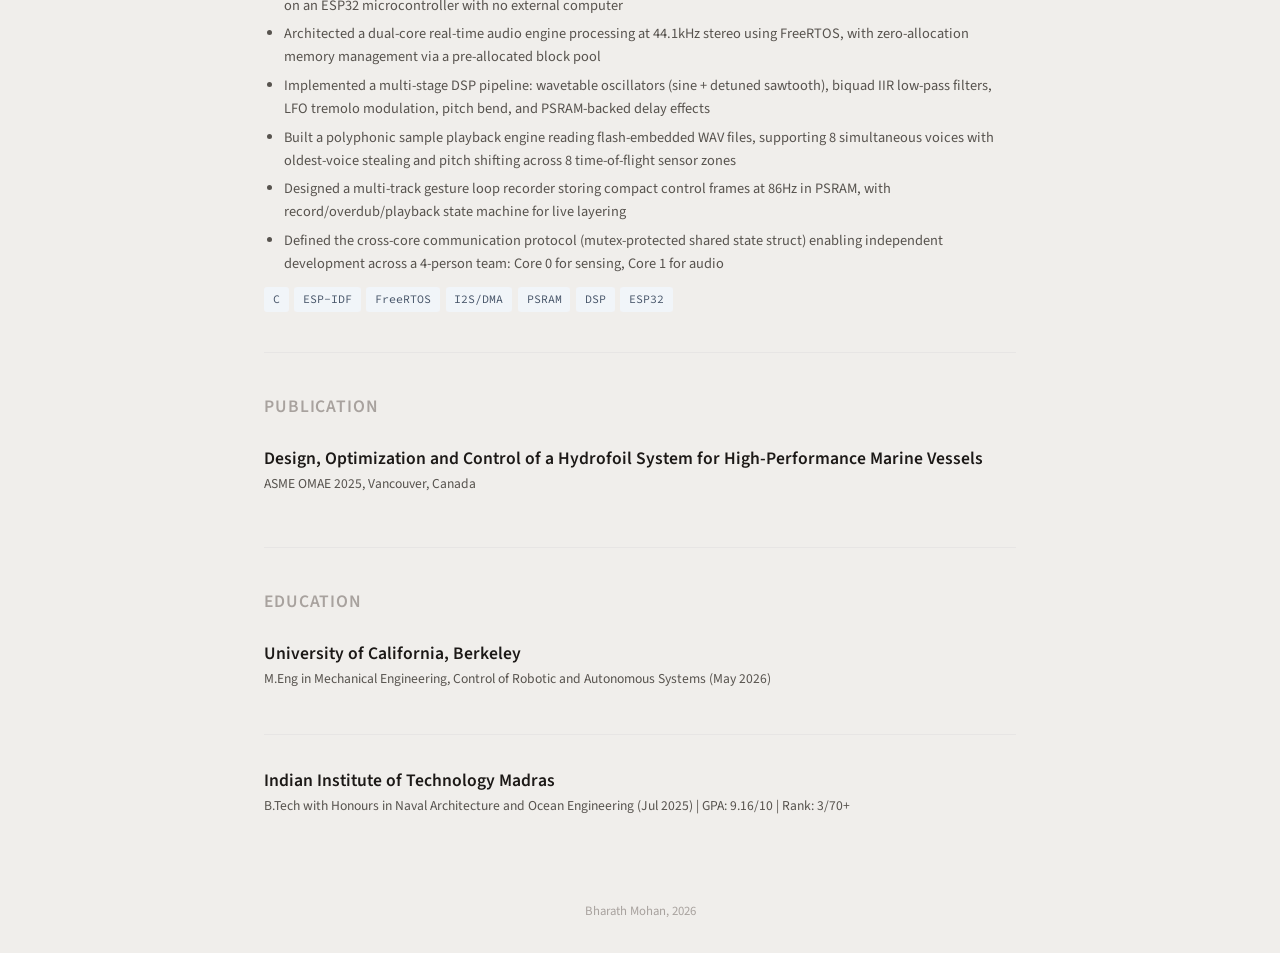
==== commit 7932bddd: "Change background color from #f5f3ef to #f0eeeb" ====
--- a/index.html
+++ b/index.html
@@ -7,7 +7,7 @@
     <link href="https://fonts.googleapis.com/css2?family=Source+Sans+3:wght@300;400;500;600&family=Source+Code+Pro:wght@400;500&display=swap" rel="stylesheet">
     <style>
         :root {
-            --bg: #f5f3ef;
+            --bg: #f0eeeb;
             --text: #1c1917;
             --text-light: #57534e;
             --text-muted: #a8a29e;
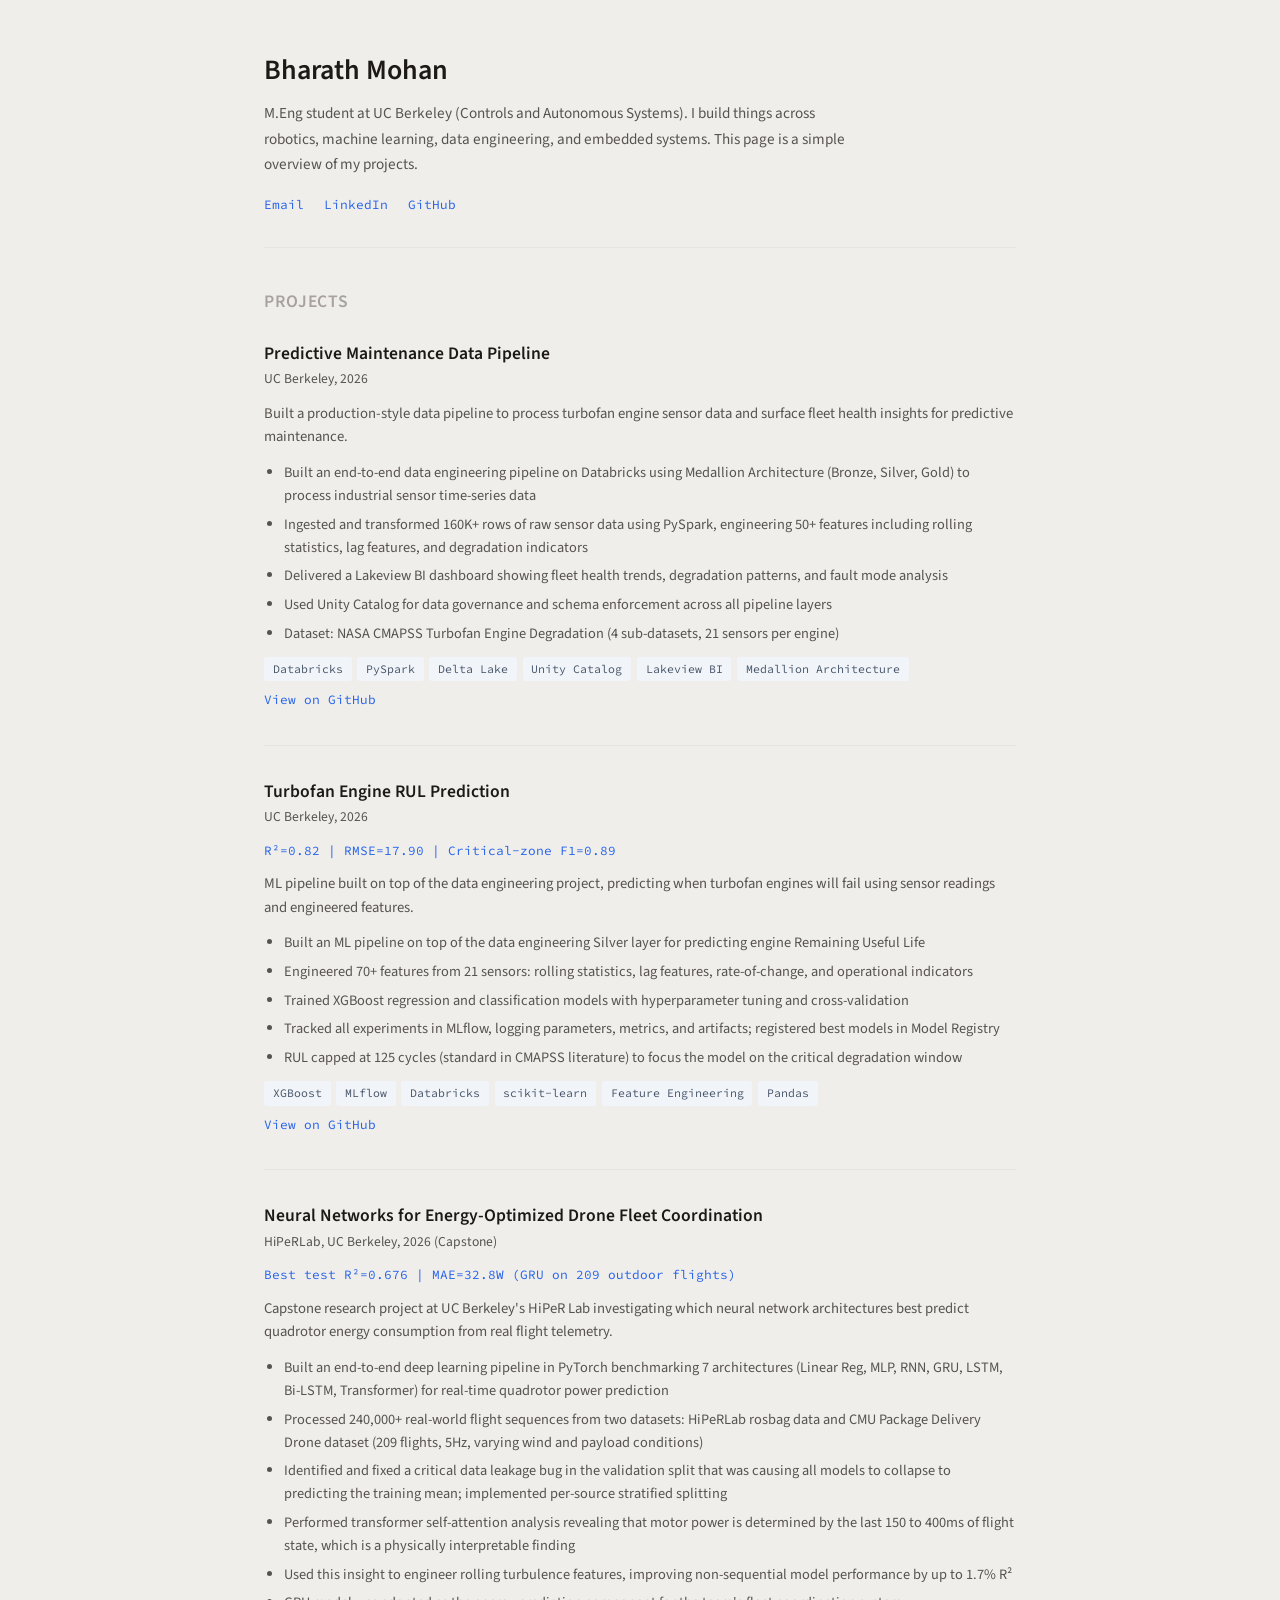
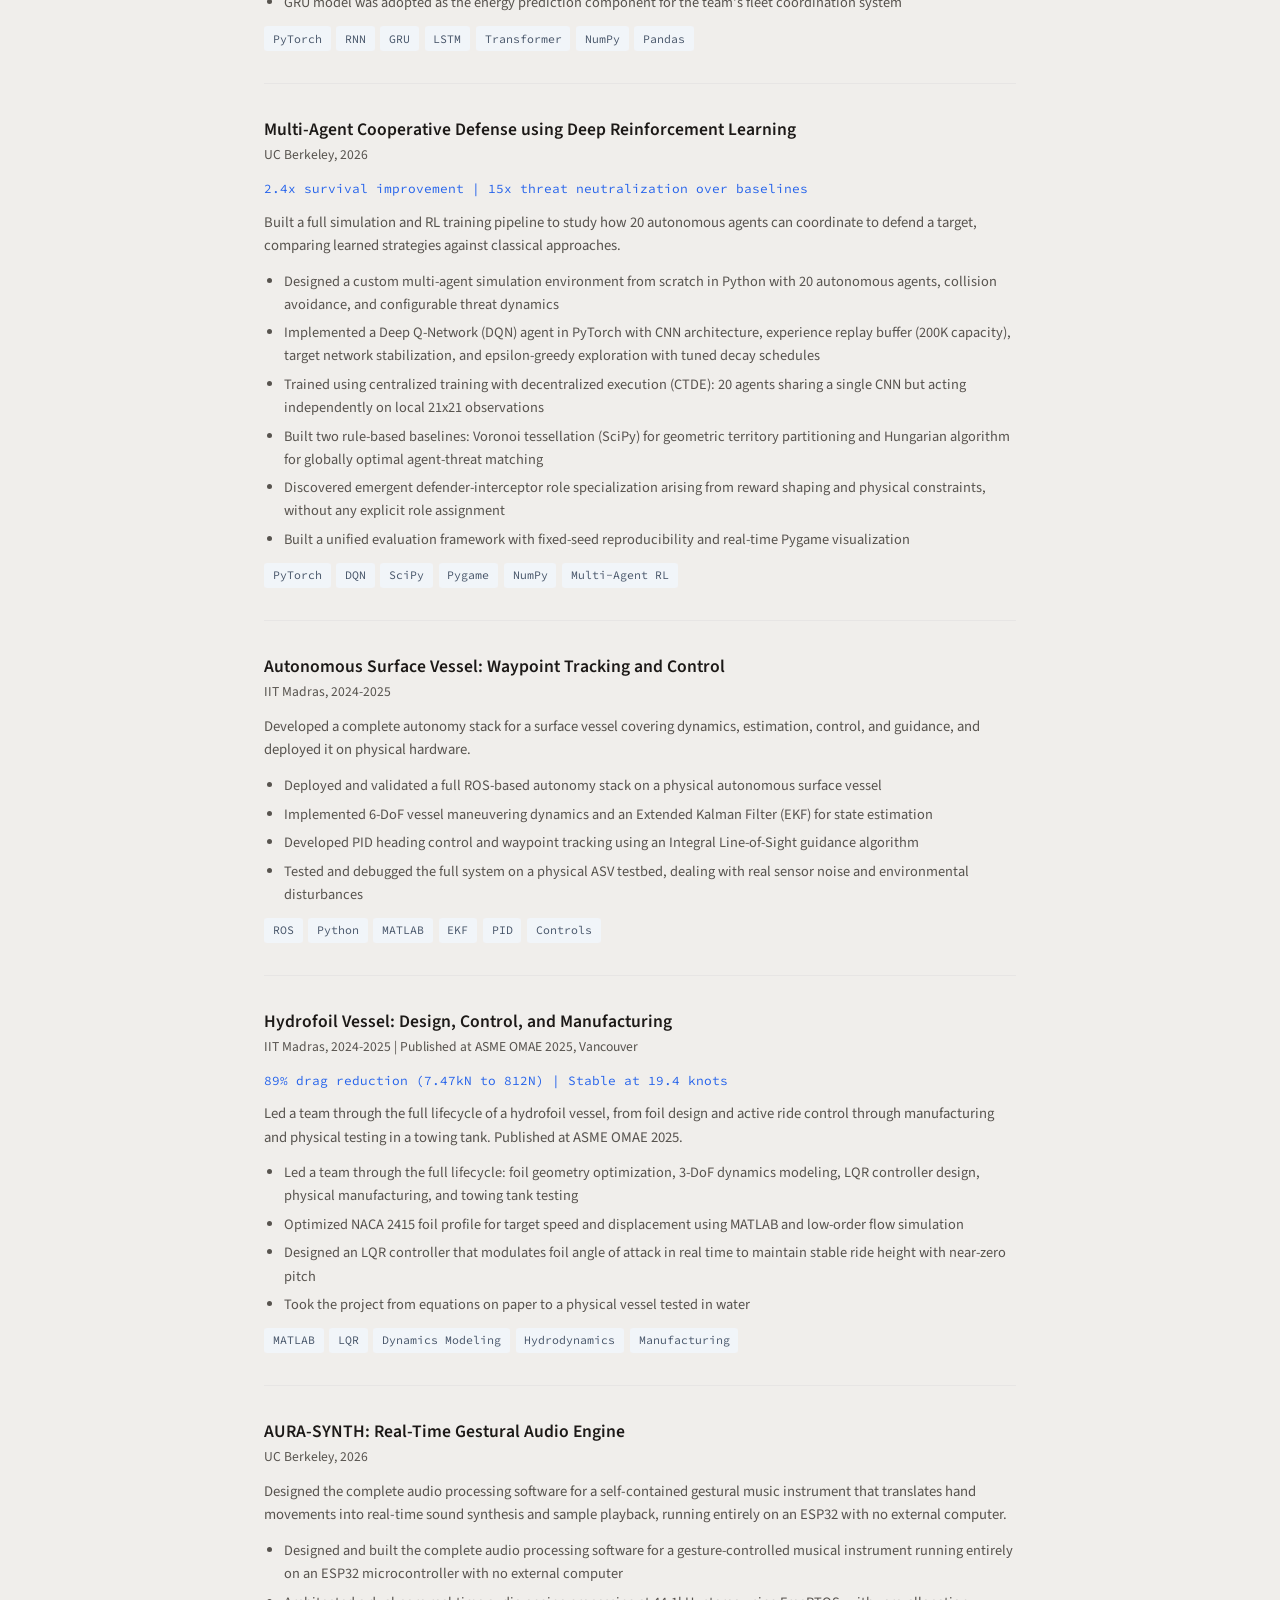
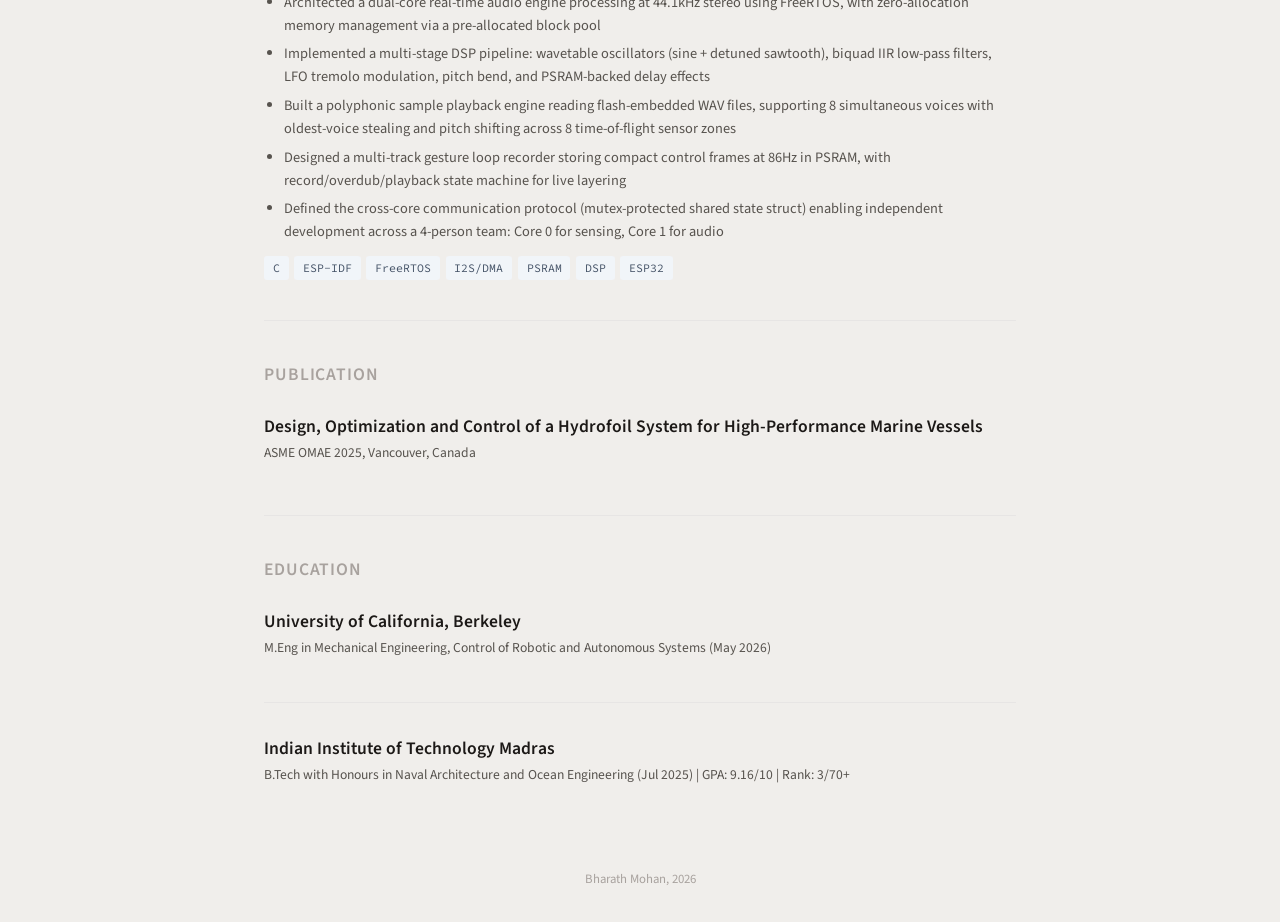
==== commit 718e8fb9: "Change GitHub links to new repository URLs Updated GitHub links for various projects in index.html." ====
--- a/index.html
+++ b/index.html
@@ -200,7 +200,7 @@
             <span class="tag">Lakeview BI</span>
             <span class="tag">Medallion Architecture</span>
         </div>
-        <a href="https://github.com/vbharathmohan/cmapss-pipeline" class="github-link" target="_blank">View on GitHub</a>
+        <a href="https://github.com/vbharathmohan/bharath-data-portfolio/tree/main/cmapss-pipeline" class="github-link" target="_blank">View on GitHub</a>
     </div>
 
     <div class="project">
@@ -223,7 +223,7 @@
             <span class="tag">Feature Engineering</span>
             <span class="tag">Pandas</span>
         </div>
-        <a href="https://github.com/vbharathmohan/cmapss-pipeline" class="github-link" target="_blank">View on GitHub</a>
+        <a href="https://github.com/vbharathmohan/bharath-data-portfolio/tree/main/cmapss-ml" class="github-link" target="_blank">View on GitHub</a>
     </div>
 
     <div class="project">
@@ -271,7 +271,7 @@
             <span class="tag">NumPy</span>
             <span class="tag">Multi-Agent RL</span>
         </div>
-        <a href="https://github.com/vbharathmohan/multi-agent-defense" class="github-link" target="_blank">View on GitHub</a>
+        
     </div>
 
     <div class="project">
